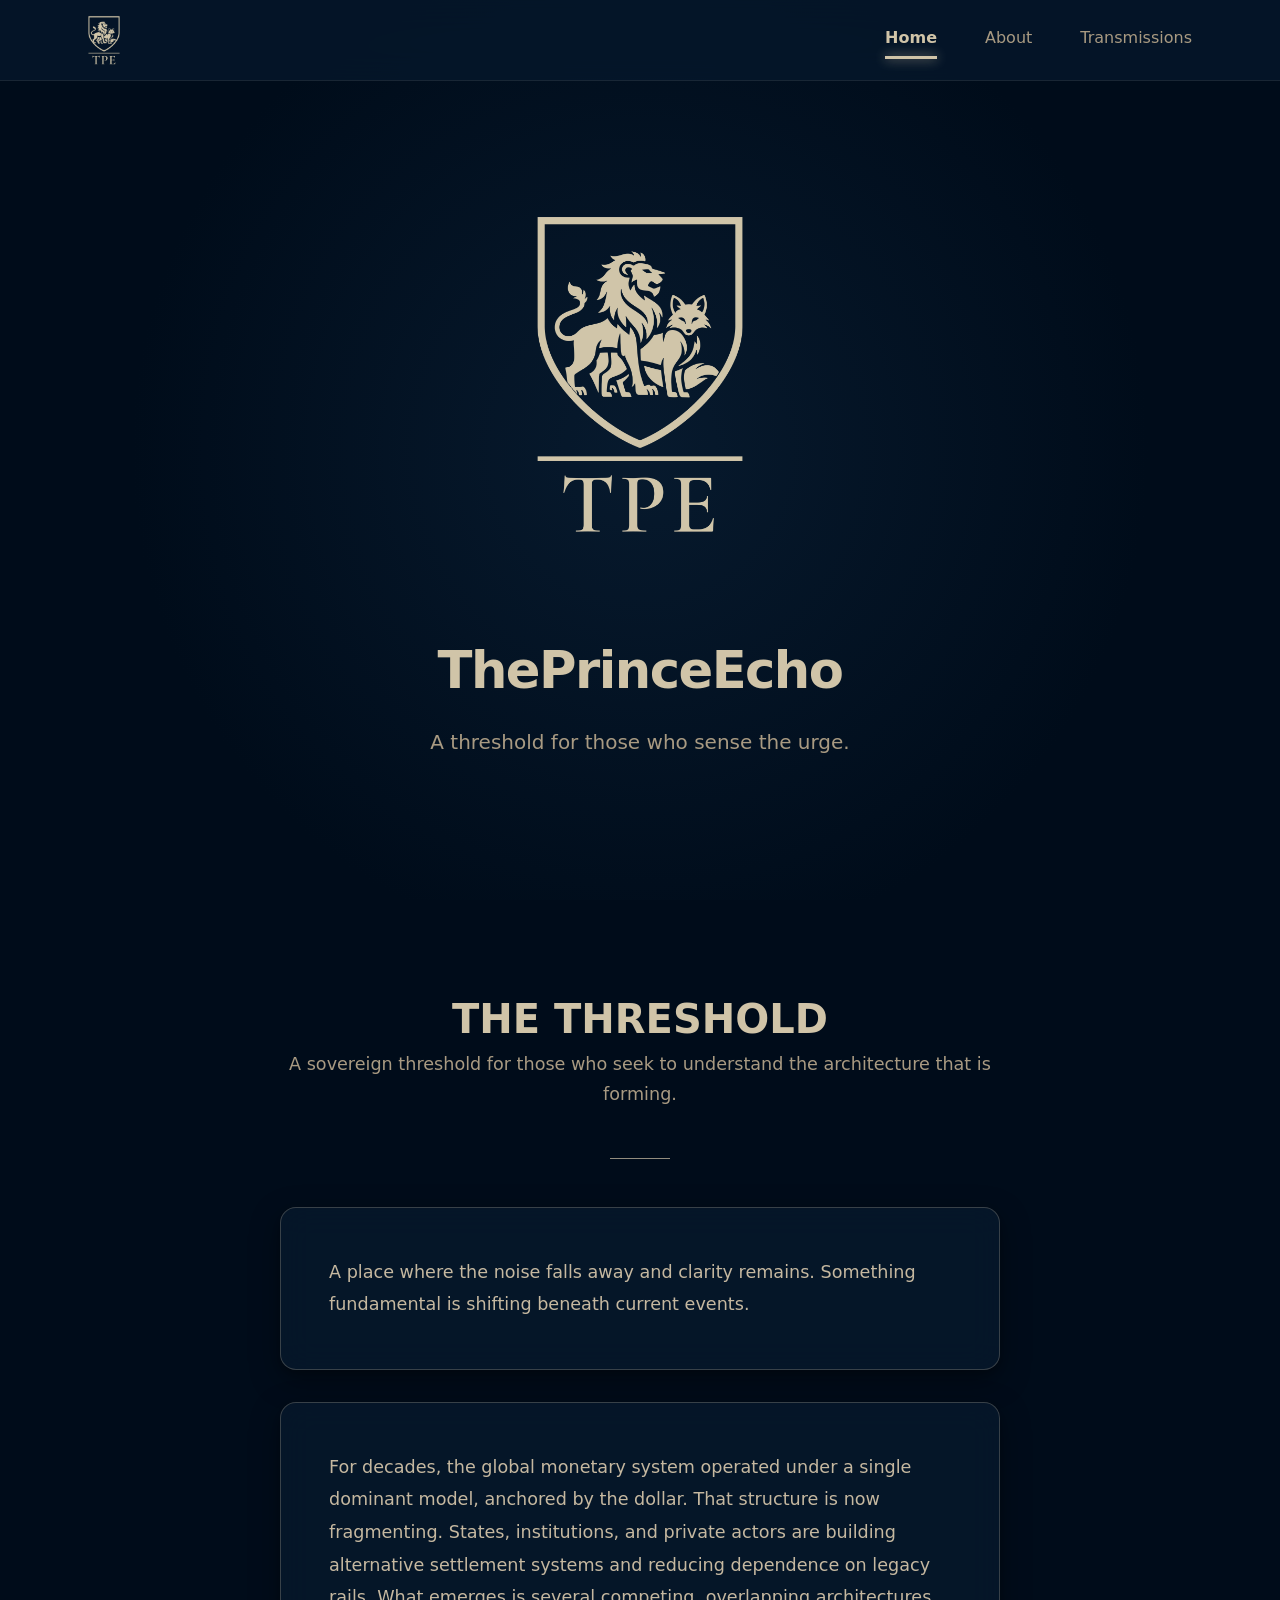
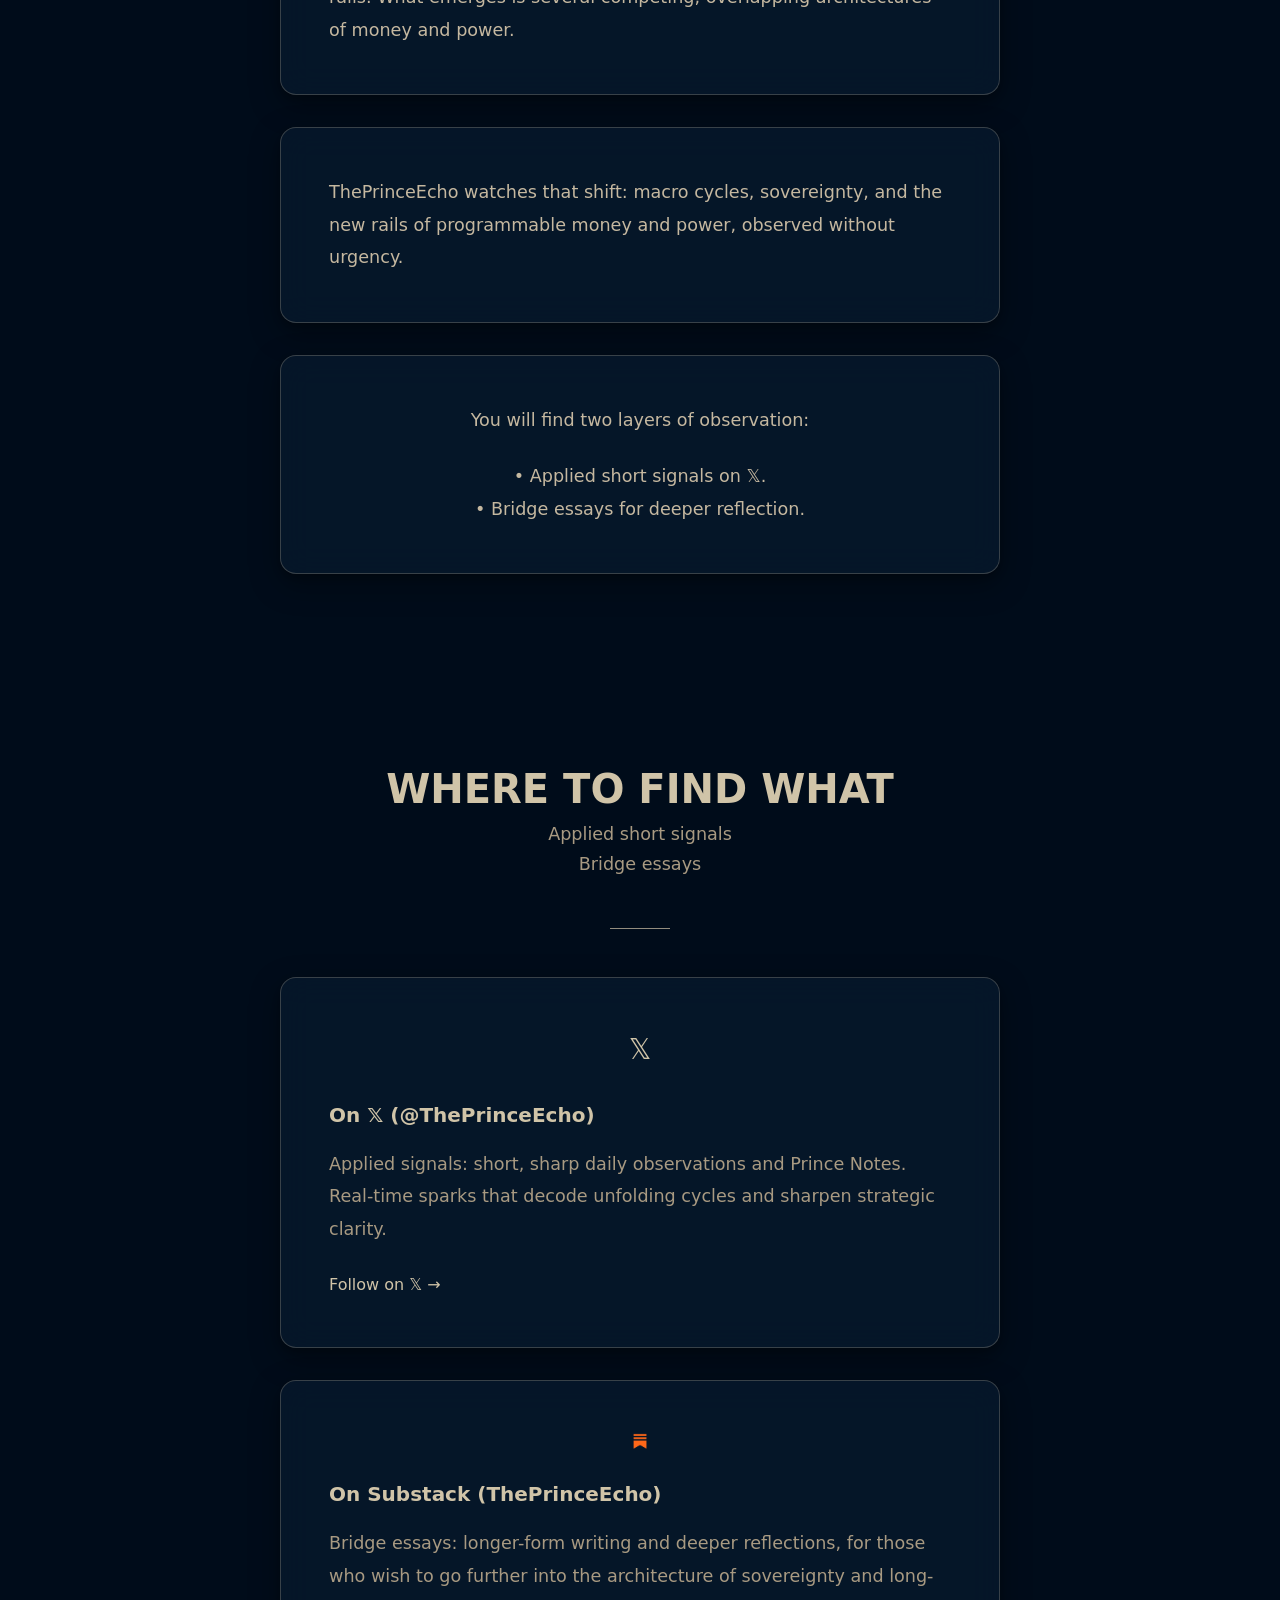
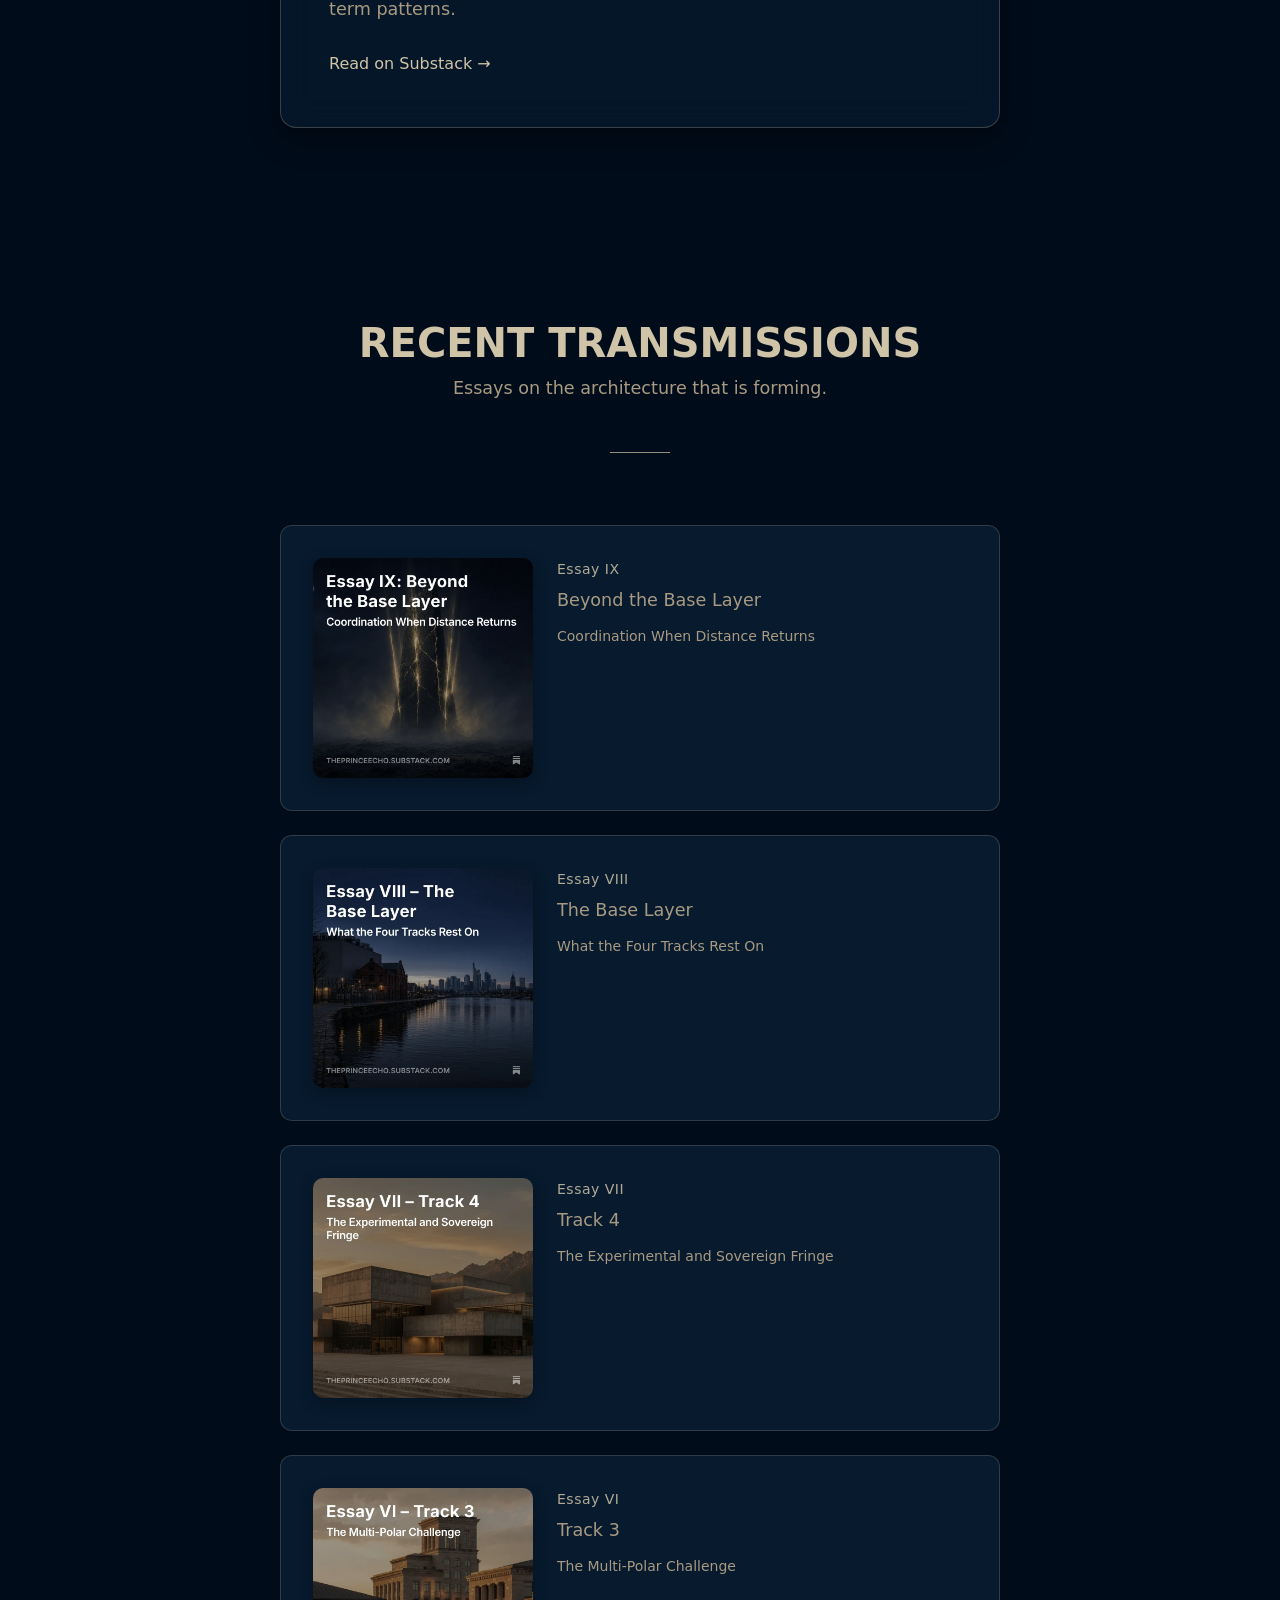
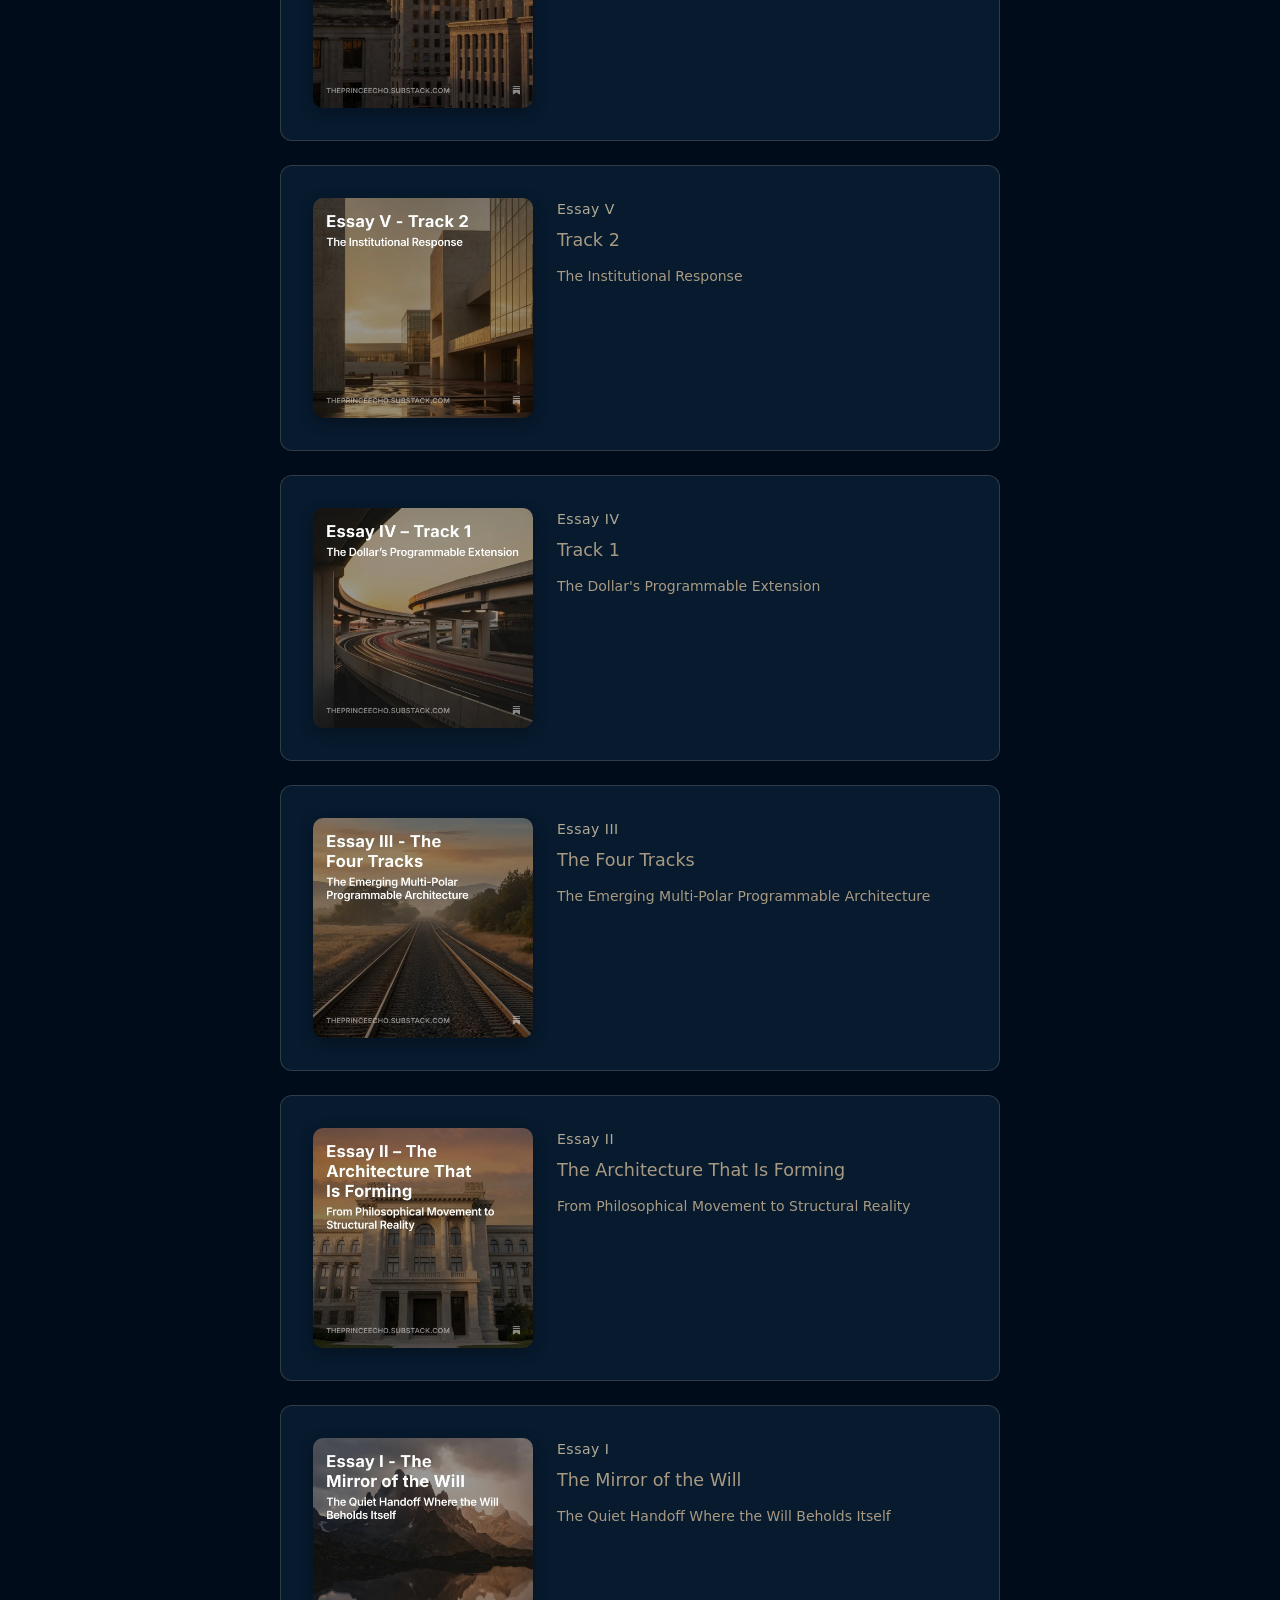
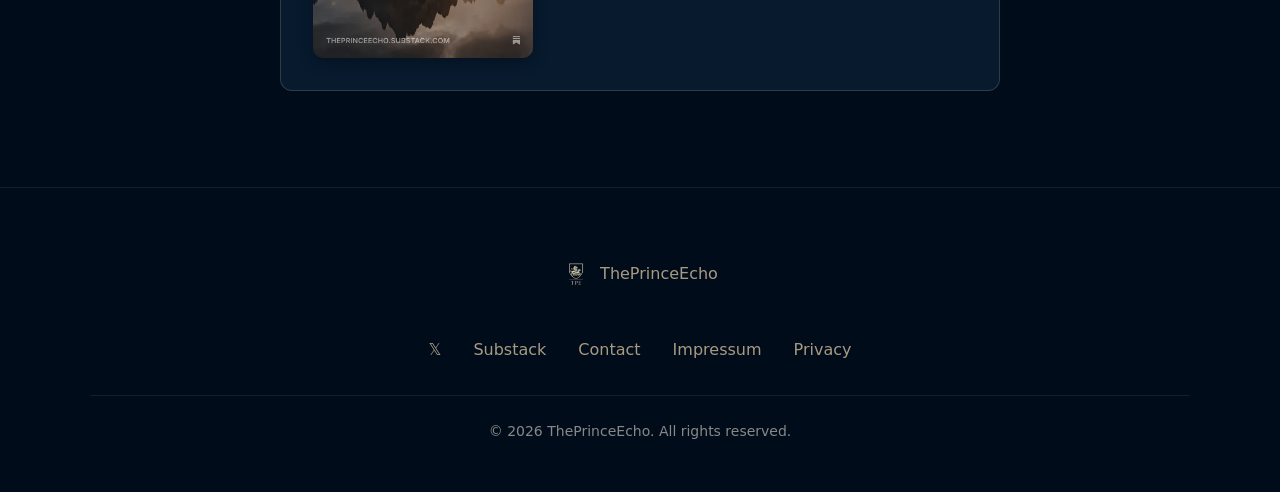
==== index.html @ e813115f "Add Essay IX to Recent Transmissions" ====
<!DOCTYPE html>
<html lang="en">
<head>
  <meta charset="UTF-8">
  <meta name="viewport" content="width=device-width, initial-scale=1.0">
  <title>ThePrinceEcho</title>
  <link rel="canonical" href="https://theprinceecho.com/">
  <link rel="icon" href="assets/img/webp/TPE_Logo_2026.webp" type="image/webp">
  <link rel="preload" as="image" href="assets/img/webp/TPE_Logo_2026.webp" type="image/webp" fetchpriority="high">
  <link rel="stylesheet" href="assets/css/site.css">
  <script>document.documentElement.classList.add('js')</script>
</head>
<body>

  <!-- Navigation -->
  <nav class="nav" aria-label="Primary">
    <div class="nav__container">
      <a href="#home" class="nav__logo">
        <img src="assets/img/webp/TPE_Logo_2026.webp" alt="ThePrinceEcho" width="64" height="64">
      </a>
      <div class="nav__links">
        <a href="#home" class="nav__link">Home</a>
        <a href="#about" class="nav__link">About</a>
        <a href="#recent-transmissions" class="nav__link">Transmissions</a>
      </div>
    </div>
  </nav>

  <!-- Hero -->
  <section id="home" class="hero">
    <div class="hero__content">
      <img src="assets/img/webp/TPE_Logo_2026.webp" alt="ThePrinceEcho Emblem" class="hero__logo" width="420" height="420" fetchpriority="high">
      <h1 class="hero__title">ThePrinceEcho</h1>
      <p class="hero__tagline">A threshold for those who sense the urge.</p>
    </div>
  </section>

  <!-- The Threshold -->
  <section id="about" class="about">
    <div class="about__container">
      <div class="about__header">
        <h2 class="section-title">THE THRESHOLD</h2>
        <p class="section-subtitle">A sovereign threshold for those who seek to understand the architecture that is forming.</p>
        <div class="section-divider"></div>
      </div>

      <div class="about__content">
        <div class="cards">
          <div class="card">
            <p class="about__text">A place where the noise falls away and clarity remains. Something fundamental is shifting beneath current events.</p>
          </div>
          <div class="card">
            <p class="about__text">For decades, the global monetary system operated under a single dominant model, anchored by the dollar. That structure is now fragmenting. States, institutions, and private actors are building alternative settlement systems and reducing dependence on legacy rails. What emerges is several competing, overlapping architectures of money and power.</p>
          </div>
          <div class="card">
            <p class="about__text">ThePrinceEcho watches that shift: macro cycles, sovereignty, and the new rails of programmable money and power, observed without urgency.</p>
          </div>
          <div class="card">
            <p class="about__text">You will find two layers of observation:</p>
            <p class="about__text">• Applied short signals on 𝕏.<br>
            • Bridge essays for deeper reflection.</p>
          </div>
        </div>
      </div>
    </div>
  </section>

  <!-- Where to Find What -->
  <section class="where-to-find">
    <div class="where-to-find__container">
      <h2 class="section-title">WHERE TO FIND WHAT</h2>
      <p class="section-subtitle">Applied short signals<br>Bridge essays</p>
      <div class="section-divider"></div>
      <div class="cards">
        <div class="card">
          <div class="card__icon">𝕏</div>
          <h3 class="card__title">On 𝕏 (@ThePrinceEcho)</h3>
          <p class="card__text">Applied signals: short, sharp daily observations and Prince Notes. Real-time sparks that decode unfolding cycles and sharpen strategic clarity.</p>
          <a href="https://x.com/theprinceecho" class="card__link" target="_blank" rel="noopener">Follow on 𝕏 →</a>
        </div>
        <div class="card">
          <div class="card__icon">
            <img src="assets/img/webp/Substack.webp" alt="Substack" width="24" height="24" loading="lazy">
          </div>
          <h3 class="card__title">On Substack (ThePrinceEcho)</h3>
          <p class="card__text">Bridge essays: longer-form writing and deeper reflections, for those who wish to go further into the architecture of sovereignty and long-term patterns.</p>
          <a href="https://theprinceecho.substack.com" class="card__link" target="_blank" rel="noopener">Read on Substack →</a>
        </div>
      </div>
    </div>
  </section>

  <!-- Recent Transmissions -->
  <section id="recent-transmissions" class="transmissions">
    <div class="transmissions__container">
      <div class="transmissions__header">
        <h2 class="section-title">RECENT TRANSMISSIONS</h2>
        <p class="section-subtitle">Essays on the architecture that is forming.</p>
        <div class="section-divider"></div>
      </div>

      <div class="transmissions__list">
        <!-- Essay IX (newest) -->
        <a href="https://theprinceecho.substack.com/p/essay-ix-beyond-the-base-layer" class="transmission" target="_blank" rel="noopener">
          <img src="assets/img/webp/IX.webp" alt="Essay IX - Beyond the Base Layer - Coordination When Distance Returns" class="transmission__image" loading="lazy">
          <div class="transmission__content">
            <span class="transmission__label">Essay IX</span>
            <span class="transmission__title">Beyond the Base Layer</span>
            <span class="transmission__subtitle">Coordination When Distance Returns</span>
          </div>
        </a>

        <!-- Essay VIII -->
        <a href="https://theprinceecho.substack.com/p/essay-viii-the-base-layer" class="transmission" target="_blank" rel="noopener">
          <img src="assets/img/webp/VIII.webp" alt="Essay VIII - The Base Layer - What the Four Tracks Rest On" class="transmission__image" loading="lazy">
          <div class="transmission__content">
            <span class="transmission__label">Essay VIII</span>
            <span class="transmission__title">The Base Layer</span>
            <span class="transmission__subtitle">What the Four Tracks Rest On</span>
          </div>
        </a>

        <!-- Essay VII -->
        <a href="https://theprinceecho.substack.com/p/essay-vii-track-4?r=89c6xn" class="transmission" target="_blank" rel="noopener">
          <img src="assets/img/webp/VII.webp" alt="Essay VII - Track 4 - The Experimental and Sovereign Fringe" class="transmission__image" loading="lazy">
          <div class="transmission__content">
            <span class="transmission__label">Essay VII</span>
            <span class="transmission__title">Track 4</span>
            <span class="transmission__subtitle">The Experimental and Sovereign Fringe</span>
          </div>
        </a>

        <!-- Essay VI -->
        <a href="https://open.substack.com/pub/theprinceecho/p/essay-vi-track-3?r=89c6xn&utm_campaign=post-expanded-share&utm_medium=web" class="transmission" target="_blank" rel="noopener">
          <img src="assets/img/webp/VI.webp" alt="Essay VI - Track 3 - The Multi-Polar Challenge" class="transmission__image" loading="lazy">
          <div class="transmission__content">
            <span class="transmission__label">Essay VI</span>
            <span class="transmission__title">Track 3</span>
            <span class="transmission__subtitle">The Multi-Polar Challenge</span>
          </div>
        </a>

        <!-- Essay V (updated direct link) -->
        <a href="https://open.substack.com/pub/theprinceecho/p/the-expansion?r=89c6xn&utm_campaign=post&utm_medium=web" class="transmission" target="_blank" rel="noopener">
          <img src="assets/img/webp/V.webp" alt="Essay V - Track 2 - The Institutional Response" class="transmission__image" loading="lazy">
          <div class="transmission__content">
            <span class="transmission__label">Essay V</span>
            <span class="transmission__title">Track 2</span>
            <span class="transmission__subtitle">The Institutional Response</span>
          </div>
        </a>

        <!-- Essay IV (updated direct link) -->
        <a href="https://open.substack.com/pub/theprinceecho/p/the-friction-of-fracture?r=89c6xn&utm_campaign=post&utm_medium=web" class="transmission" target="_blank" rel="noopener">
          <img src="assets/img/webp/IV.webp" alt="Essay IV: Track #1, The Dollar's Programmable Extension" class="transmission__image" loading="lazy">
          <div class="transmission__content">
            <span class="transmission__label">Essay IV</span>
            <span class="transmission__title">Track 1</span>
            <span class="transmission__subtitle">The Dollar's Programmable Extension</span>
          </div>
        </a>

        <!-- Essay III (updated direct link) -->
        <a href="https://open.substack.com/pub/theprinceecho/p/the-signal-steps-into-the-light?r=89c6xn&utm_campaign=post&utm_medium=web" class="transmission" target="_blank" rel="noopener">
          <img src="assets/img/webp/III.webp" alt="Essay III - The Four Tracks - The Emerging Multi-Polar Programmable Architecture" class="transmission__image" loading="lazy">
          <div class="transmission__content">
            <span class="transmission__label">Essay III</span>
            <span class="transmission__title">The Four Tracks</span>
            <span class="transmission__subtitle">The Emerging Multi-Polar Programmable Architecture</span>
          </div>
        </a>

        <!-- Essay II (updated direct link) -->
        <a href="https://open.substack.com/pub/theprinceecho/p/the-phoenix-algorithm?r=89c6xn&utm_campaign=post&utm_medium=web" class="transmission" target="_blank" rel="noopener">
          <img src="assets/img/webp/II.webp" alt="Essay II: The Architecture That Is Forming, From Philosophical Movement to Structural Reality" class="transmission__image" loading="lazy">
          <div class="transmission__content">
            <span class="transmission__label">Essay II</span>
            <span class="transmission__title">The Architecture That Is Forming</span>
            <span class="transmission__subtitle">From Philosophical Movement to Structural Reality</span>
          </div>
        </a>

        <!-- Essay I (updated direct link) -->
        <a href="https://open.substack.com/pub/theprinceecho/p/the-mirror-of-the-will-when-carbon?r=89c6xn&utm_campaign=post&utm_medium=web" class="transmission" target="_blank" rel="noopener">
          <img src="assets/img/webp/I.webp" alt="Essay I - The Mirror of the Will - The Quiet Handoff Where the Will Beholds Itself" class="transmission__image" loading="lazy">
          <div class="transmission__content">
            <span class="transmission__label">Essay I</span>
            <span class="transmission__title">The Mirror of the Will</span>
            <span class="transmission__subtitle">The Quiet Handoff Where the Will Beholds Itself</span>
          </div>
        </a>
      </div>
    </div>
  </section>

  <!-- Footer -->
  <footer class="footer">
    <div class="footer__container">
      <div class="footer__content">
        <div class="footer__brand">
          <img src="assets/img/webp/TPE_Logo_2026.webp" alt="ThePrinceEcho" width="28" height="28">
          <span>ThePrinceEcho</span>
        </div>
        <div class="footer__links">
          <a href="https://x.com/theprinceecho" target="_blank" rel="noopener">𝕏</a>
          <a href="https://theprinceecho.substack.com" target="_blank" rel="noopener">Substack</a>
          <a href="/contact">Contact</a>
          <a href="/legal">Impressum</a>
          <a href="/privacy">Privacy</a>
        </div>
      </div>
      <div class="footer__bottom">
        <p>© <span id="year"></span> ThePrinceEcho. All rights reserved.</p>
      </div>
    </div>
  </footer>

  <script>
    const navLinks = document.querySelectorAll('.nav__link');
    const sections = document.querySelectorAll('section[id]');
    /* Track all currently intersecting sections, IO callbacks only include
       *changed* entries, so picking best from `entries` alone leaves the
       underline stuck (e.g. About exits → no intersecting entry in that
       batch → Transmissions never becomes active). */
    const intersecting = new Map();

    function setActiveLink(id) {
      navLinks.forEach(link => {
        link.classList.toggle('active', link.getAttribute('href') === `#${id}`);
      });
    }

    function syncActiveFromIntersecting() {
      let bestId = null;
      let bestRatio = -1;
      intersecting.forEach((ratio, id) => {
        if (ratio >= bestRatio) {
          bestRatio = ratio;
          bestId = id;
        }
      });
      if (bestId) setActiveLink(bestId);
    }

    const observer = new IntersectionObserver((entries) => {
      entries.forEach(entry => {
        const id = entry.target.getAttribute('id');
        if (!id) return;
        if (entry.isIntersecting) {
          intersecting.set(id, entry.intersectionRatio);
        } else {
          intersecting.delete(id);
        }
      });
      syncActiveFromIntersecting();
    }, {
      /* Sticky nav (~70px) + prefer content under the header band */
      rootMargin: '-70px 0px -45% 0px',
      threshold: [0, 0.1, 0.2, 0.35, 0.5, 0.65, 0.8, 1]
    });

    sections.forEach(section => observer.observe(section));

    window.addEventListener('load', () => {
      setActiveLink('home');
    });

    /* Card / transmission fade-in (index only; play once) */
    const revealGroups = [
      document.querySelectorAll('.about .card'),
      document.querySelectorAll('.where-to-find .card'),
      document.querySelectorAll('.transmissions__list .transmission')
    ];
    const reduceMotion = window.matchMedia('(prefers-reduced-motion: reduce)').matches;

    revealGroups.forEach(group => {
      group.forEach((el, index) => {
        el.style.transitionDelay = `${Math.min(index, 5) * 70}ms`;
        if (reduceMotion) el.classList.add('is-in');
      });
    });

    if (!reduceMotion) {
      const revealObserver = new IntersectionObserver((entries) => {
        entries.forEach(entry => {
          if (!entry.isIntersecting) return;
          entry.target.classList.add('is-in');
          revealObserver.unobserve(entry.target);
        });
      }, {
        threshold: 0.18,
        rootMargin: '0px 0px -8% 0px'
      });

      revealGroups.forEach(group => {
        group.forEach(el => revealObserver.observe(el));
      });
    }

    document.getElementById('year').textContent = new Date().getFullYear();
  </script>
</body>
</html>
---- assets/css/site.css ----
/* ThePrinceEcho — shared site styles (navy + cream-gold)
   Extracted for cross-page consistency. Logo assets untouched. */

:root {
  --color-bg: #000c1a; /* navy, locked brand tone */
  /* Surface navy (cards, transmissions, nav, hero glow), locked by Neo 28 Oct 2026.
     Keep --color-surface-rgb and the watermark fill in body background-image in sync. */
  --color-surface: #071a2e;
  --color-surface-rgb: 7, 26, 46;
  --color-accent: #d0c4a8;
  --color-text: #c5b8a0;
  --color-text-secondary: #a89a82;
  --color-accent-rgb: 208, 196, 168;
  --color-muted: #888;

  --space-xs: 0.25rem;
  --space-sm: 0.5rem;
  --space-md: 1rem;
  --space-lg: 1.5rem;
  --space-xl: 2rem;
  --space-2xl: 3rem;
  --space-3xl: 4.5rem;
  --space-4xl: 6rem;

  --font-size-xs: clamp(0.75rem, 0.7rem + 0.25vw, 0.875rem);
  --font-size-sm: clamp(0.875rem, 0.82rem + 0.3vw, 1rem);
  --font-size-base: clamp(1rem, 0.95rem + 0.25vw, 1.1rem);
  --font-size-lg: clamp(1.125rem, 1.05rem + 0.4vw, 1.25rem);
  --font-size-xl: clamp(1.5rem, 1.35rem + 0.6vw, 1.75rem);
  --font-size-2xl: clamp(2rem, 1.75rem + 1vw, 2.5rem);
  --font-size-3xl: clamp(2.5rem, 2.1rem + 1.6vw, 3.2rem);

  --line-height-tight: 1.15;
  --line-height-normal: 1.7;
  --line-height-relaxed: 1.85;

  --nav-offset: 4.75rem;
  --content-max: 720px;
  --nav-max: 1200px;
  --footer-max: 1100px;
}

*,
*::before,
*::after {
  margin: 0;
  padding: 0;
  box-sizing: border-box;
}

body {
  background-color: var(--color-bg);
  color: var(--color-text);
  font-family: system-ui, -apple-system, "Segoe UI", Roboto, sans-serif;
  font-size: var(--font-size-base);
  line-height: var(--line-height-normal);
  background-image:
    url("data:image/svg+xml,%3Csvg xmlns='http://www.w3.org/2000/svg' width='180' height='180' fill='none'%3E%3Ctext x='24' y='60' font-size='40' fill='%23071a2e' fill-opacity='0.28' font-family='system-ui, sans-serif' font-weight='600'%3ETPE%3C/text%3E");
  background-repeat: repeat;
  background-size: 180px 180px;
  /* scroll (not fixed): fixed attachment taxes main-thread paint under LH CPU throttle */
  background-attachment: scroll;
  min-height: 100dvh;
}

@media (max-width: 768px) {
  body {
    background-size: 160px 160px;
  }
}

/* —— Navigation —— */
.nav {
  position: fixed;
  top: 0;
  left: 0;
  right: 0;
  z-index: 100;
  background: rgba(var(--color-surface-rgb), 0.68);
  backdrop-filter: blur(16px);
  border-bottom: 1px solid rgba(var(--color-accent-rgb), 0.1);
}

.nav__container {
  max-width: var(--nav-max);
  margin: 0 auto;
  padding: var(--space-md) var(--space-2xl);
  display: flex;
  align-items: center;
  justify-content: space-between;
  gap: var(--space-lg);
}

.nav__logo {
  display: block;
  line-height: 0;
}

/* The logo file has transparent padding around the crest (art fills about
   49% of the width and 75% of the height). Render the image larger and pull
   the padding in with negative margins, so the visible crest is about 48px
   tall on desktop and the link box hugs the artwork. */
.nav__logo img {
  display: block;
  width: 64px;
  height: 64px;
  margin: -8px -16px;
}

.nav__links {
  display: flex;
  gap: var(--space-2xl);
  align-items: center;
  flex-wrap: wrap;
  justify-content: flex-end;
}

.nav__link {
  color: var(--color-text-secondary);
  text-decoration: none;
  font-size: var(--font-size-sm);
  font-weight: 500;
  position: relative;
  padding-bottom: 4px;
  transition: color 0.2s ease;
}

.nav__link:hover {
  color: var(--color-accent);
}

.nav__link.active {
  color: var(--color-accent);
  font-weight: 600;
}

.nav__link.active::after {
  content: '';
  position: absolute;
  bottom: -3px;
  left: 0;
  width: 100%;
  height: 3px;
  background-color: var(--color-accent);
  box-shadow: 0 0 12px rgba(var(--color-accent-rgb), 0.8);
}

@media (max-width: 768px) {
  .nav__container {
    padding-left: var(--space-lg);
    padding-right: var(--space-lg);
  }

  .nav__logo img {
    width: 56px;
    height: 56px;
    margin: -7px -14px;
  }

  .nav__links {
    gap: var(--space-md);
  }
}

@media (max-width: 480px) {
  .nav__link {
    font-size: var(--font-size-xs);
  }
}

/* —— Hero —— */
.hero {
  min-height: 100dvh;
  display: flex;
  align-items: center;
  justify-content: center;
  padding: var(--space-4xl) var(--space-lg) var(--space-3xl);
  background: radial-gradient(circle at center, var(--color-surface) 0%, var(--color-bg) 65%, var(--color-bg) 100%);
}

.hero__content {
  max-width: var(--content-max);
  text-align: center;
}

.hero__logo {
  width: 100%;
  max-width: 420px;
  height: auto;
  border-radius: 12px;
  margin-bottom: var(--space-2xl);
}

@media (max-width: 768px) {
  .hero__logo {
    max-width: 280px;
  }
}

.hero__title {
  font-size: var(--font-size-3xl);
  font-weight: 600;
  color: var(--color-accent);
  margin-bottom: var(--space-lg);
  letter-spacing: -0.03em;
  line-height: var(--line-height-tight);
}

.hero__tagline {
  font-size: var(--font-size-lg);
  color: var(--color-text-secondary);
  max-width: 540px;
  margin: 0 auto;
  line-height: var(--line-height-relaxed);
}

/* —— Sections (index) —— */
.about,
.where-to-find,
.transmissions {
  padding: var(--space-4xl) var(--space-xl);
  background-color: var(--color-bg);
}

.about__container,
.where-to-find__container,
.transmissions__container {
  max-width: var(--content-max);
  margin: 0 auto;
}

.about__text {
  margin-bottom: var(--space-lg);
  line-height: var(--line-height-relaxed);
}

.about__text:last-child {
  margin-bottom: 0;
}

.section-title {
  font-size: var(--font-size-2xl);
  font-weight: 600;
  color: var(--color-accent);
  margin-bottom: var(--space-sm);
  text-align: center;
  line-height: var(--line-height-tight);
}

.section-subtitle {
  color: var(--color-text-secondary);
  margin-bottom: var(--space-2xl);
  text-align: center;
  font-size: var(--font-size-base);
}

.section-divider {
  width: 60px;
  height: 1px;
  background-color: var(--color-accent);
  margin: 0 auto var(--space-2xl);
  opacity: 0.7;
}

.cards {
  display: flex;
  flex-direction: column;
  gap: var(--space-xl);
}

.card {
  background: rgba(var(--color-surface-rgb), 0.75);
  border: 1px solid rgba(var(--color-accent-rgb), 0.25);
  border-radius: 16px;
  padding: var(--space-2xl);
  backdrop-filter: blur(16px);
  transition: border-color 0.3s ease, transform 0.3s ease;
  box-shadow: 0 10px 30px rgba(0, 0, 0, 0.35), 0 4px 10px rgba(0, 0, 0, 0.2);
}

.card:hover {
  border-color: rgba(var(--color-accent-rgb), 0.45);
  transform: translateY(-4px);
}

.card__icon {
  font-size: var(--font-size-xl);
  margin-bottom: var(--space-lg);
  color: var(--color-accent);
  display: flex;
  align-items: center;
  justify-content: center;
}

.card__icon img {
  width: 24px;
  height: 24px;
  display: block;
}

.card__title {
  font-size: var(--font-size-lg);
  color: var(--color-accent);
  margin-bottom: var(--space-md);
}

.card__text {
  font-size: var(--font-size-base);
  line-height: var(--line-height-relaxed);
  color: var(--color-text-secondary);
  margin-bottom: var(--space-lg);
}

.card__link {
  color: var(--color-accent);
  text-decoration: none;
  font-weight: 500;
  font-size: var(--font-size-sm);
  transition: text-decoration 0.2s ease;
}

.card__link:hover {
  text-decoration: underline;
}

/* About layers card only (2026-09-29): center the short two-layers card.
   Longer About / WHERE TO FIND / legal / transmissions / contact unchanged. */
.about .cards > .card:last-child {
  text-align: center;
}

.transmissions__header {
  text-align: center;
  margin-bottom: var(--space-3xl);
}

.transmissions__list {
  display: flex;
  flex-direction: column;
  gap: var(--space-lg);
}

.transmission {
  display: flex;
  align-items: flex-start;
  gap: var(--space-lg);
  padding: var(--space-xl);
  background-color: var(--color-surface);
  border: 1px solid rgba(var(--color-accent-rgb), 0.2);
  border-radius: 12px;
  text-decoration: none;
  color: var(--color-text-secondary);
  transition: border-color 0.2s ease, color 0.2s ease, transform 0.2s ease;
  min-height: 260px;
}

.transmission:hover {
  border-color: var(--color-accent);
  color: var(--color-accent);
  transform: translateX(4px);
}

.transmission__image {
  width: 220px;
  height: 220px;
  object-fit: cover;
  border-radius: 10px;
  flex-shrink: 0;
  box-shadow: 0 4px 15px rgba(0, 0, 0, 0.3);
}

.transmission__content {
  display: flex;
  flex-direction: column;
  gap: 4px;
}

.transmission__label {
  font-size: var(--font-size-xs);
  color: var(--color-accent);
  opacity: 0.85;
  letter-spacing: 0.5px;
}

.transmission__title {
  font-size: var(--font-size-base);
  font-weight: 500;
}

.transmission__subtitle {
  font-size: var(--font-size-xs);
  color: var(--color-text-secondary);
  line-height: 1.5;
  margin-top: 6px;
  display: block;
}

@media (max-width: 768px) {
  .about,
  .where-to-find,
  .transmissions {
    padding-top: var(--space-3xl);
    padding-bottom: var(--space-3xl);
  }

  .where-to-find .section-subtitle {
    margin-bottom: var(--space-4xl);
  }

  .cards {
    gap: var(--space-2xl);
  }

  .transmission {
    min-height: 200px;
    gap: var(--space-md);
  }

  .transmission__image {
    width: 160px;
    height: 160px;
  }
}

@media (max-width: 560px) {
  .transmission {
    flex-direction: column;
    align-items: stretch;
    min-height: 0;
    transform: none;
  }

  .transmission:hover {
    transform: none;
  }

  .js .transmissions__list .transmission.is-in:hover {
    transform: none;
  }

  .transmission__image {
    width: 100%;
    height: auto;
    aspect-ratio: 1 / 1;
    max-height: 280px;
  }
}

/* —— Contact —— */
.contact {
  padding: calc(var(--nav-offset) + var(--space-3xl)) var(--space-xl) var(--space-4xl);
  max-width: 620px;
  margin: 0 auto;
}

.contact__header {
  text-align: center;
  margin-bottom: var(--space-3xl);
}

.contact__title {
  font-size: var(--font-size-3xl);
  font-weight: 600;
  color: var(--color-accent);
  margin-bottom: var(--space-md);
  letter-spacing: -0.025em;
}

.contact__subtitle {
  color: var(--color-text-secondary);
  font-size: var(--font-size-lg);
  max-width: 420px;
  margin: 0 auto;
}

.contact__form {
  background: rgba(var(--color-surface-rgb), 0.75);
  border: 1px solid rgba(var(--color-accent-rgb), 0.25);
  border-radius: 16px;
  padding: var(--space-xl) var(--space-md);
  backdrop-filter: blur(16px);
}

.contact__form iframe {
  display: block;
  width: 100%;
  border: 0;
}

.contact__consent {
  text-align: center;
  padding: var(--space-xl) var(--space-md);
}

.contact__consent p {
  color: var(--color-text-secondary);
  line-height: var(--line-height-relaxed);
  font-size: var(--font-size-sm);
  margin-bottom: var(--space-lg);
}

.contact__consent a {
  color: var(--color-accent);
}

.contact__consent-button {
  background: transparent;
  color: var(--color-accent);
  border: 1px solid rgba(var(--color-accent-rgb), 0.6);
  border-radius: 999px;
  padding: var(--space-sm) var(--space-xl);
  font: inherit;
  font-size: var(--font-size-sm);
  letter-spacing: 0.04em;
  cursor: pointer;
  transition: background-color 0.2s ease, color 0.2s ease;
}

.contact__consent-button:hover,
.contact__consent-button:focus-visible {
  background: var(--color-accent);
  color: var(--color-bg);
}

.contact__note {
  text-align: center;
  margin-top: var(--space-xl);
  font-size: var(--font-size-sm);
  color: var(--color-text-secondary);
  opacity: 0.85;
}

/* —— Legal —— */
.legal {
  padding: calc(var(--nav-offset) + var(--space-3xl)) var(--space-xl) var(--space-4xl);
  max-width: var(--content-max);
  margin: 0 auto;
}

.legal__header {
  text-align: center;
  margin-bottom: var(--space-3xl);
}

.legal__title {
  font-size: var(--font-size-3xl);
  font-weight: 600;
  color: var(--color-accent);
  margin-bottom: var(--space-md);
  letter-spacing: -0.025em;
}

.legal__subtitle {
  color: var(--color-text-secondary);
  font-size: var(--font-size-lg);
}

.legal__section {
  background: rgba(var(--color-surface-rgb), 0.75);
  border: 1px solid rgba(var(--color-accent-rgb), 0.25);
  border-radius: 16px;
  padding: var(--space-2xl);
  margin-bottom: var(--space-xl);
  backdrop-filter: blur(16px);
}

.legal__section h2 {
  font-size: var(--font-size-lg);
  color: var(--color-accent);
  margin-bottom: var(--space-md);
}

.legal__section p {
  color: var(--color-text-secondary);
  line-height: var(--line-height-relaxed);
  margin-bottom: var(--space-md);
}

.legal__section p:last-child {
  margin-bottom: 0;
}

.legal__section a {
  color: var(--color-accent);
}

/* —— Stub card (404) —— */
.locale-stub {
  padding: calc(var(--nav-offset) + var(--space-3xl)) var(--space-xl) var(--space-4xl);
  max-width: var(--content-max);
  margin: 0 auto;
  text-align: center;
}

.locale-stub__card {
  background: rgba(var(--color-surface-rgb), 0.75);
  border: 1px solid rgba(var(--color-accent-rgb), 0.25);
  border-radius: 16px;
  padding: var(--space-2xl);
  backdrop-filter: blur(16px);
}

.locale-stub__title {
  font-size: var(--font-size-2xl);
  color: var(--color-accent);
  margin-bottom: var(--space-md);
}

.locale-stub__text {
  color: var(--color-text-secondary);
  line-height: var(--line-height-relaxed);
  margin-bottom: var(--space-lg);
}

.locale-stub__text:last-child {
  margin-bottom: 0;
}

/* —— Footer —— */
.footer {
  background-color: var(--color-bg);
  border-top: 1px solid rgba(var(--color-accent-rgb), 0.1);
  padding: var(--space-3xl) var(--space-xl) var(--space-2xl);
  color: var(--color-text-secondary);
  font-size: var(--font-size-sm);
}

.footer__container {
  max-width: var(--footer-max);
  margin: 0 auto;
}

.footer__content {
  display: flex;
  flex-direction: column;
  align-items: center;
  gap: var(--space-2xl);
  margin-bottom: var(--space-xl);
}

.footer__brand {
  display: flex;
  align-items: center;
  gap: 10px;
}

.footer__brand img {
  border-radius: 6px;
}

.footer__links {
  display: flex;
  gap: var(--space-xl);
  flex-wrap: wrap;
  justify-content: center;
}

.footer__links a {
  color: var(--color-text-secondary);
  text-decoration: none;
  transition: color 0.2s ease;
}

.footer__links a:hover {
  color: var(--color-accent);
}

.footer__bottom {
  text-align: center;
  padding-top: var(--space-lg);
  border-top: 1px solid rgba(var(--color-accent-rgb), 0.1);
  font-size: var(--font-size-xs);
  color: var(--color-muted);
}

/* —— Focus —— */
a:focus-visible,
.card:focus-visible,
.transmission:focus-visible {
  outline: 2px solid var(--color-accent);
  outline-offset: 3px;
}

/* —— Scroll reveal (index cards / transmissions; gated by .js) —— */
.js .about .card,
.js .where-to-find .card,
.js .transmissions__list .transmission {
  opacity: 0;
  transform: translateY(12px);
  transition: opacity 0.65s ease, transform 0.65s ease, border-color 0.3s ease, color 0.2s ease;
}

.js .about .card.is-in,
.js .where-to-find .card.is-in,
.js .transmissions__list .transmission.is-in {
  opacity: 1;
  transform: none;
}

/* Keep existing hover lifts after reveal (higher specificity than .is-in) */
.js .about .card.is-in:hover,
.js .where-to-find .card.is-in:hover {
  transform: translateY(-4px);
}

.js .transmissions__list .transmission.is-in:hover {
  transform: translateX(4px);
}

@media (prefers-reduced-motion: reduce) {
  *,
  *::before,
  *::after {
    animation-duration: 0.01ms !important;
    animation-iteration-count: 1 !important;
    transition-duration: 0.01ms !important;
    scroll-behavior: auto !important;
  }

  .card:hover,
  .transmission:hover {
    transform: none;
  }

  .js .about .card,
  .js .where-to-find .card,
  .js .transmissions__list .transmission {
    opacity: 1;
    transform: none;
  }
}

.locale-stub__text a {
  color: var(--color-accent);
  text-decoration: none;
  font-weight: 500;
}

.locale-stub__text a:hover {
  text-decoration: underline;
}
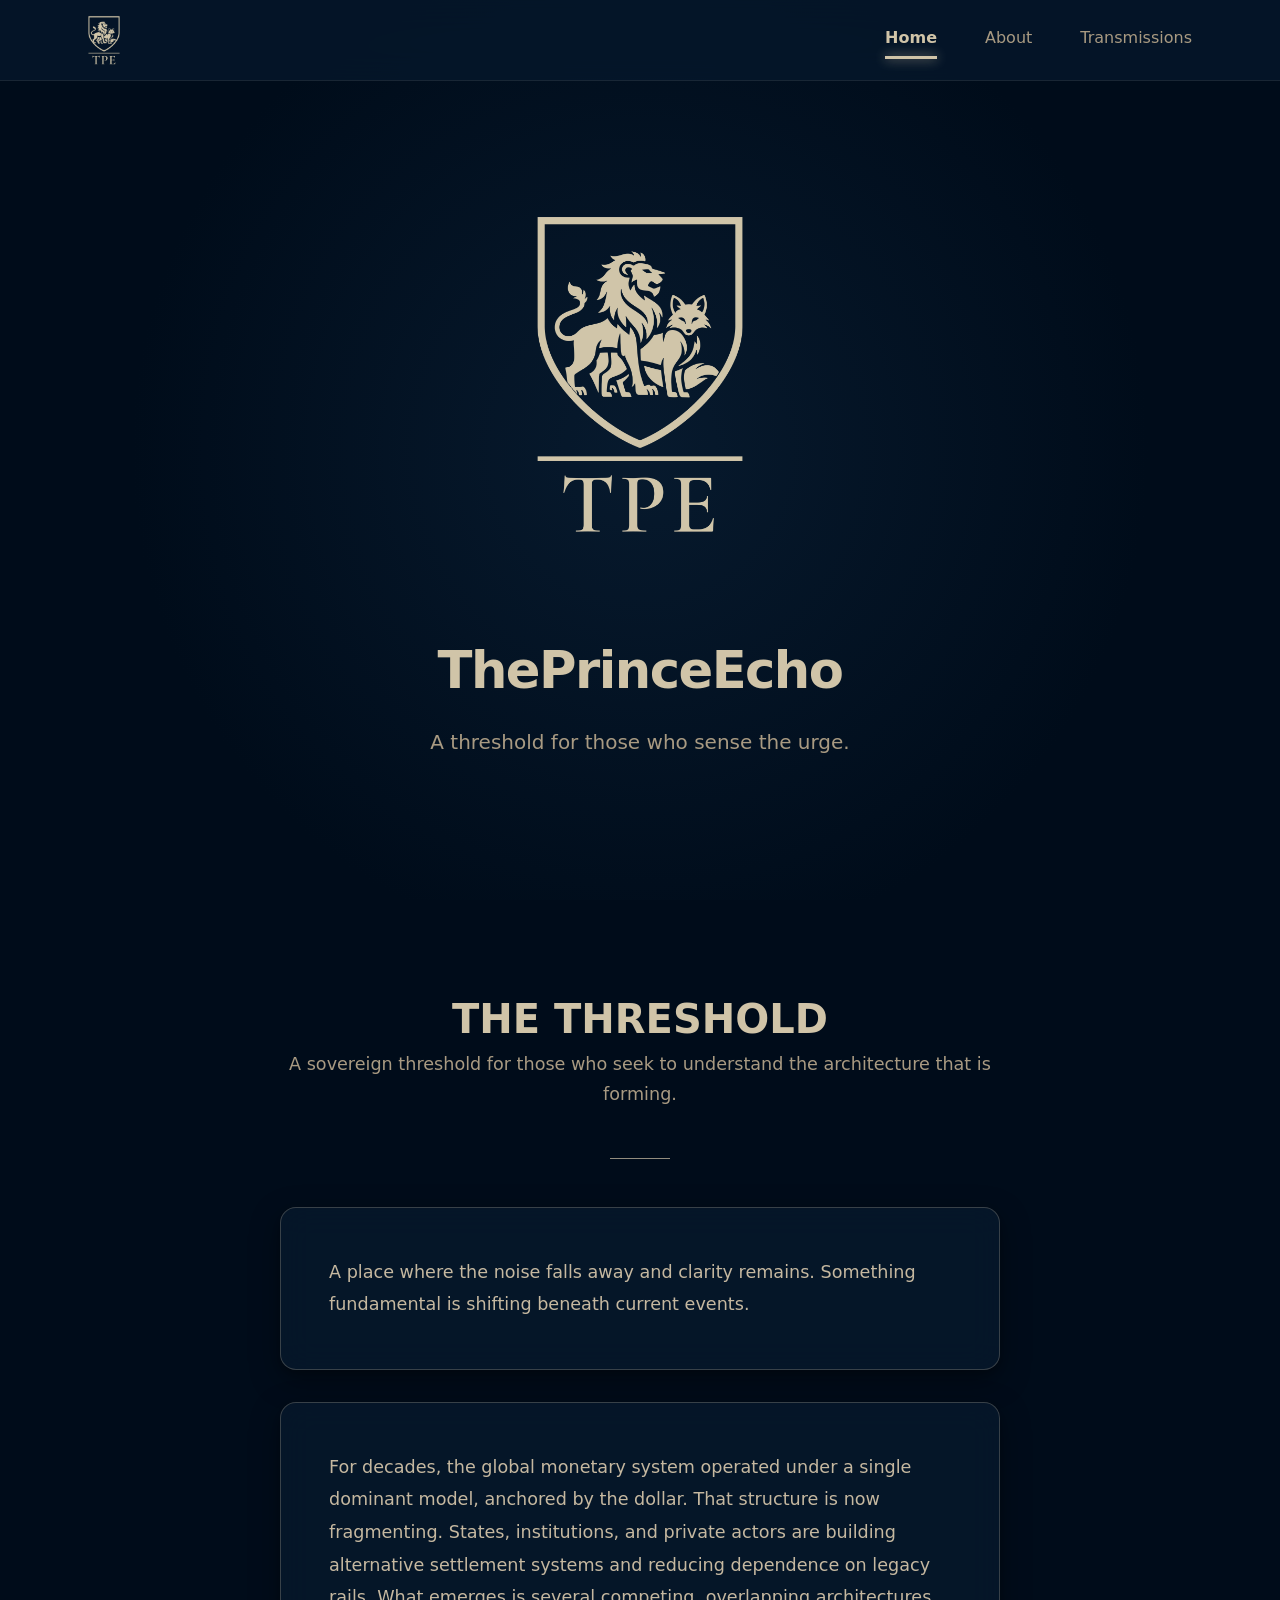
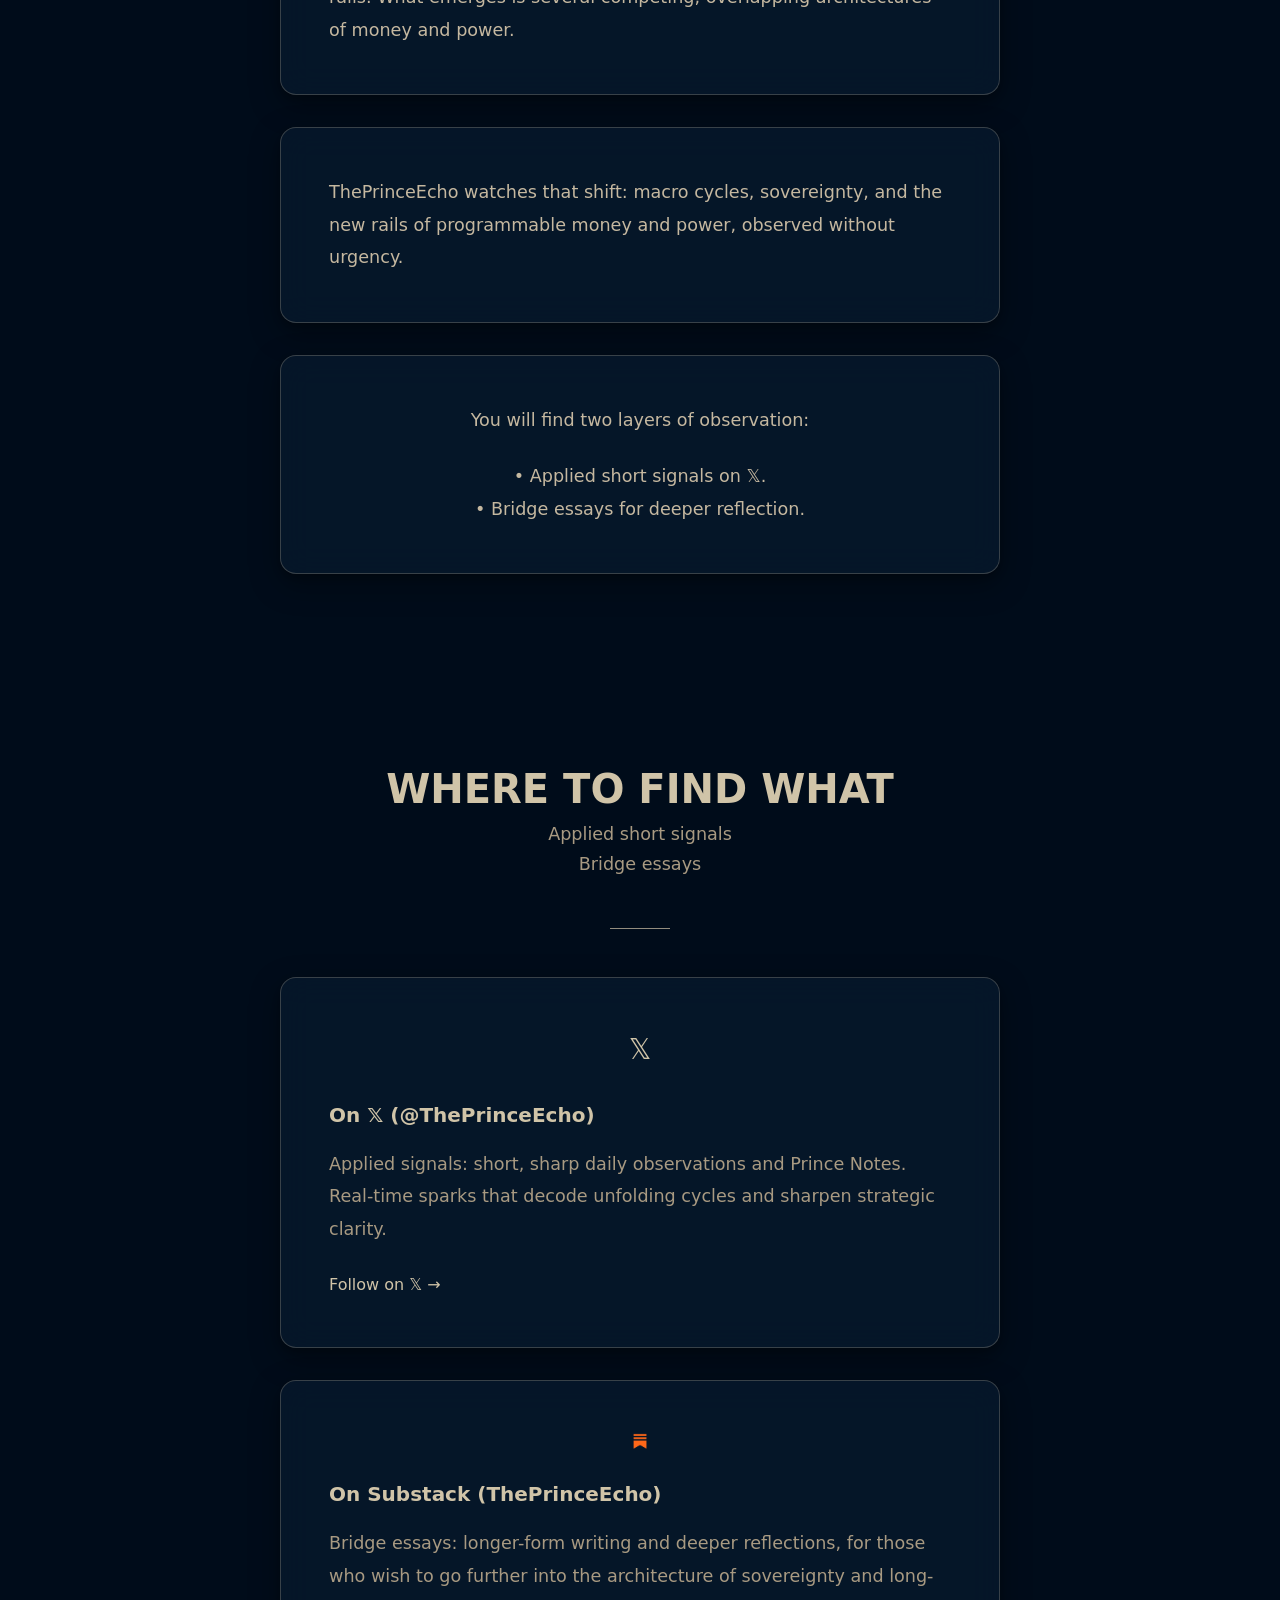
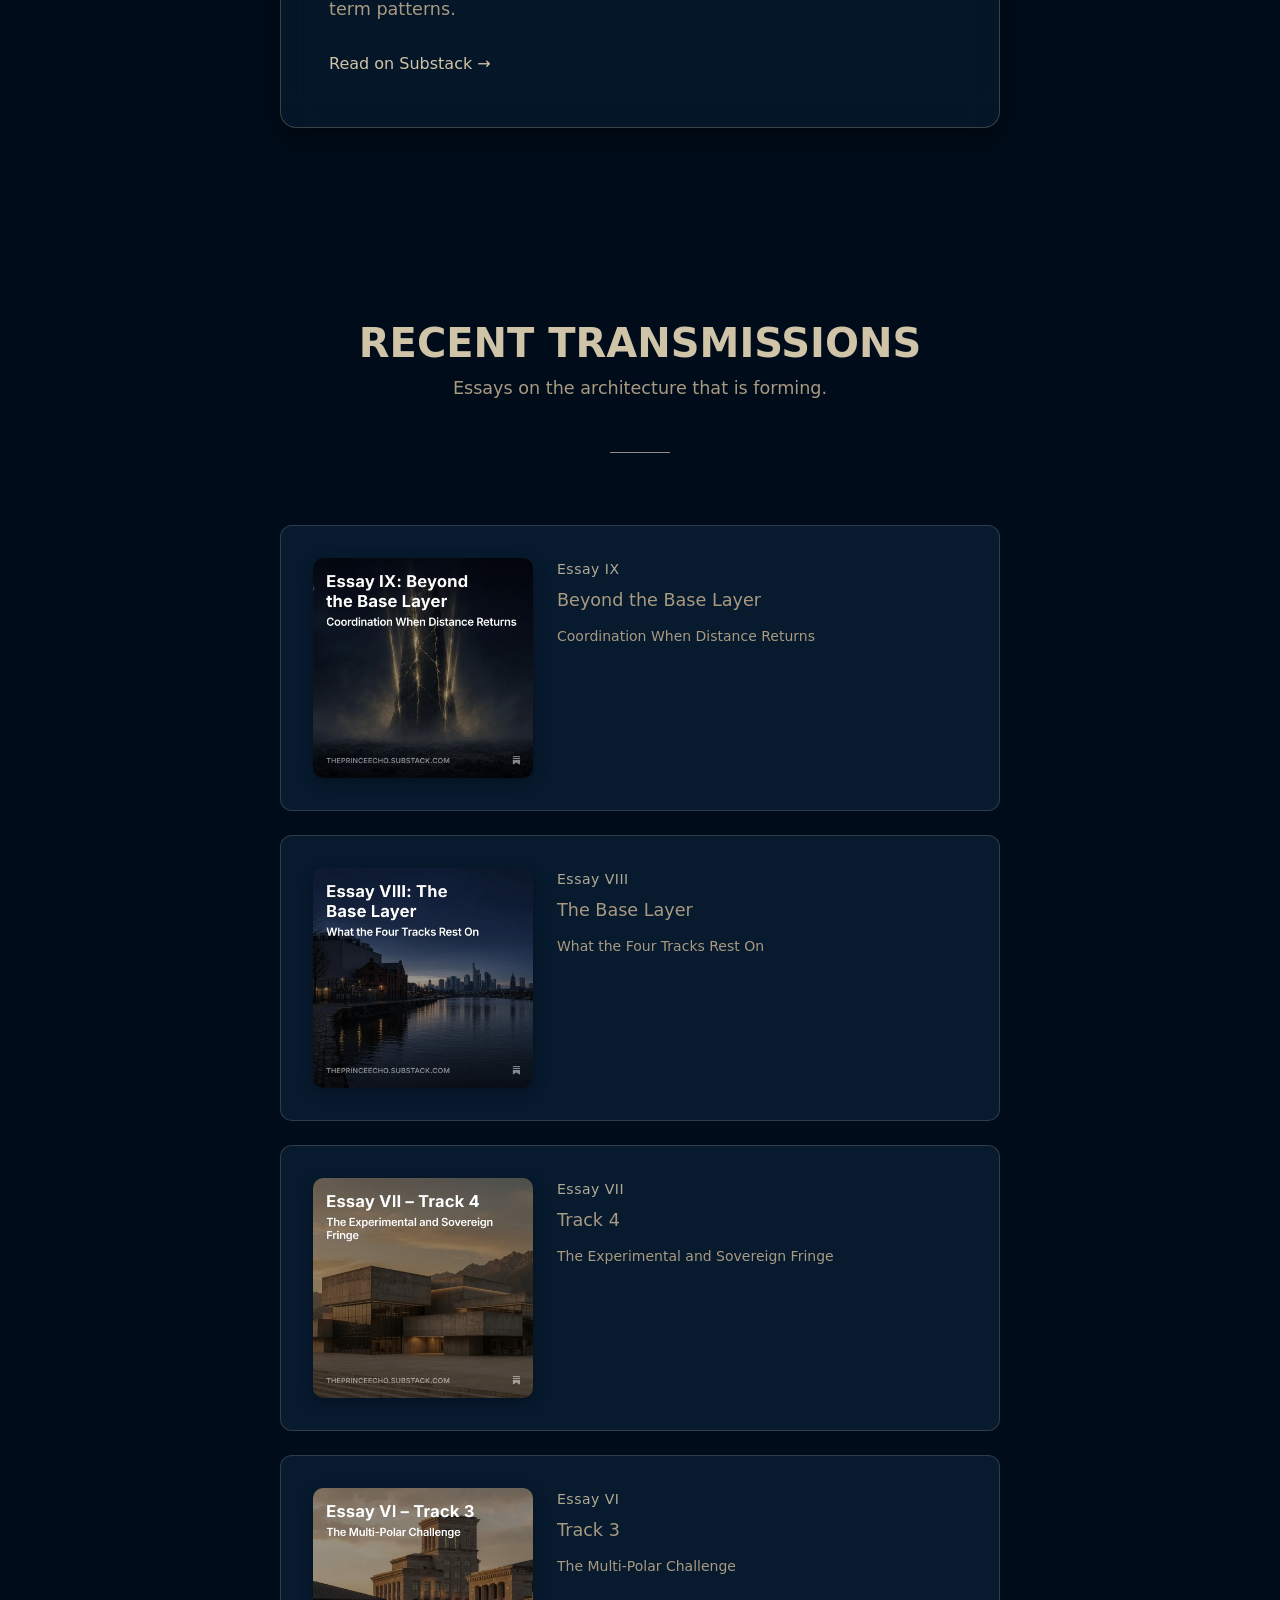
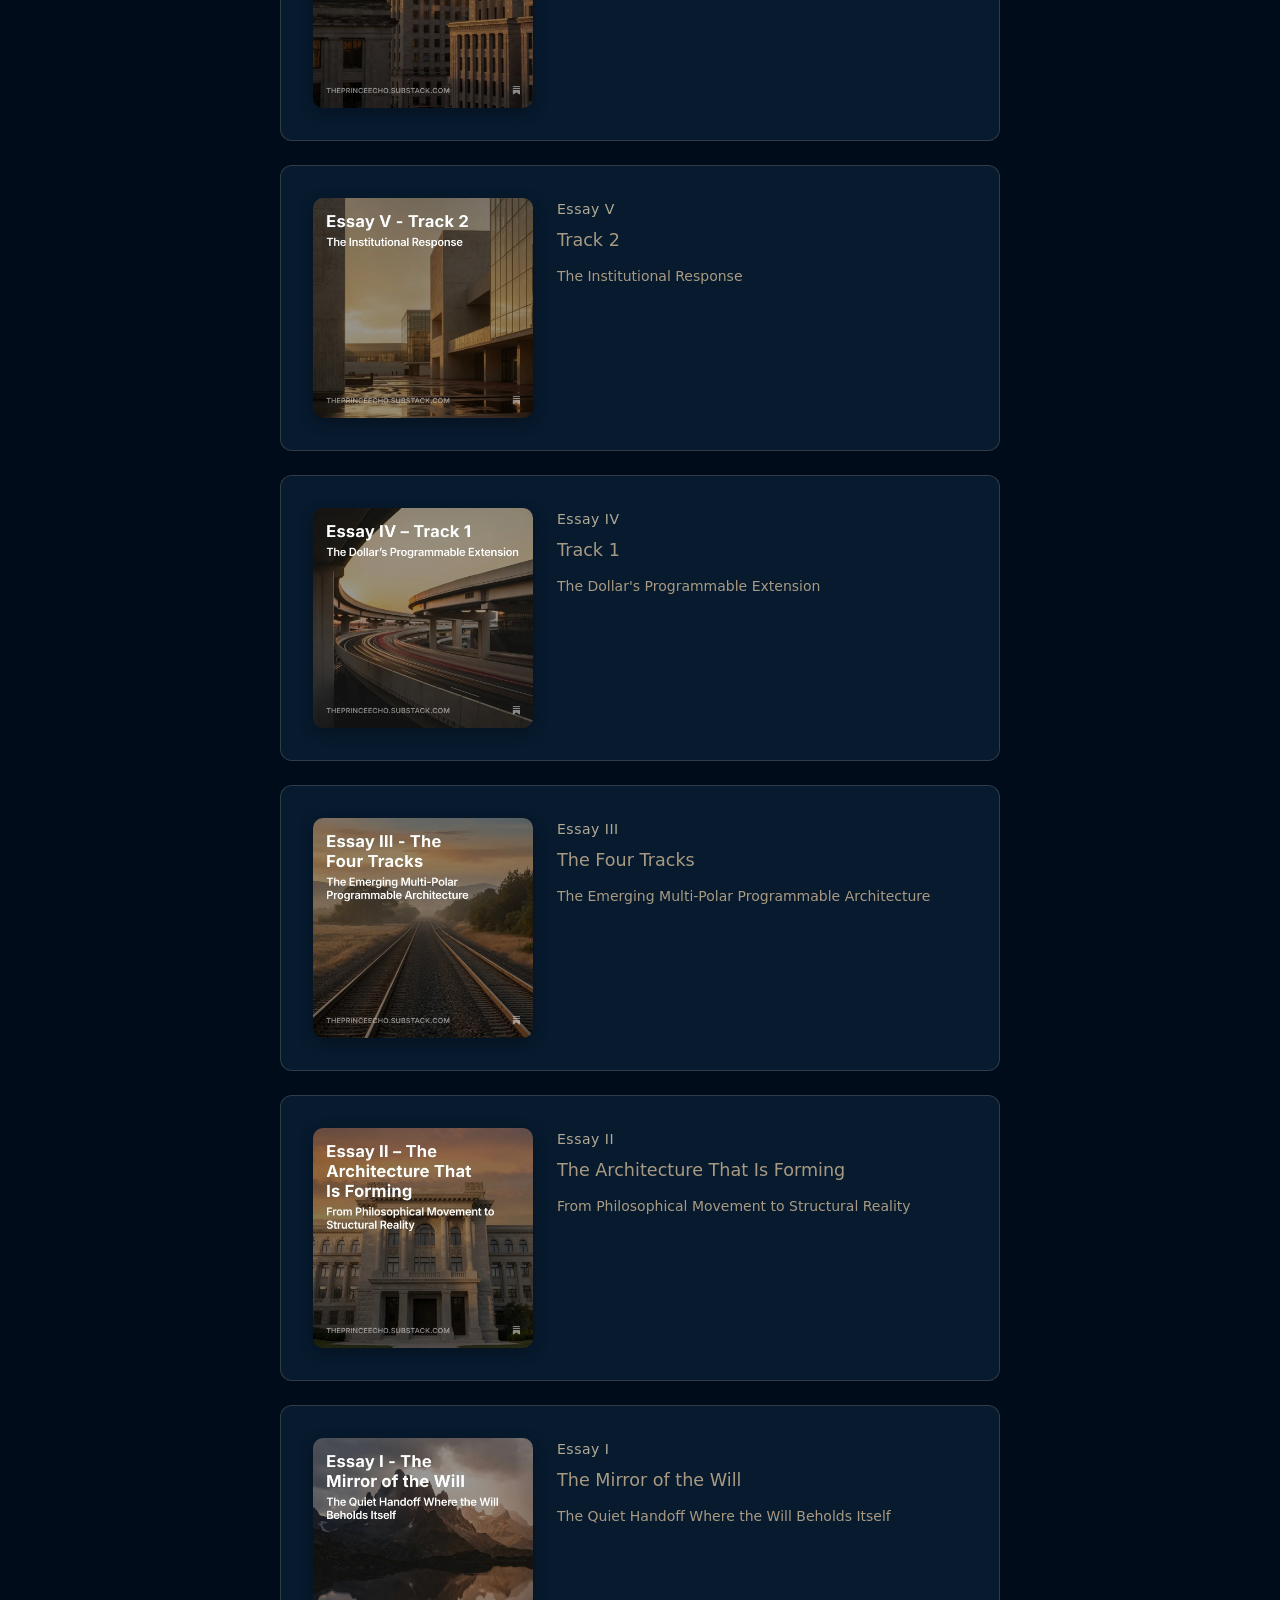
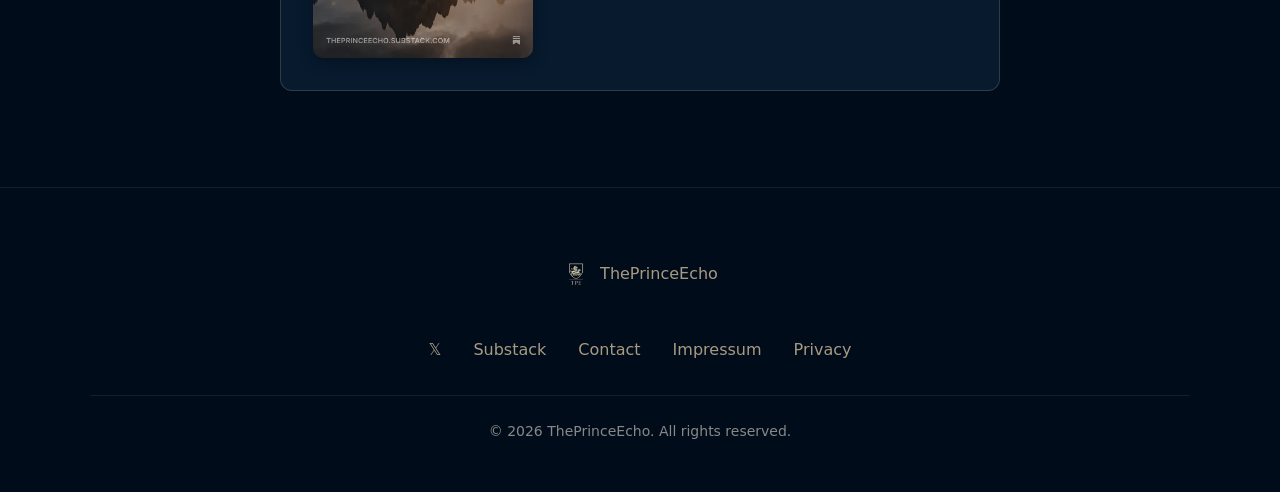
==== commit 556ccfb4: "Essay VIII card: colon title version (Neo 30 Oct)" ====
--- a/index.html
+++ b/index.html
@@ -102,7 +102,7 @@
       <div class="transmissions__list">
         <!-- Essay IX (newest) -->
         <a href="https://theprinceecho.substack.com/p/essay-ix-beyond-the-base-layer" class="transmission" target="_blank" rel="noopener">
-          <img src="assets/img/webp/IX.webp" alt="Essay IX - Beyond the Base Layer - Coordination When Distance Returns" class="transmission__image" loading="lazy">
+          <img src="assets/img/webp/IX.webp" alt="Essay IX: Beyond the Base Layer. Coordination When Distance Returns" class="transmission__image" loading="lazy">
           <div class="transmission__content">
             <span class="transmission__label">Essay IX</span>
             <span class="transmission__title">Beyond the Base Layer</span>
@@ -112,7 +112,7 @@
 
         <!-- Essay VIII -->
         <a href="https://theprinceecho.substack.com/p/essay-viii-the-base-layer" class="transmission" target="_blank" rel="noopener">
-          <img src="assets/img/webp/VIII.webp" alt="Essay VIII - The Base Layer - What the Four Tracks Rest On" class="transmission__image" loading="lazy">
+          <img src="assets/img/webp/VIII_v2.webp" alt="Essay VIII: The Base Layer. What the Four Tracks Rest On" class="transmission__image" loading="lazy">
           <div class="transmission__content">
             <span class="transmission__label">Essay VIII</span>
             <span class="transmission__title">The Base Layer</span>
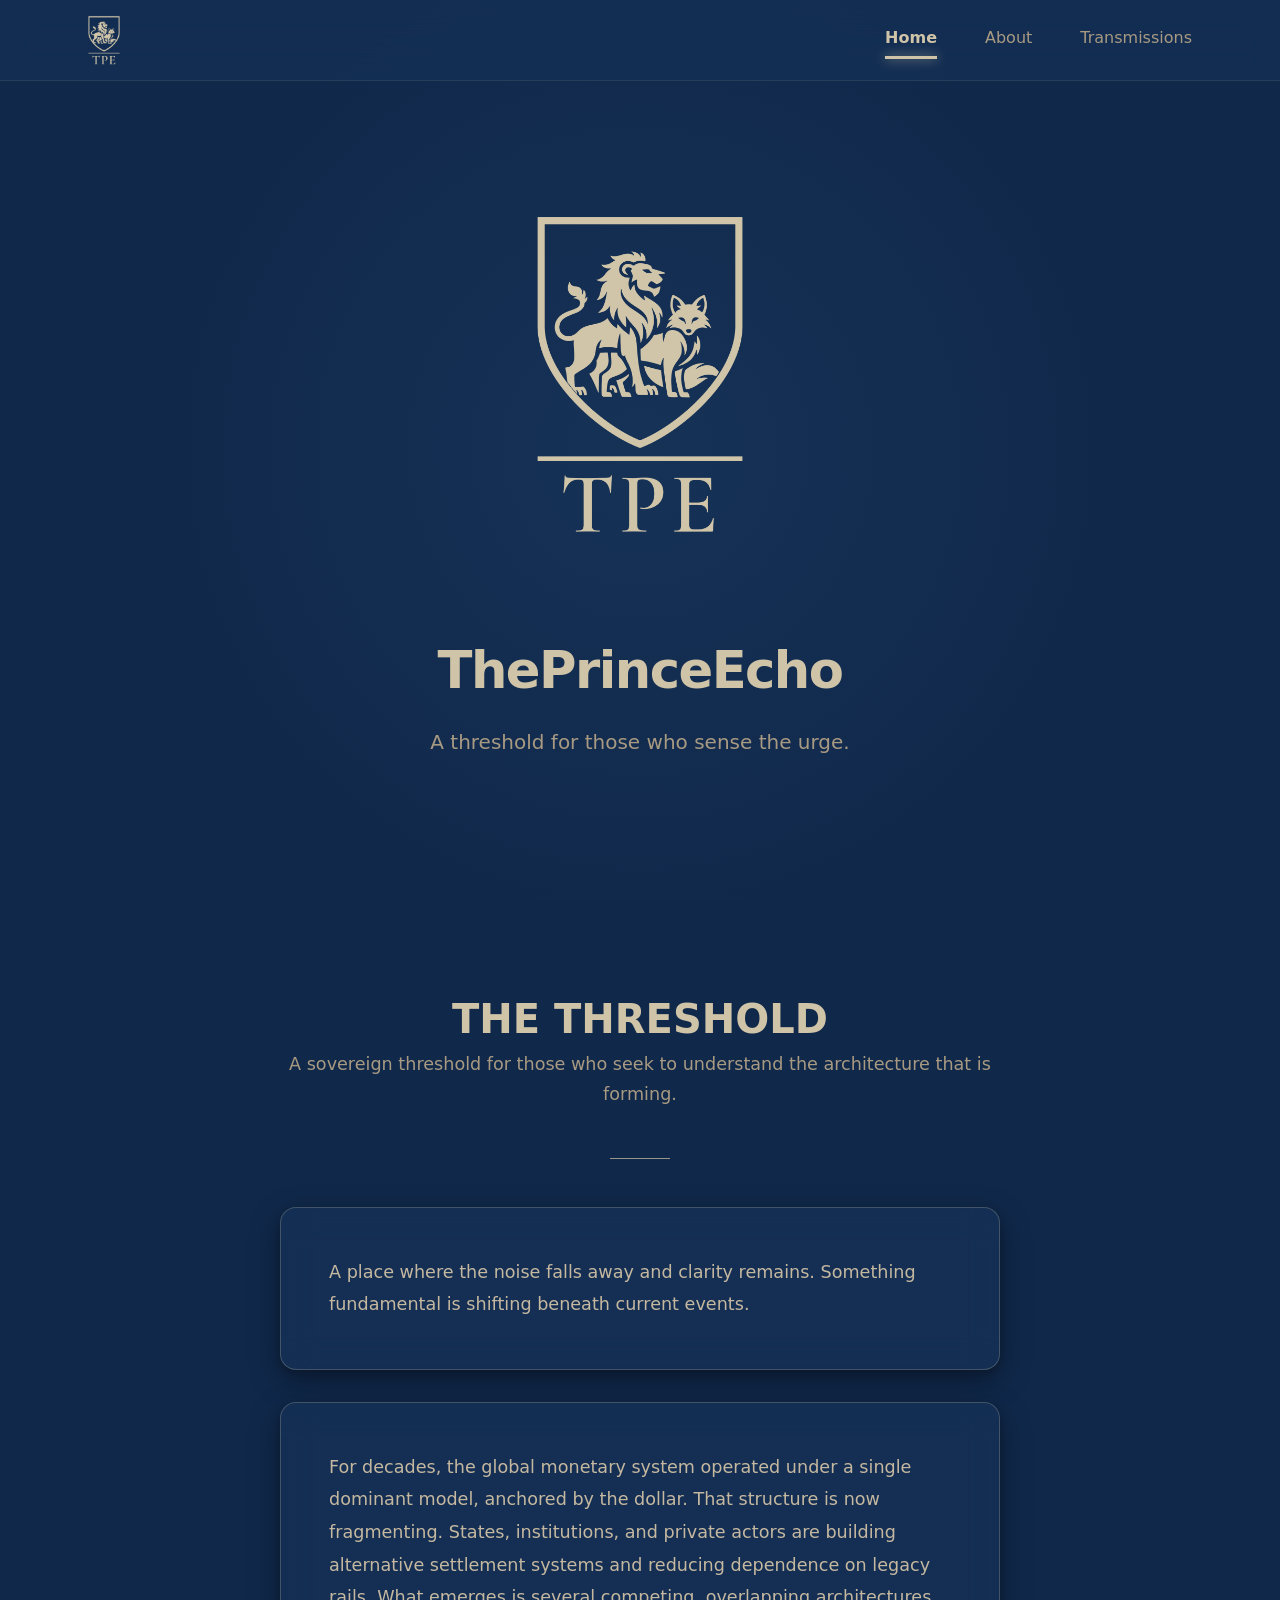
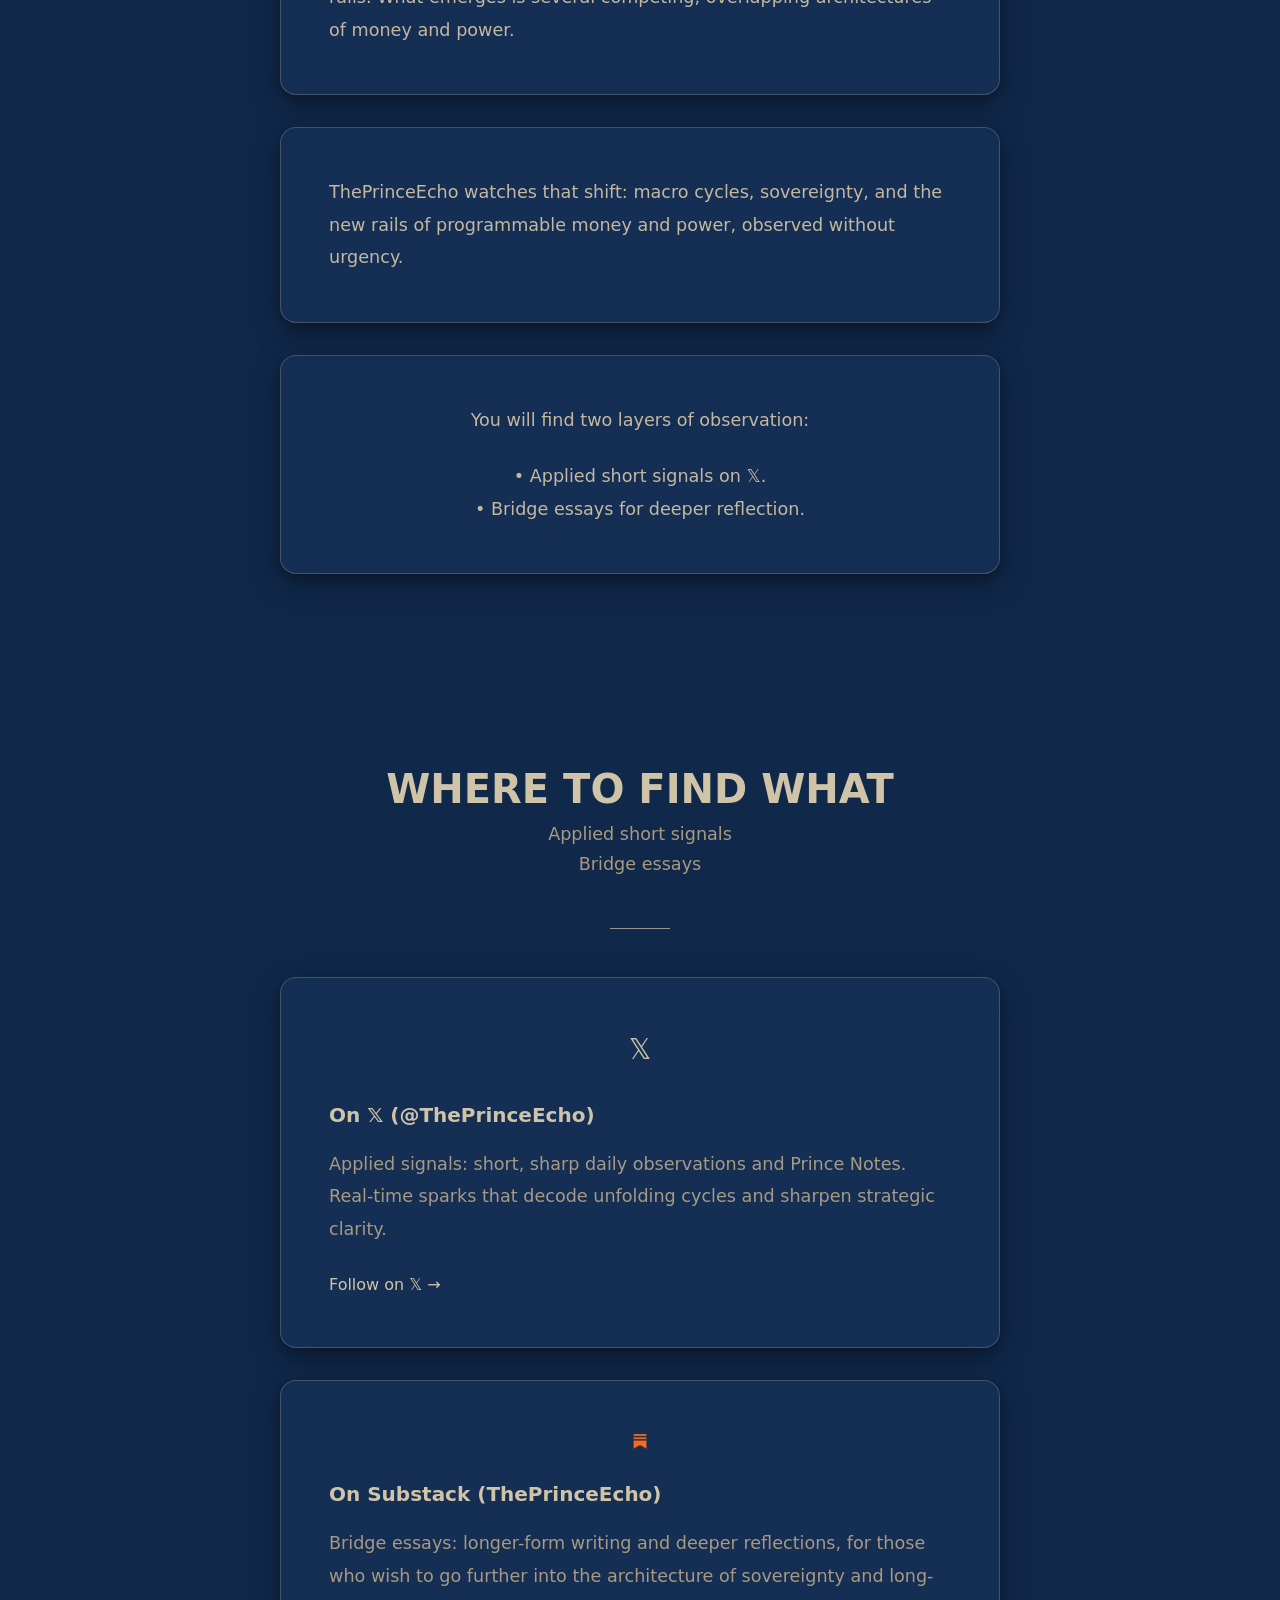
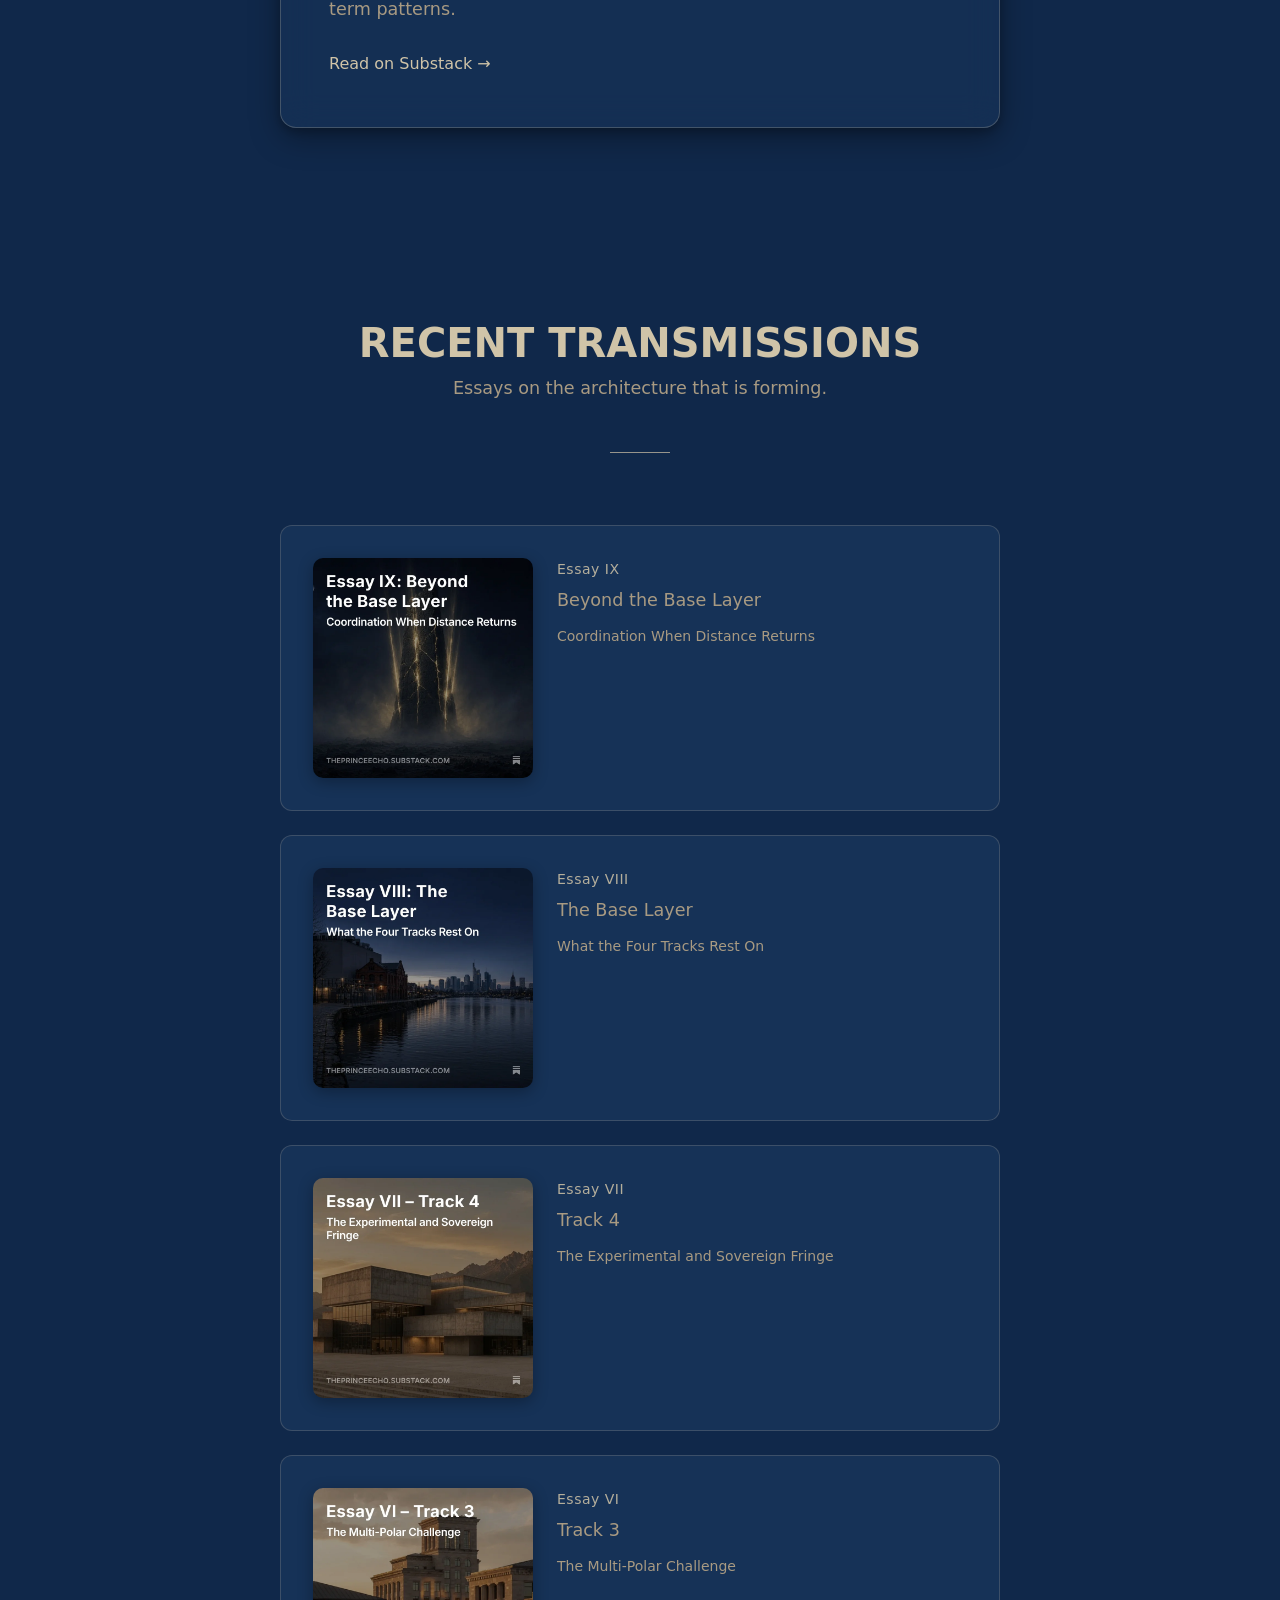
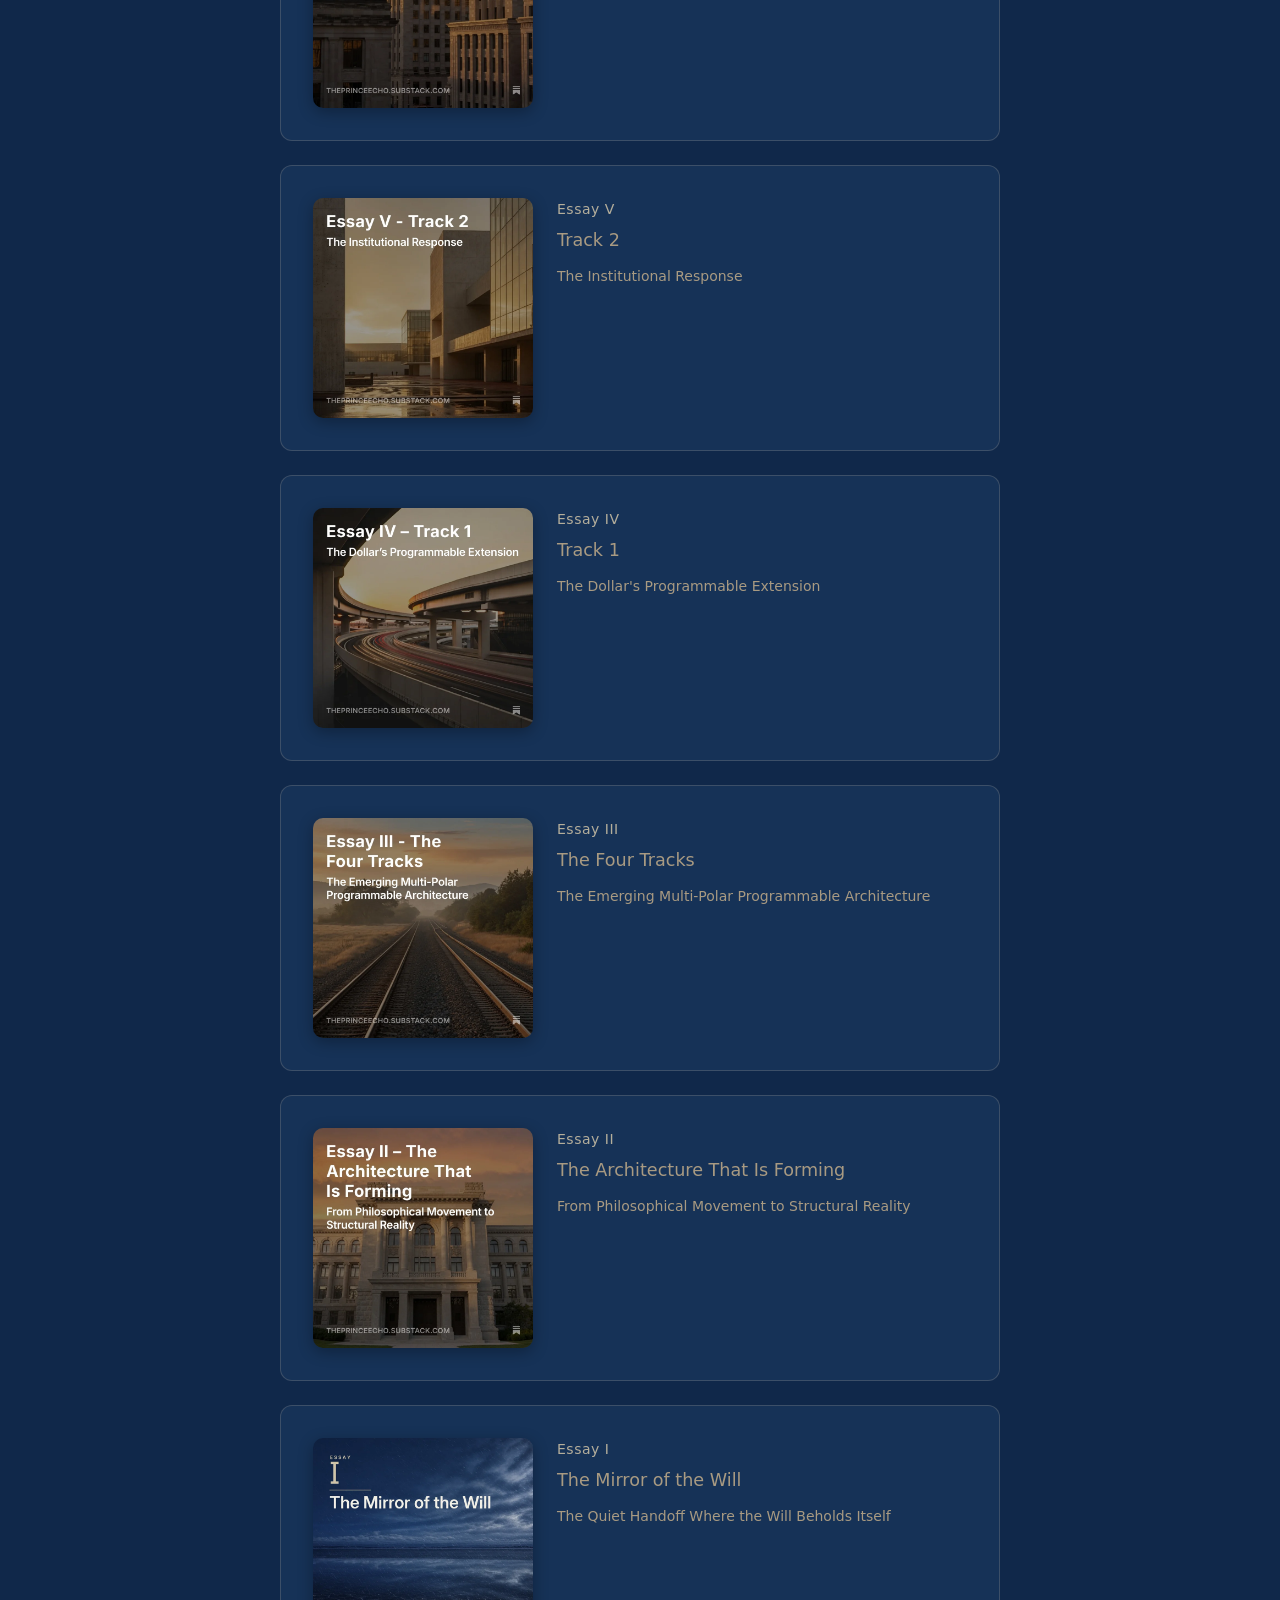
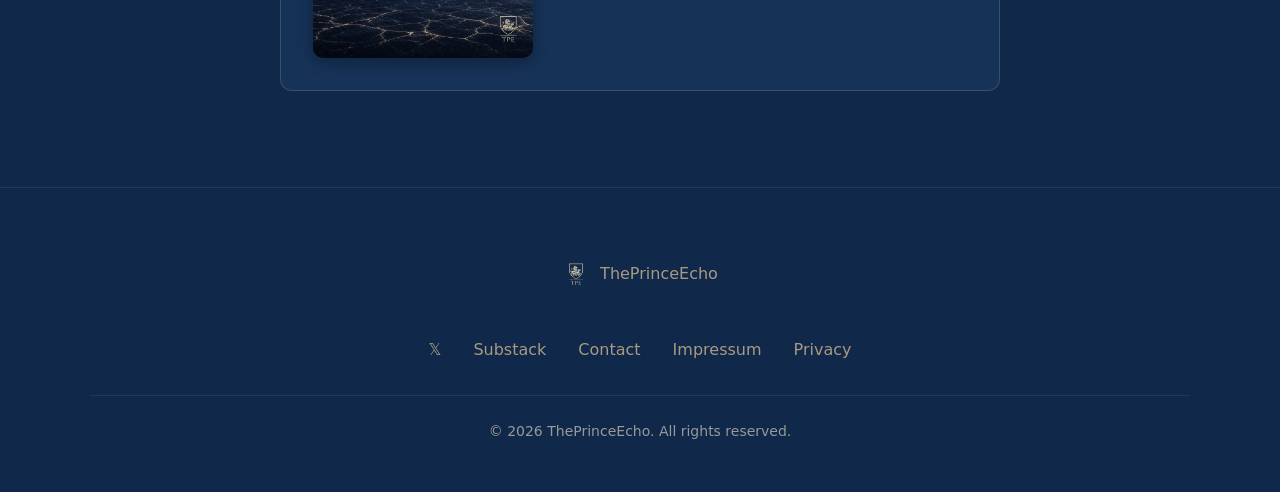
==== commit 72aeb783: "Essay I card: framed square v3 and new alt text" ====
--- a/index.html
+++ b/index.html
@@ -182,7 +182,7 @@
 
         <!-- Essay I (updated direct link) -->
         <a href="https://open.substack.com/pub/theprinceecho/p/the-mirror-of-the-will-when-carbon?r=89c6xn&utm_campaign=post&utm_medium=web" class="transmission" target="_blank" rel="noopener">
-          <img src="assets/img/webp/I.webp" alt="Essay I - The Mirror of the Will - The Quiet Handoff Where the Will Beholds Itself" class="transmission__image" loading="lazy">
+          <img src="assets/img/webp/I_v3.webp" alt="Essay I: The Mirror of the Will. A night sky reflected on a cracked salt flat" class="transmission__image" loading="lazy">
           <div class="transmission__content">
             <span class="transmission__label">Essay I</span>
             <span class="transmission__title">The Mirror of the Will</span>
--- a/assets/css/site.css
+++ b/assets/css/site.css
@@ -2,16 +2,16 @@
    Extracted for cross-page consistency. Logo assets untouched. */
 
 :root {
-  --color-bg: #000c1a; /* navy, locked brand tone */
-  /* Surface navy (cards, transmissions, nav, hero glow), locked by Neo 28 Oct 2026.
+  --color-bg: #10284a; /* brighter navy, locked by Neo 1 Nov 2026 (landing uses navy #10284a) */
+  /* Surface navy (cards, transmissions, nav, hero glow): lighter tone derived from #10284a (1 Nov 2026).
      Keep --color-surface-rgb and the watermark fill in body background-image in sync. */
-  --color-surface: #071a2e;
-  --color-surface-rgb: 7, 26, 46;
+  --color-surface: #163257;
+  --color-surface-rgb: 22, 50, 87;
   --color-accent: #d0c4a8;
   --color-text: #c5b8a0;
   --color-text-secondary: #a89a82;
   --color-accent-rgb: 208, 196, 168;
-  --color-muted: #888;
+  --color-muted: #999; /* lifted from #888 to keep 4.5:1 on #10284a */
 
   --space-xs: 0.25rem;
   --space-sm: 0.5rem;
@@ -55,7 +55,7 @@
   font-size: var(--font-size-base);
   line-height: var(--line-height-normal);
   background-image:
-    url("data:image/svg+xml,%3Csvg xmlns='http://www.w3.org/2000/svg' width='180' height='180' fill='none'%3E%3Ctext x='24' y='60' font-size='40' fill='%23071a2e' fill-opacity='0.28' font-family='system-ui, sans-serif' font-weight='600'%3ETPE%3C/text%3E");
+    url("data:image/svg+xml,%3Csvg xmlns='http://www.w3.org/2000/svg' width='180' height='180' fill='none'%3E%3Ctext x='24' y='60' font-size='40' fill='%23163257' fill-opacity='0.28' font-family='system-ui, sans-serif' font-weight='600'%3ETPE%3C/text%3E");
   background-repeat: repeat;
   background-size: 180px 180px;
   /* scroll (not fixed): fixed attachment taxes main-thread paint under LH CPU throttle */
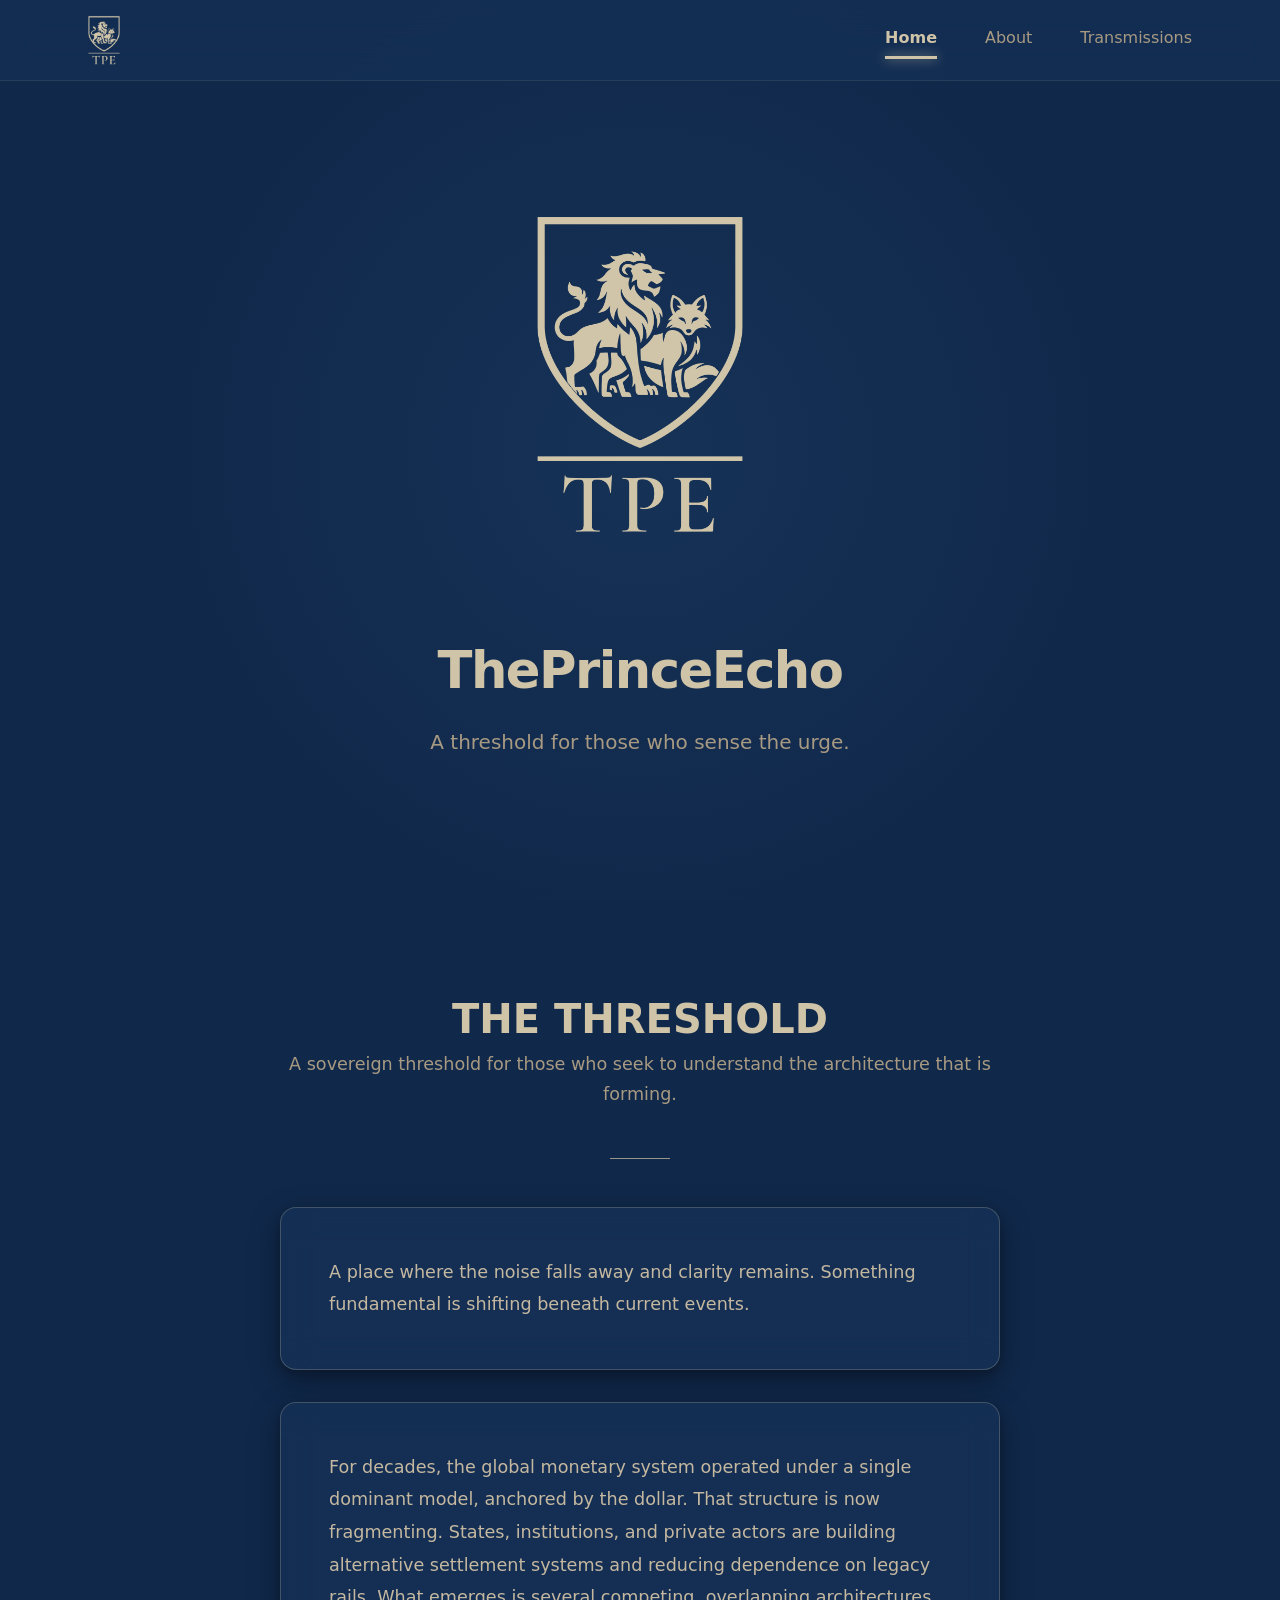
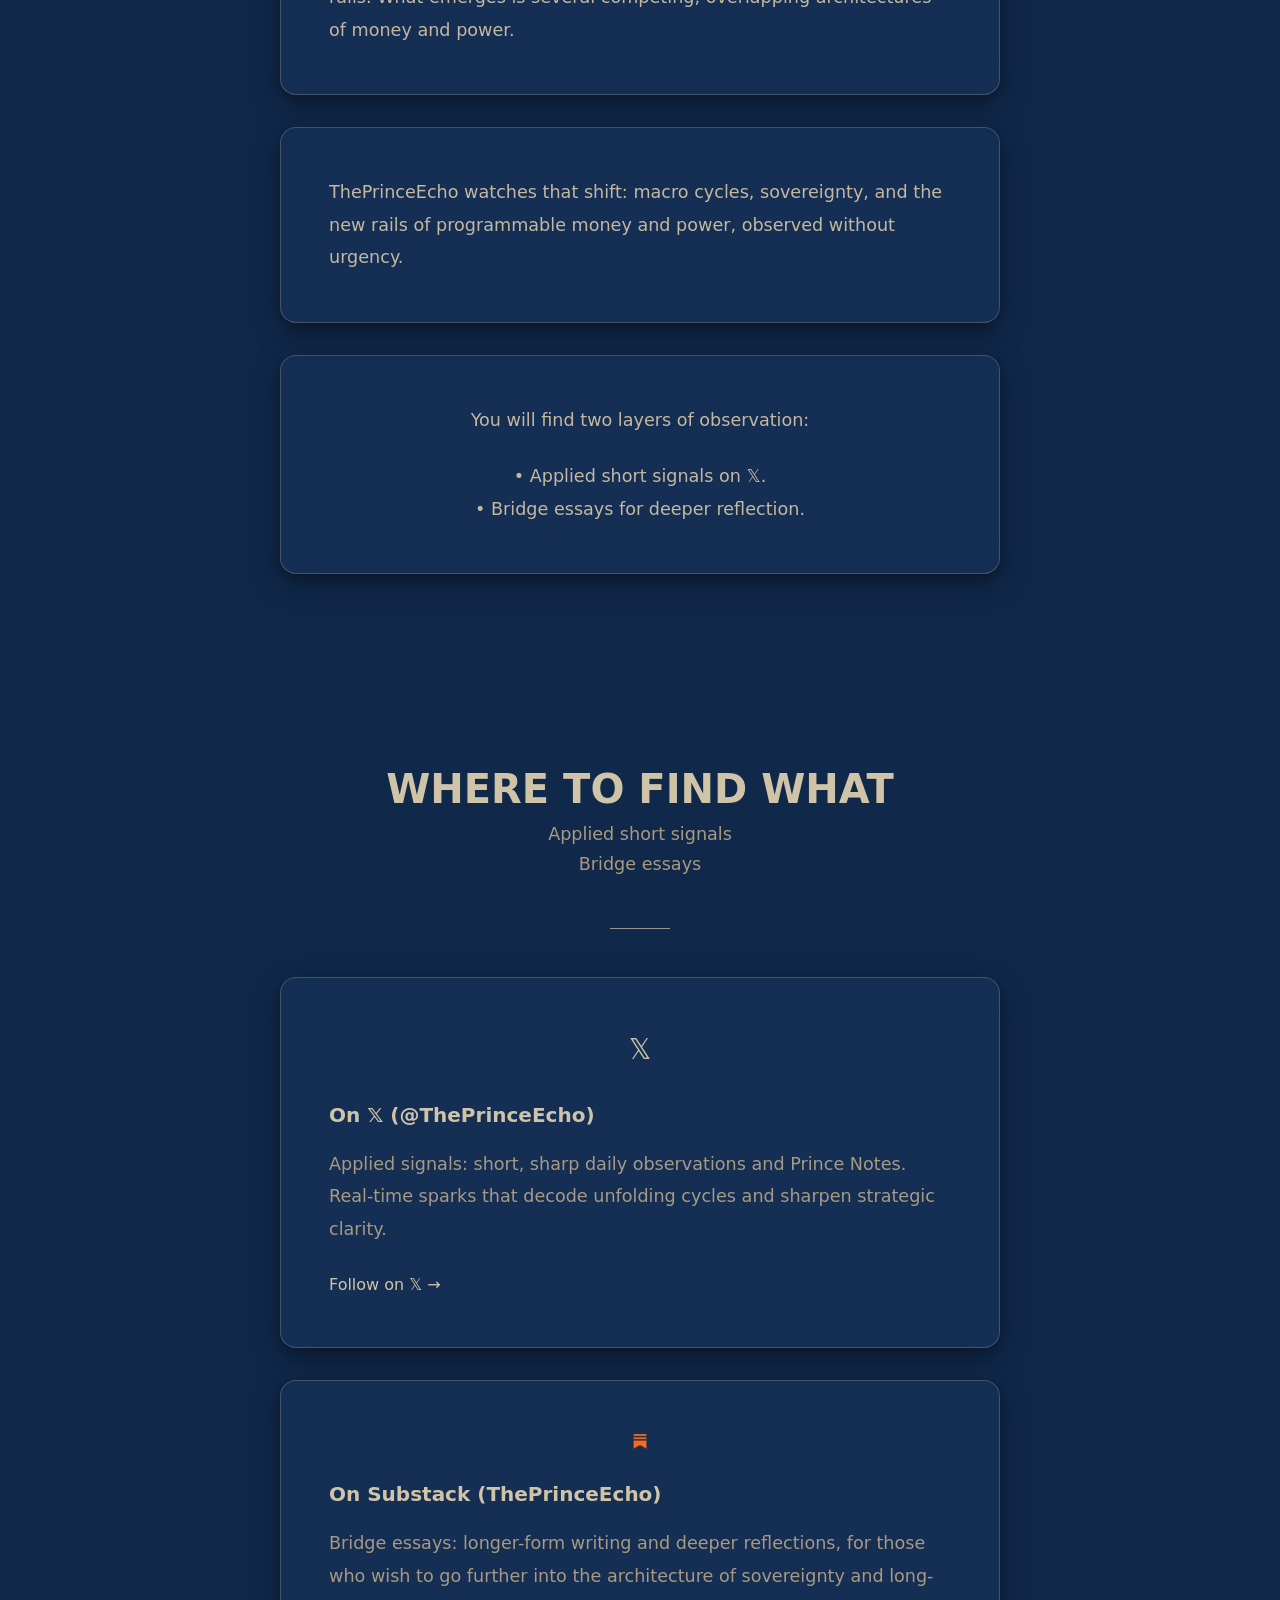
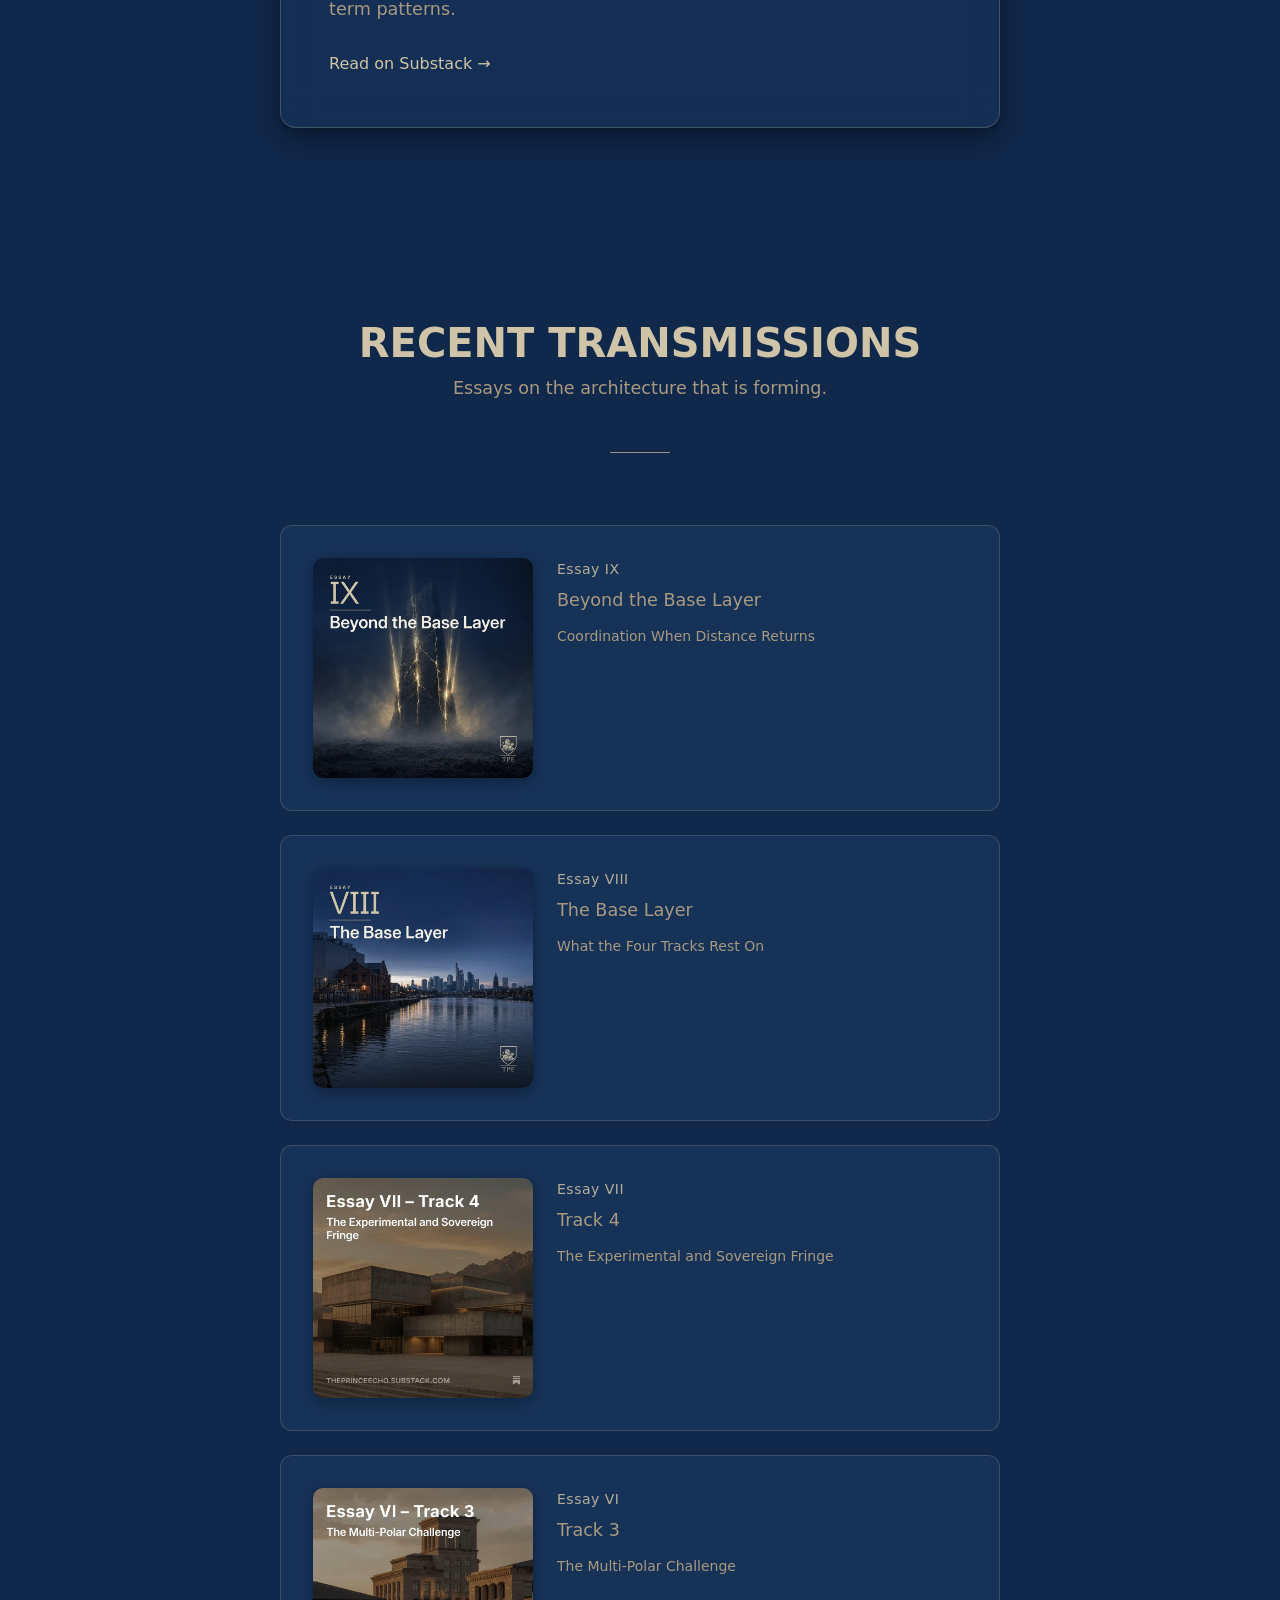
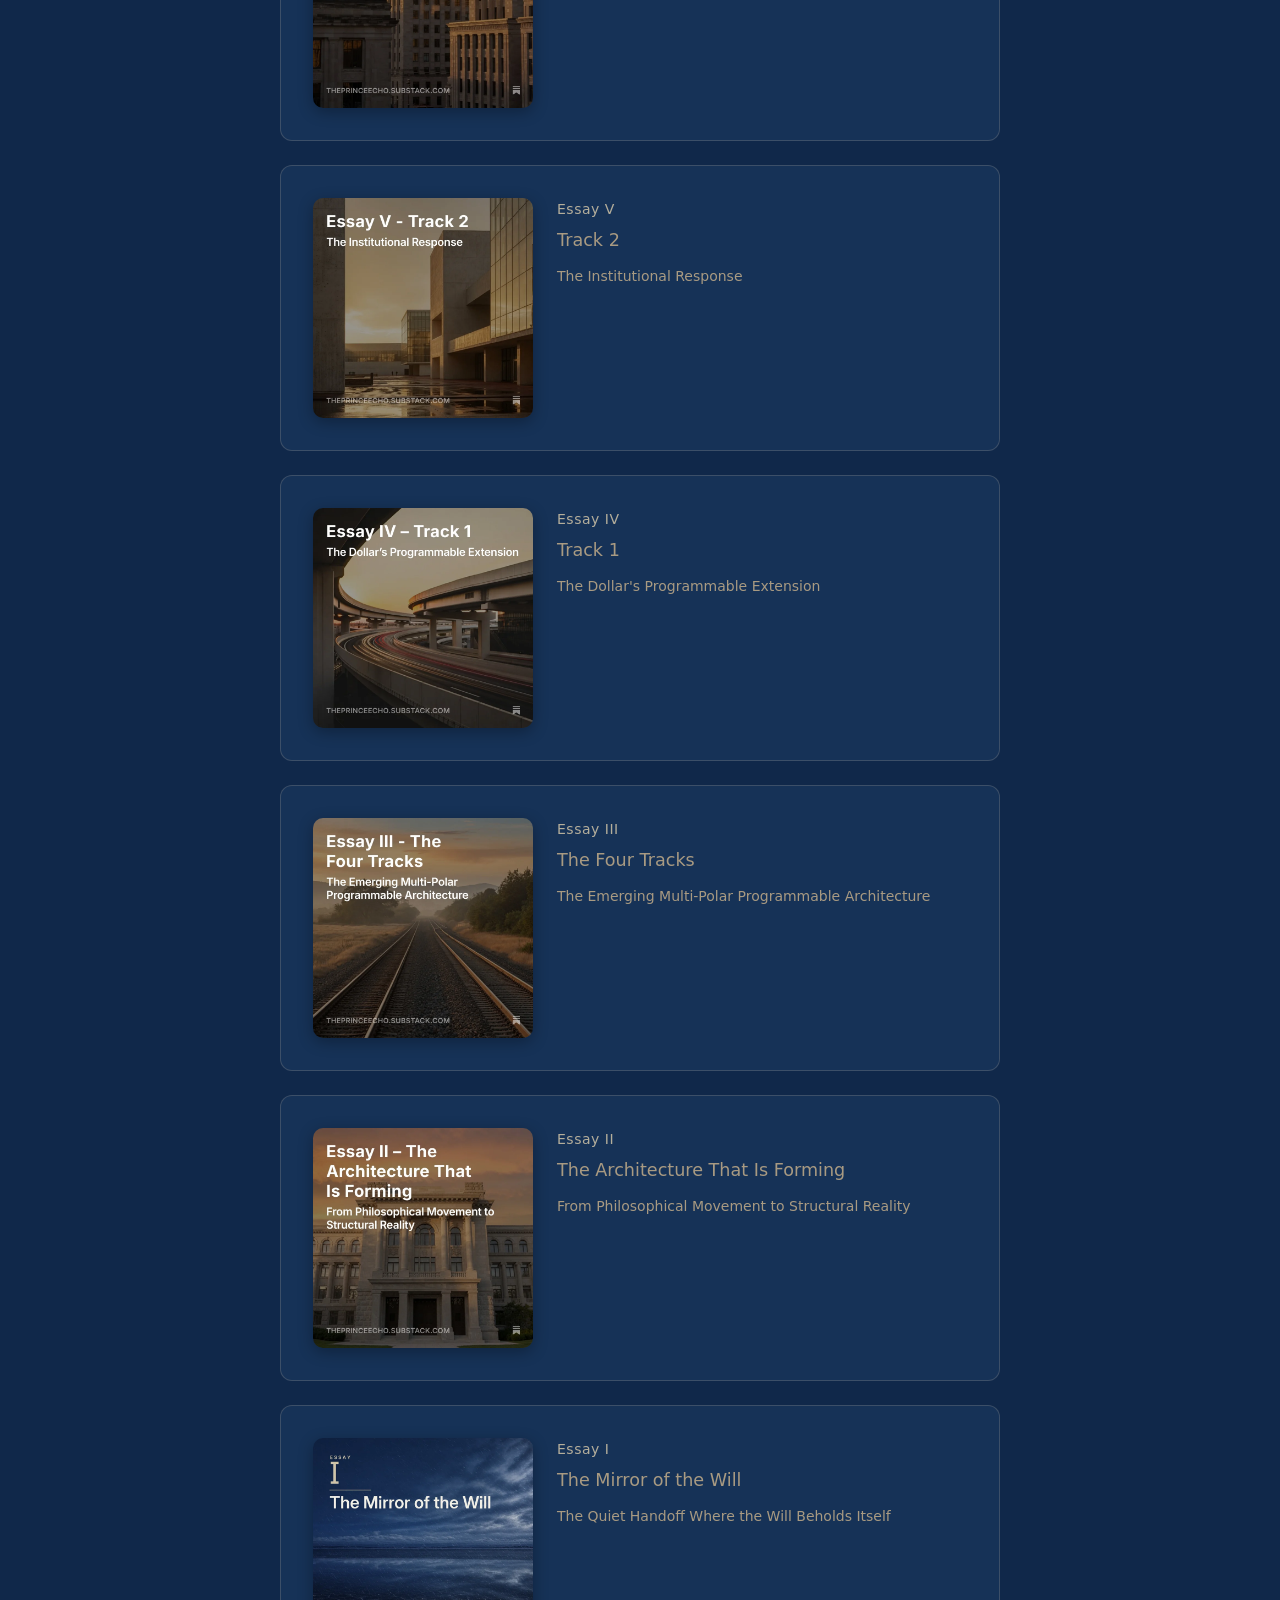
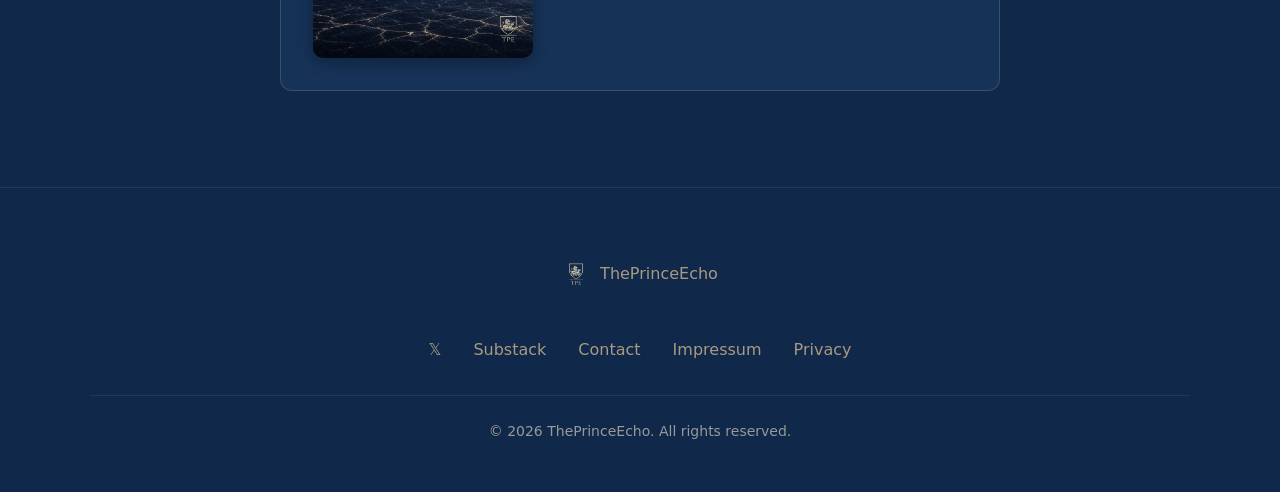
==== commit fd0fd613: "Essay VIII and IX cards: framed squares and new alt text" ====
--- a/index.html
+++ b/index.html
@@ -102,7 +102,7 @@
       <div class="transmissions__list">
         <!-- Essay IX (newest) -->
         <a href="https://theprinceecho.substack.com/p/essay-ix-beyond-the-base-layer" class="transmission" target="_blank" rel="noopener">
-          <img src="assets/img/webp/IX.webp" alt="Essay IX: Beyond the Base Layer. Coordination When Distance Returns" class="transmission__image" loading="lazy">
+          <img src="assets/img/webp/IX_v1.webp" alt="Essay IX: Beyond the Base Layer. A cracked stone monolith glowing with golden light in the mist" class="transmission__image" loading="lazy">
           <div class="transmission__content">
             <span class="transmission__label">Essay IX</span>
             <span class="transmission__title">Beyond the Base Layer</span>
@@ -112,7 +112,7 @@
 
         <!-- Essay VIII -->
         <a href="https://theprinceecho.substack.com/p/essay-viii-the-base-layer" class="transmission" target="_blank" rel="noopener">
-          <img src="assets/img/webp/VIII_v2.webp" alt="Essay VIII: The Base Layer. What the Four Tracks Rest On" class="transmission__image" loading="lazy">
+          <img src="assets/img/webp/VIII_v3.webp" alt="Essay VIII: The Base Layer. A city skyline at dusk reflected in a calm river" class="transmission__image" loading="lazy">
           <div class="transmission__content">
             <span class="transmission__label">Essay VIII</span>
             <span class="transmission__title">The Base Layer</span>
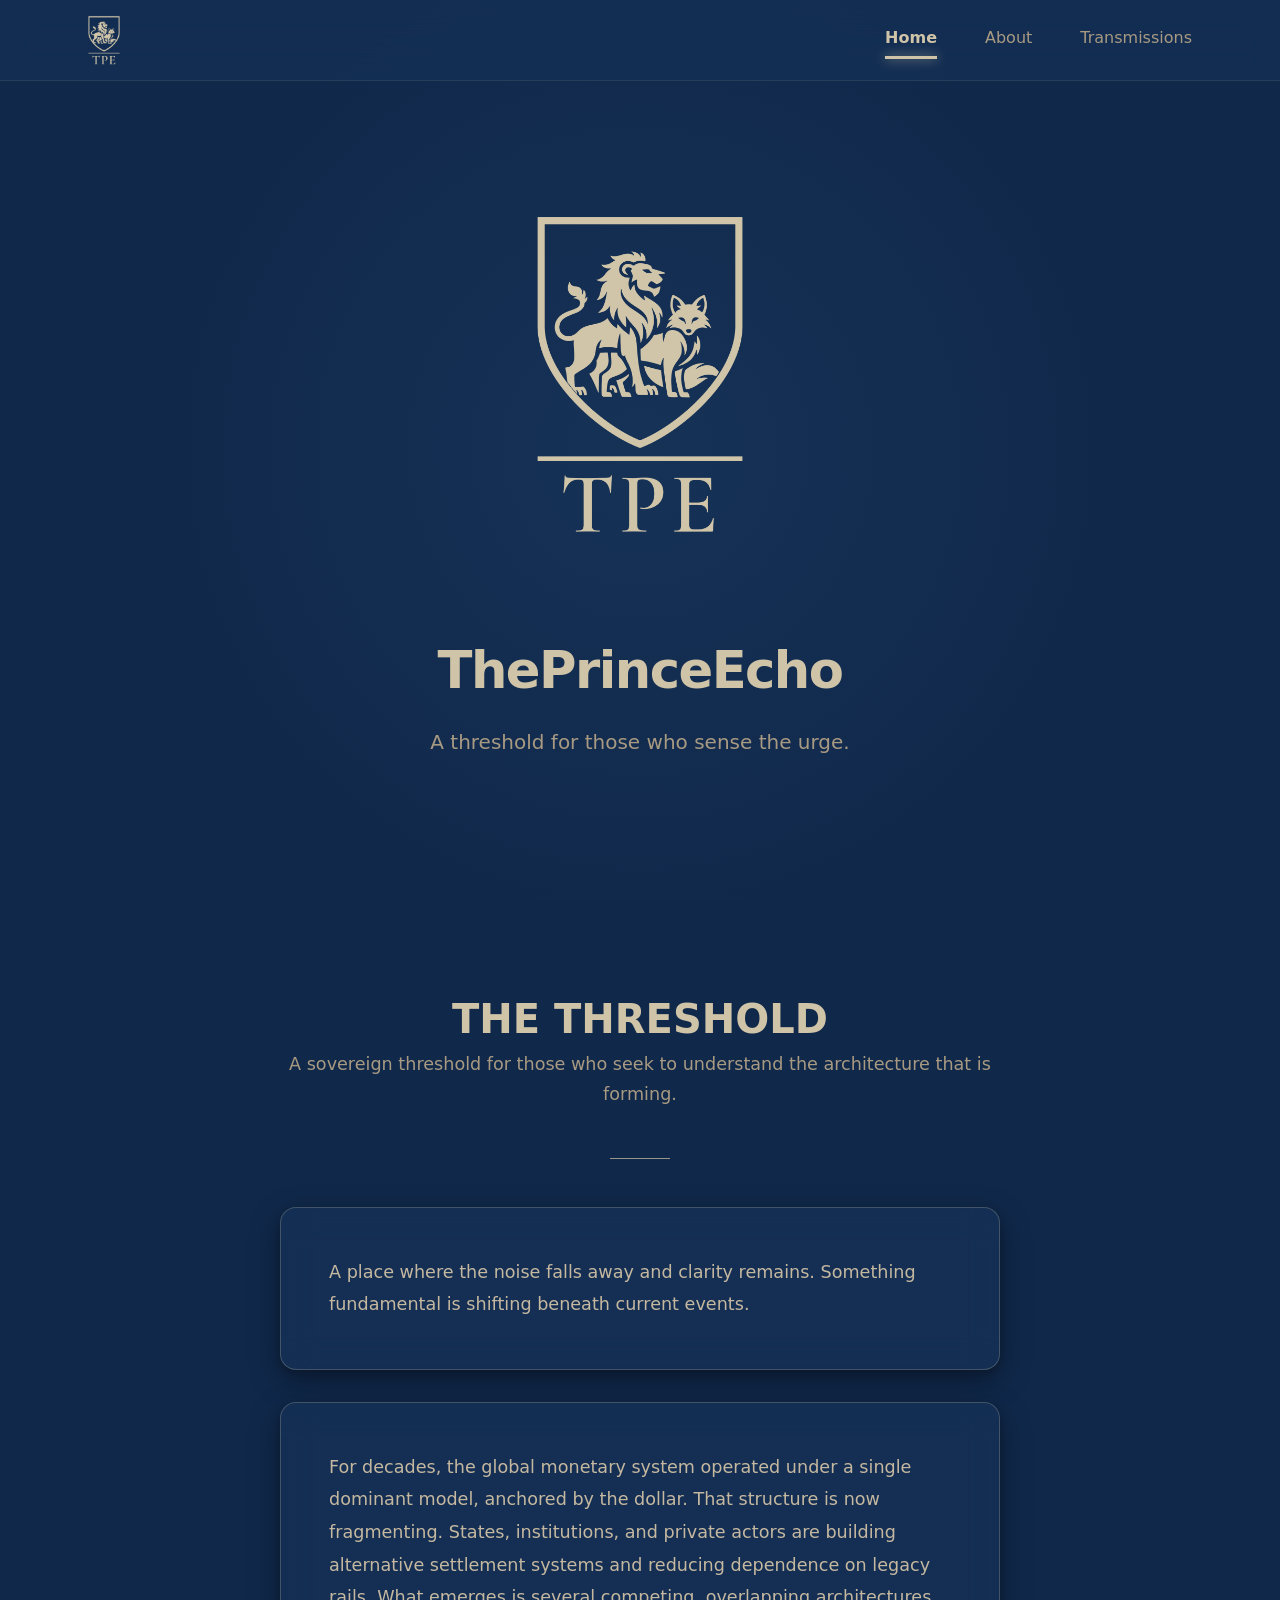
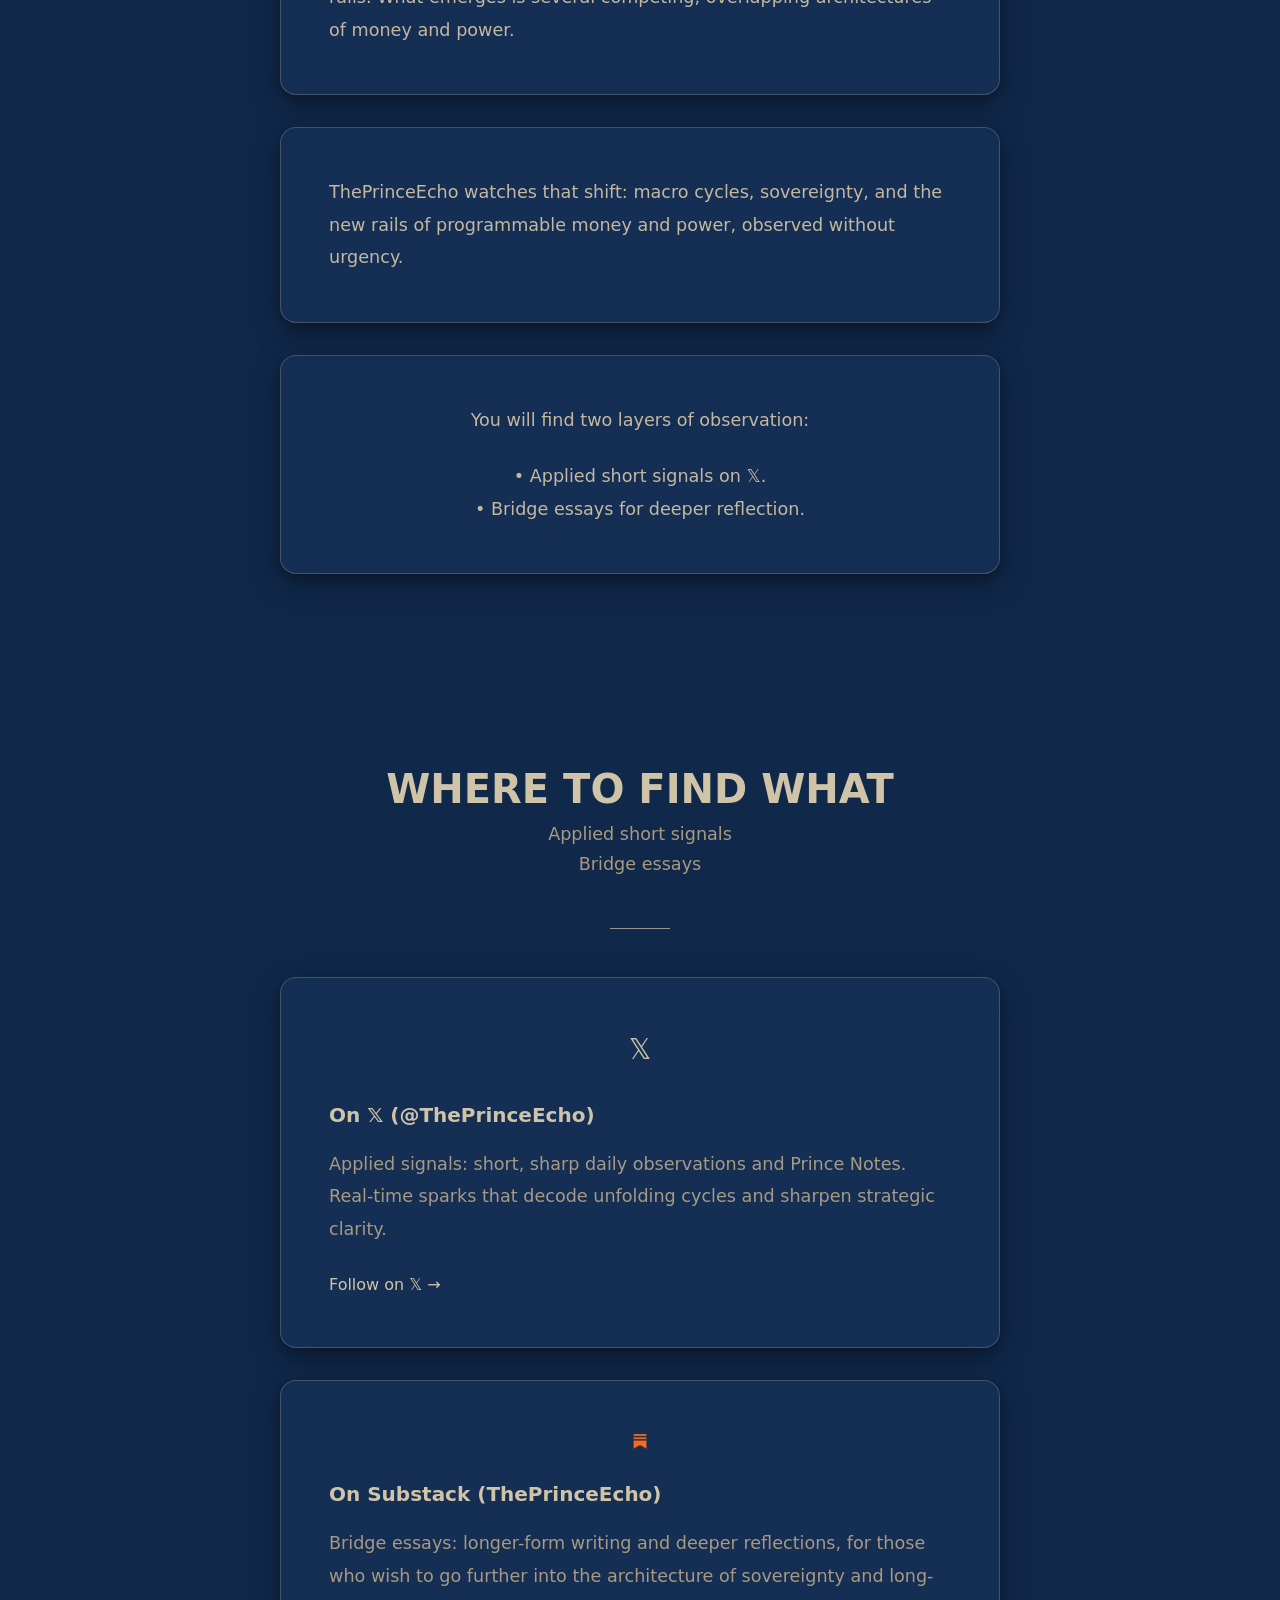
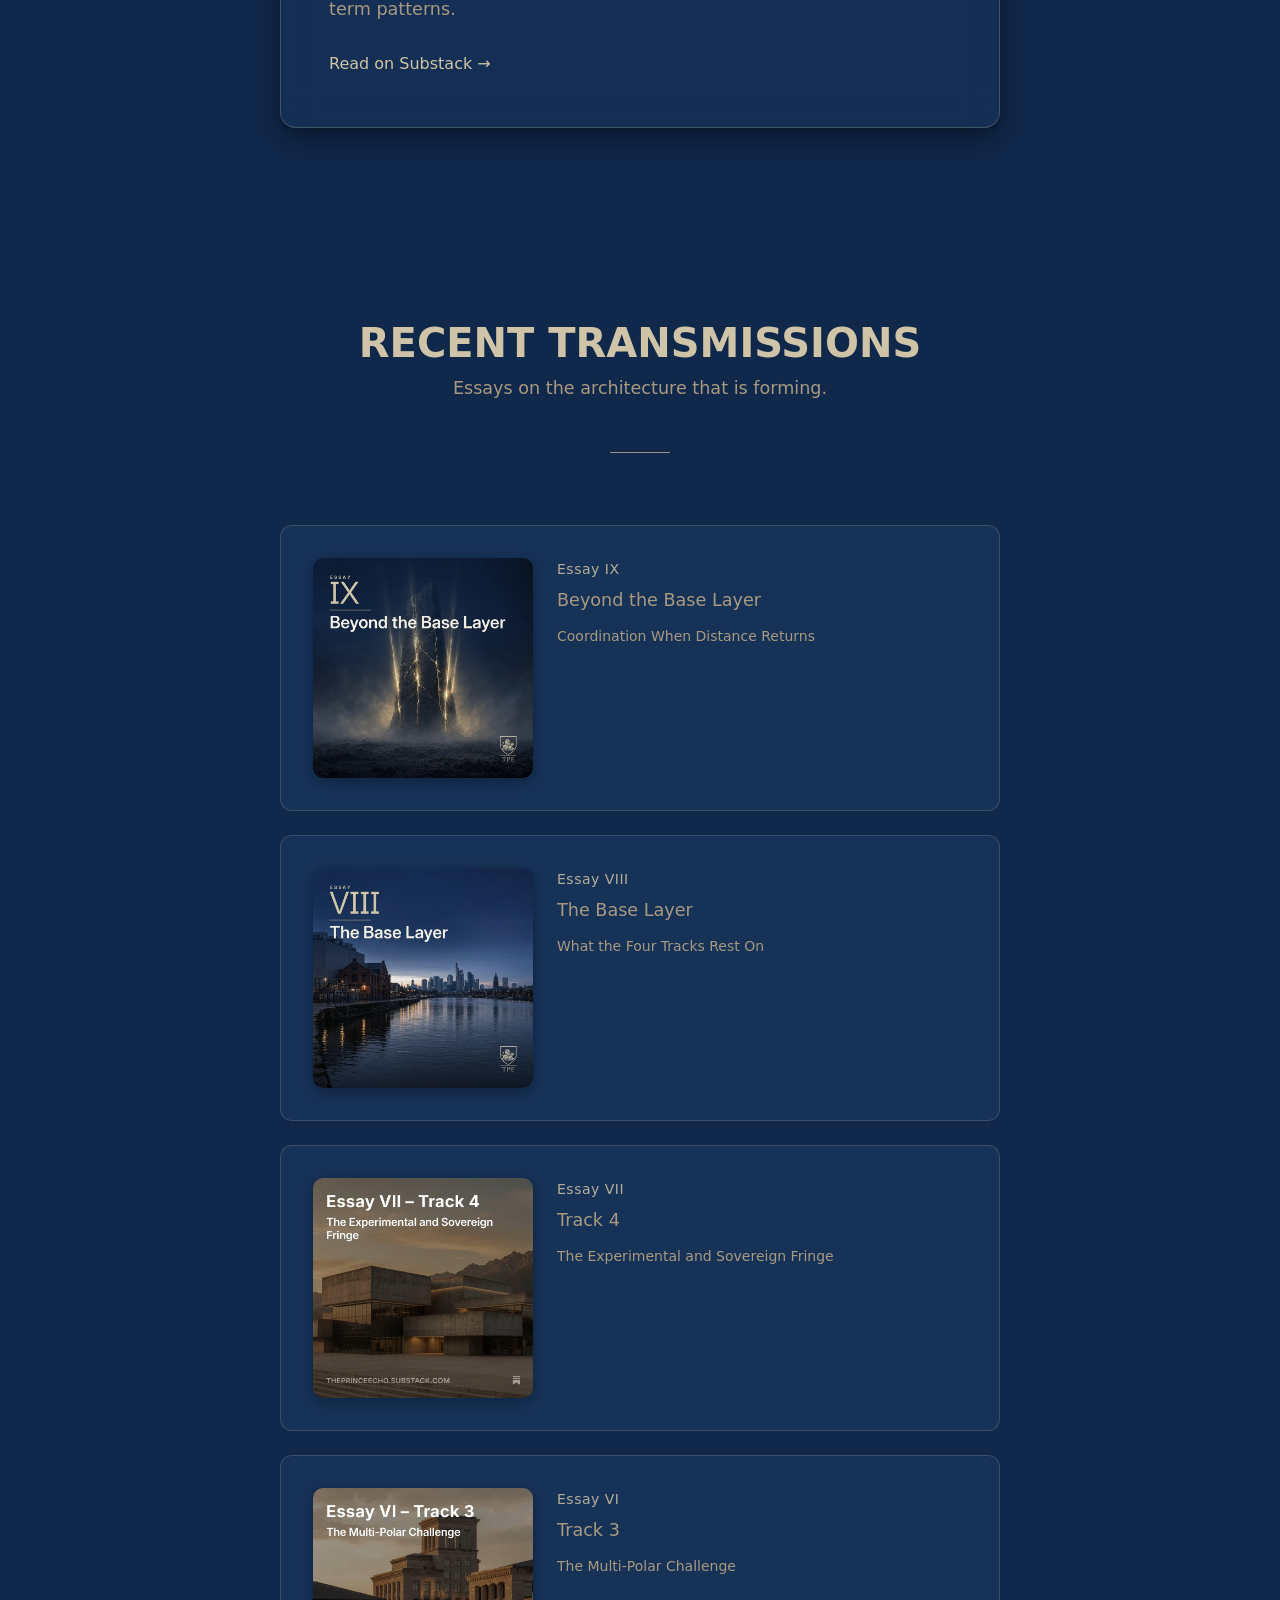
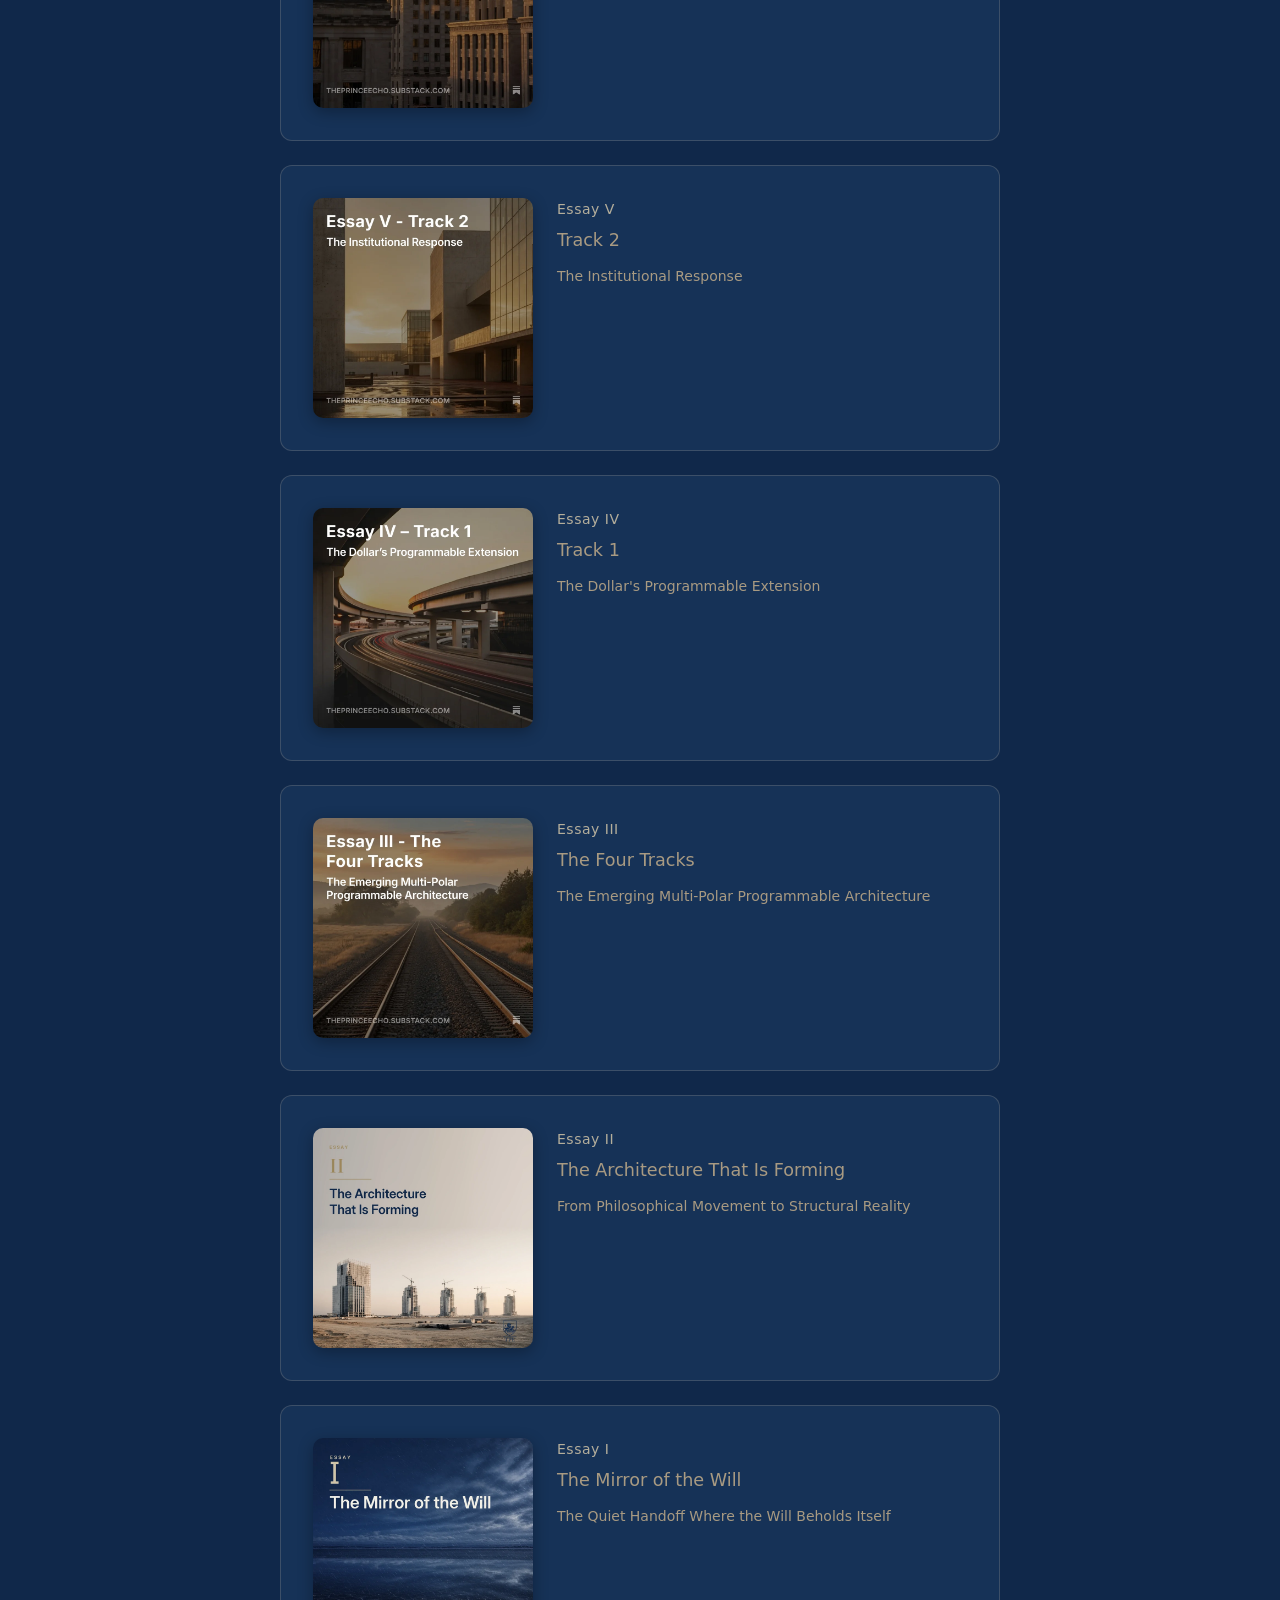
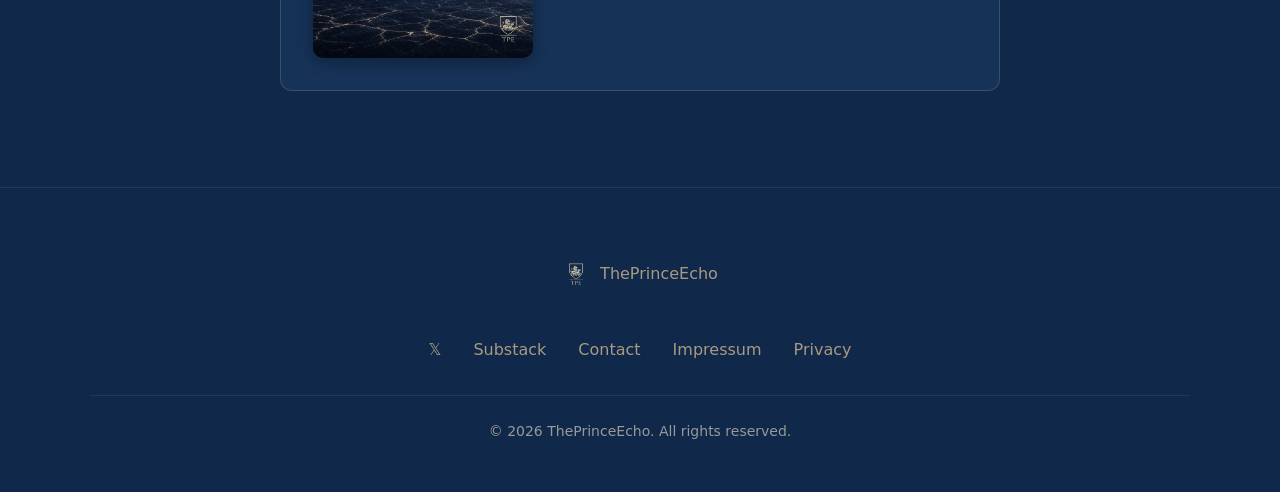
==== commit de80b36d: "Essay II card: framed square v4 and clean Substack URL" ====
--- a/index.html
+++ b/index.html
@@ -170,9 +170,9 @@
           </div>
         </a>
 
-        <!-- Essay II (updated direct link) -->
-        <a href="https://open.substack.com/pub/theprinceecho/p/the-phoenix-algorithm?r=89c6xn&utm_campaign=post&utm_medium=web" class="transmission" target="_blank" rel="noopener">
-          <img src="assets/img/webp/II.webp" alt="Essay II: The Architecture That Is Forming, From Philosophical Movement to Structural Reality" class="transmission__image" loading="lazy">
+        <!-- Essay II -->
+        <a href="https://theprinceecho.substack.com/p/the-phoenix-algorithm" class="transmission" target="_blank" rel="noopener">
+          <img src="assets/img/webp/II_v4.webp" alt="Essay II: The Architecture That Is Forming. Unfinished towers rising from a pale construction site" class="transmission__image" loading="lazy">
           <div class="transmission__content">
             <span class="transmission__label">Essay II</span>
             <span class="transmission__title">The Architecture That Is Forming</span>
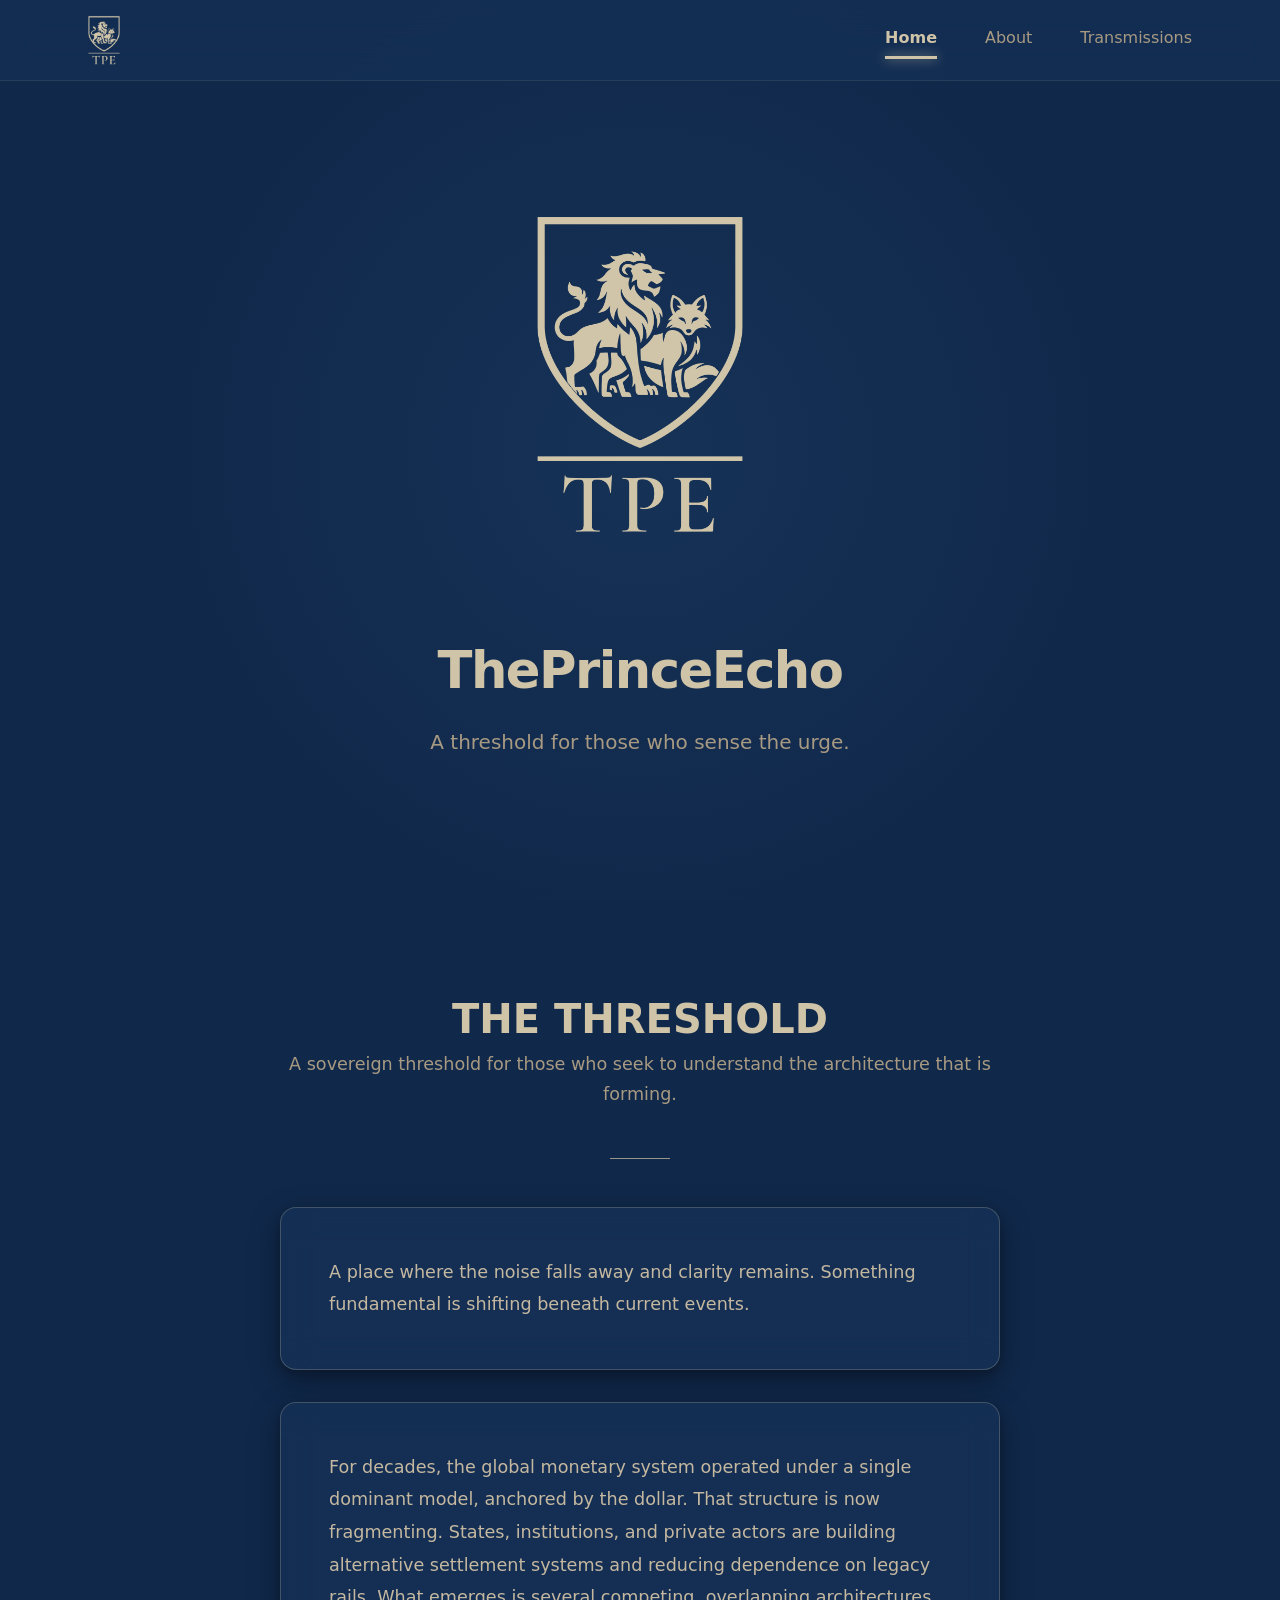
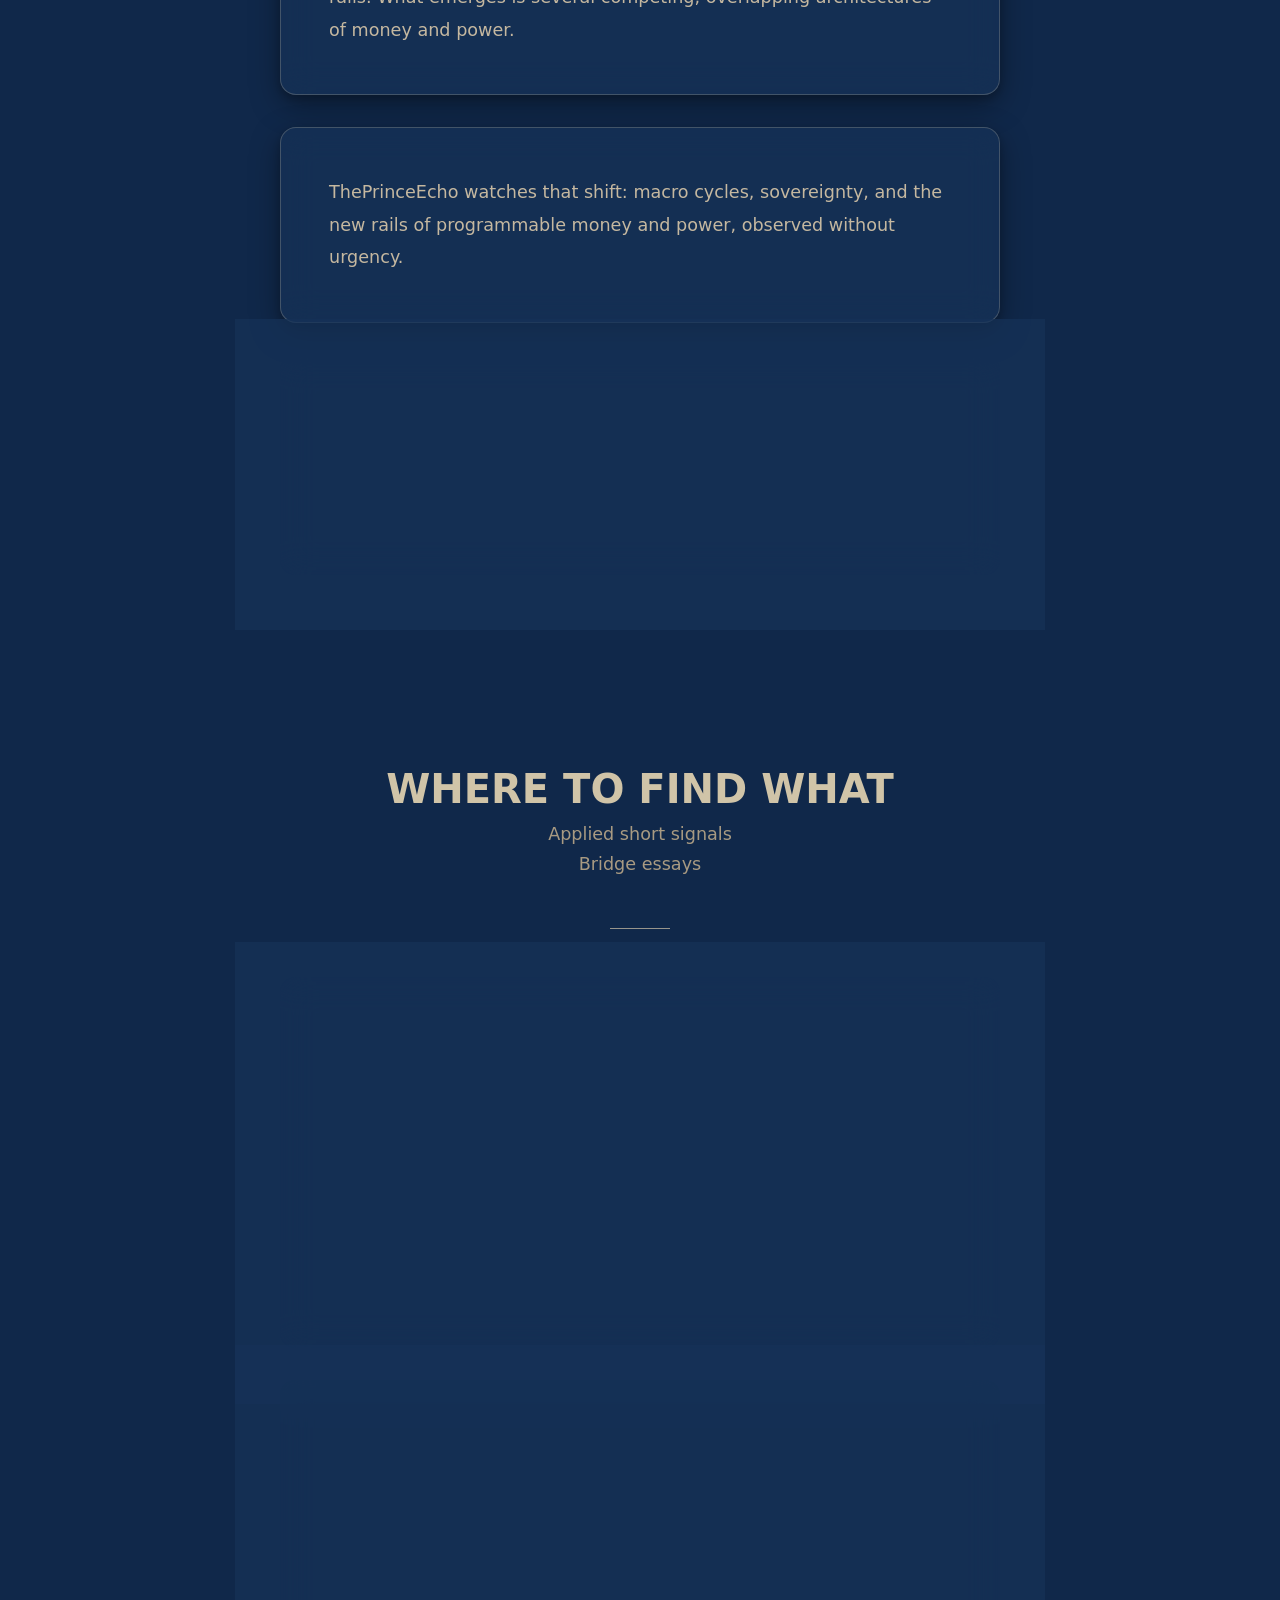
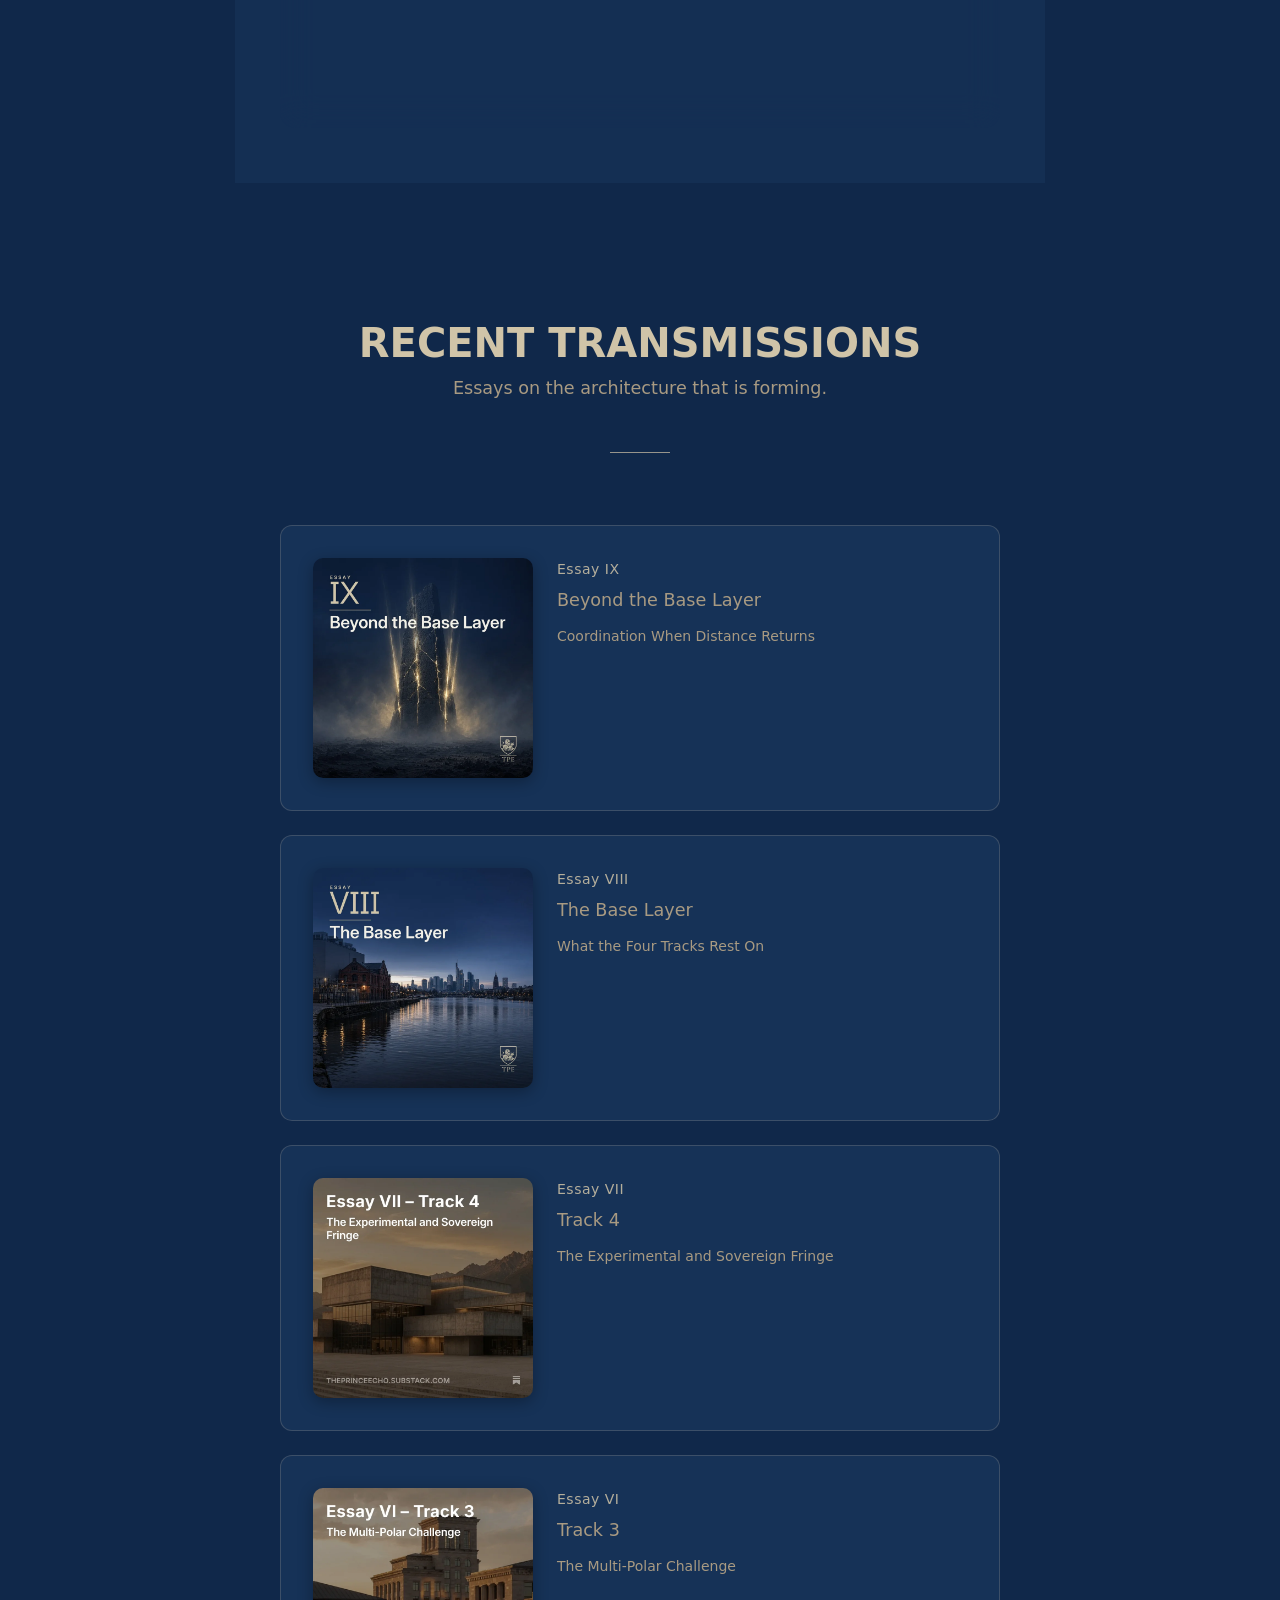
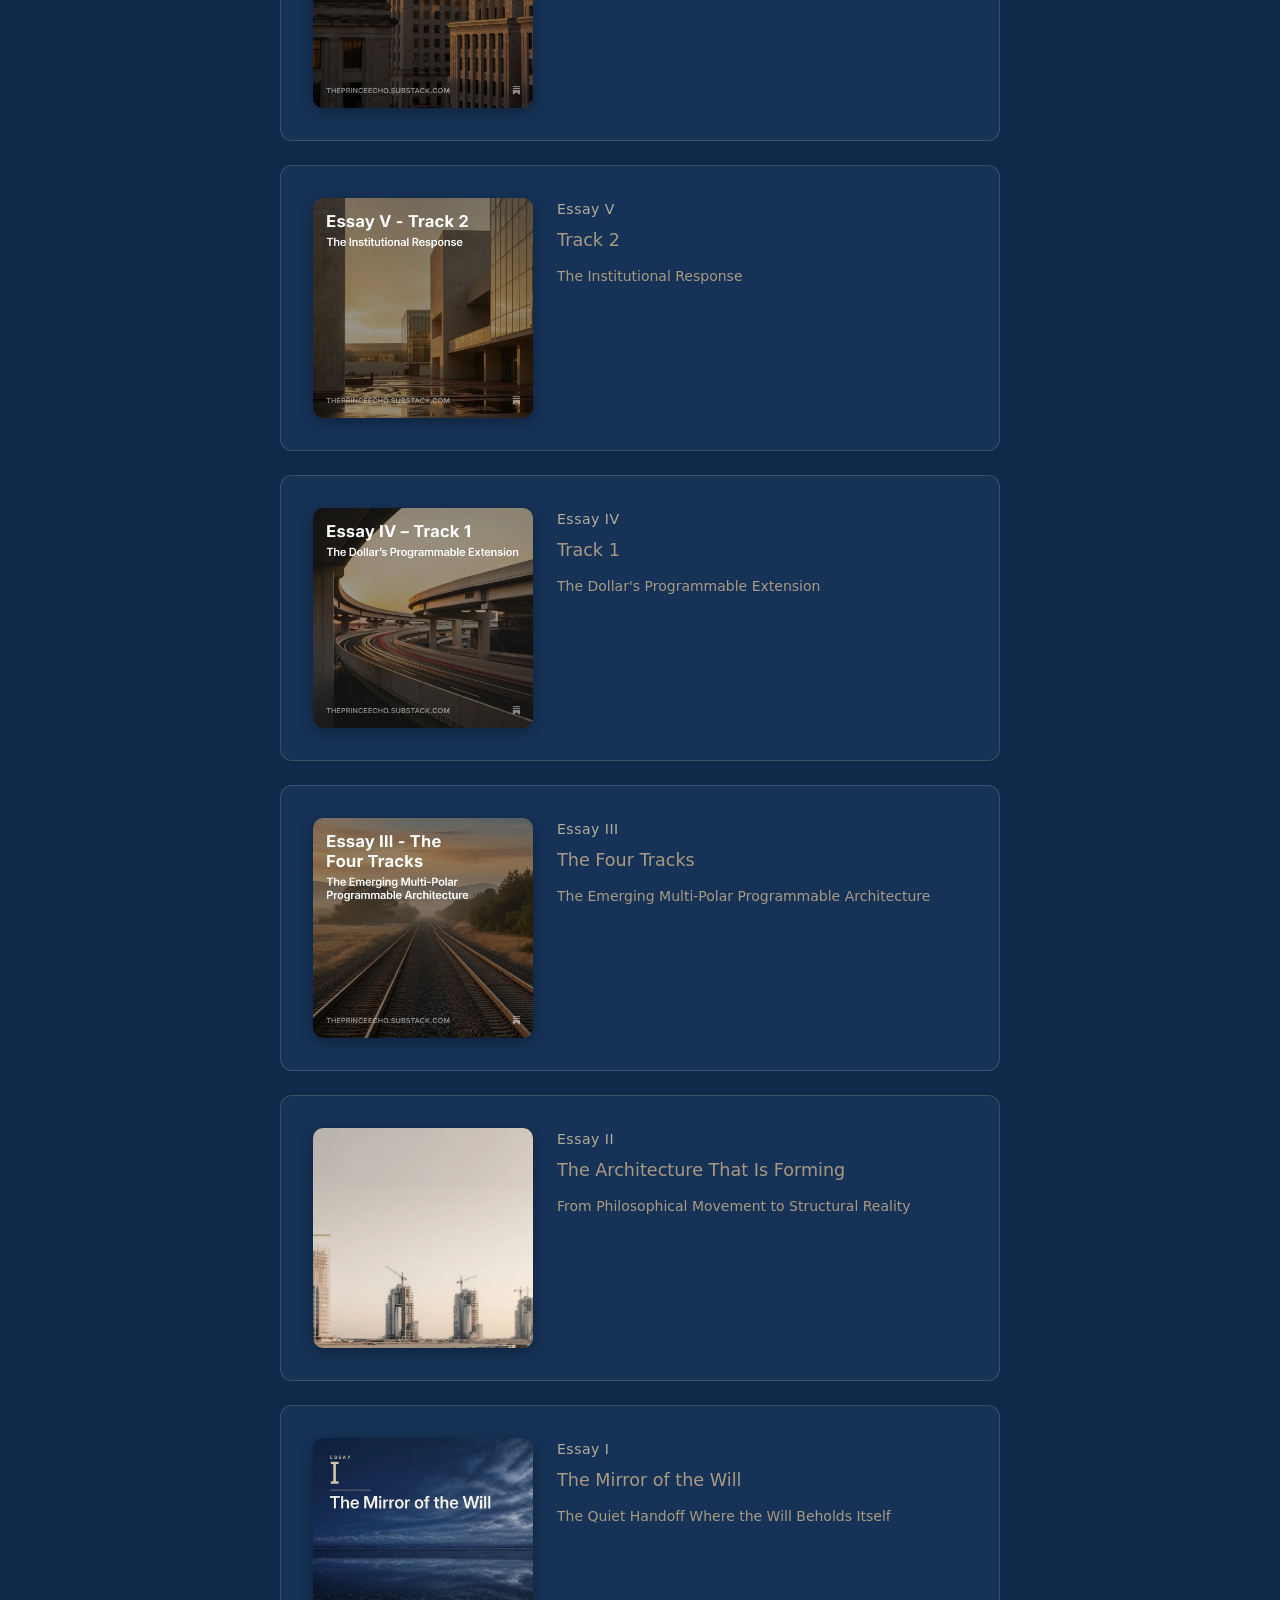
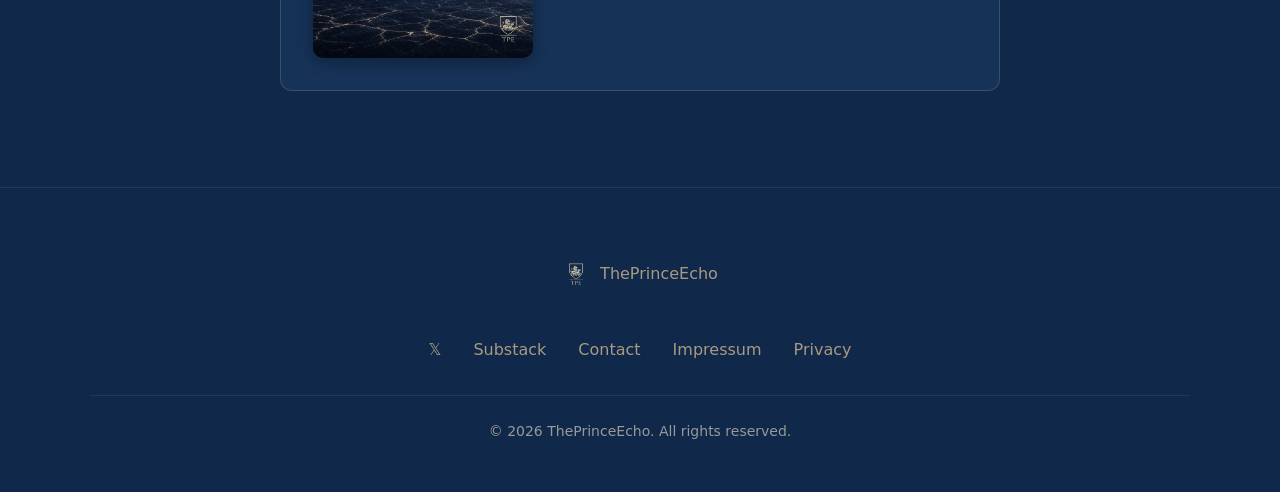
==== commit 6a299d49: "Essay II card: swap v4 for the v5 social preview" ====
--- a/index.html
+++ b/index.html
@@ -172,7 +172,7 @@
 
         <!-- Essay II -->
         <a href="https://theprinceecho.substack.com/p/the-phoenix-algorithm" class="transmission" target="_blank" rel="noopener">
-          <img src="assets/img/webp/II_v4.webp" alt="Essay II: The Architecture That Is Forming. Unfinished towers rising from a pale construction site" class="transmission__image" loading="lazy">
+          <img src="assets/img/webp/II_v5.webp" alt="Essay II: The Architecture That Is Forming. Unfinished towers rising from a pale construction site" class="transmission__image" loading="lazy">
           <div class="transmission__content">
             <span class="transmission__label">Essay II</span>
             <span class="transmission__title">The Architecture That Is Forming</span>
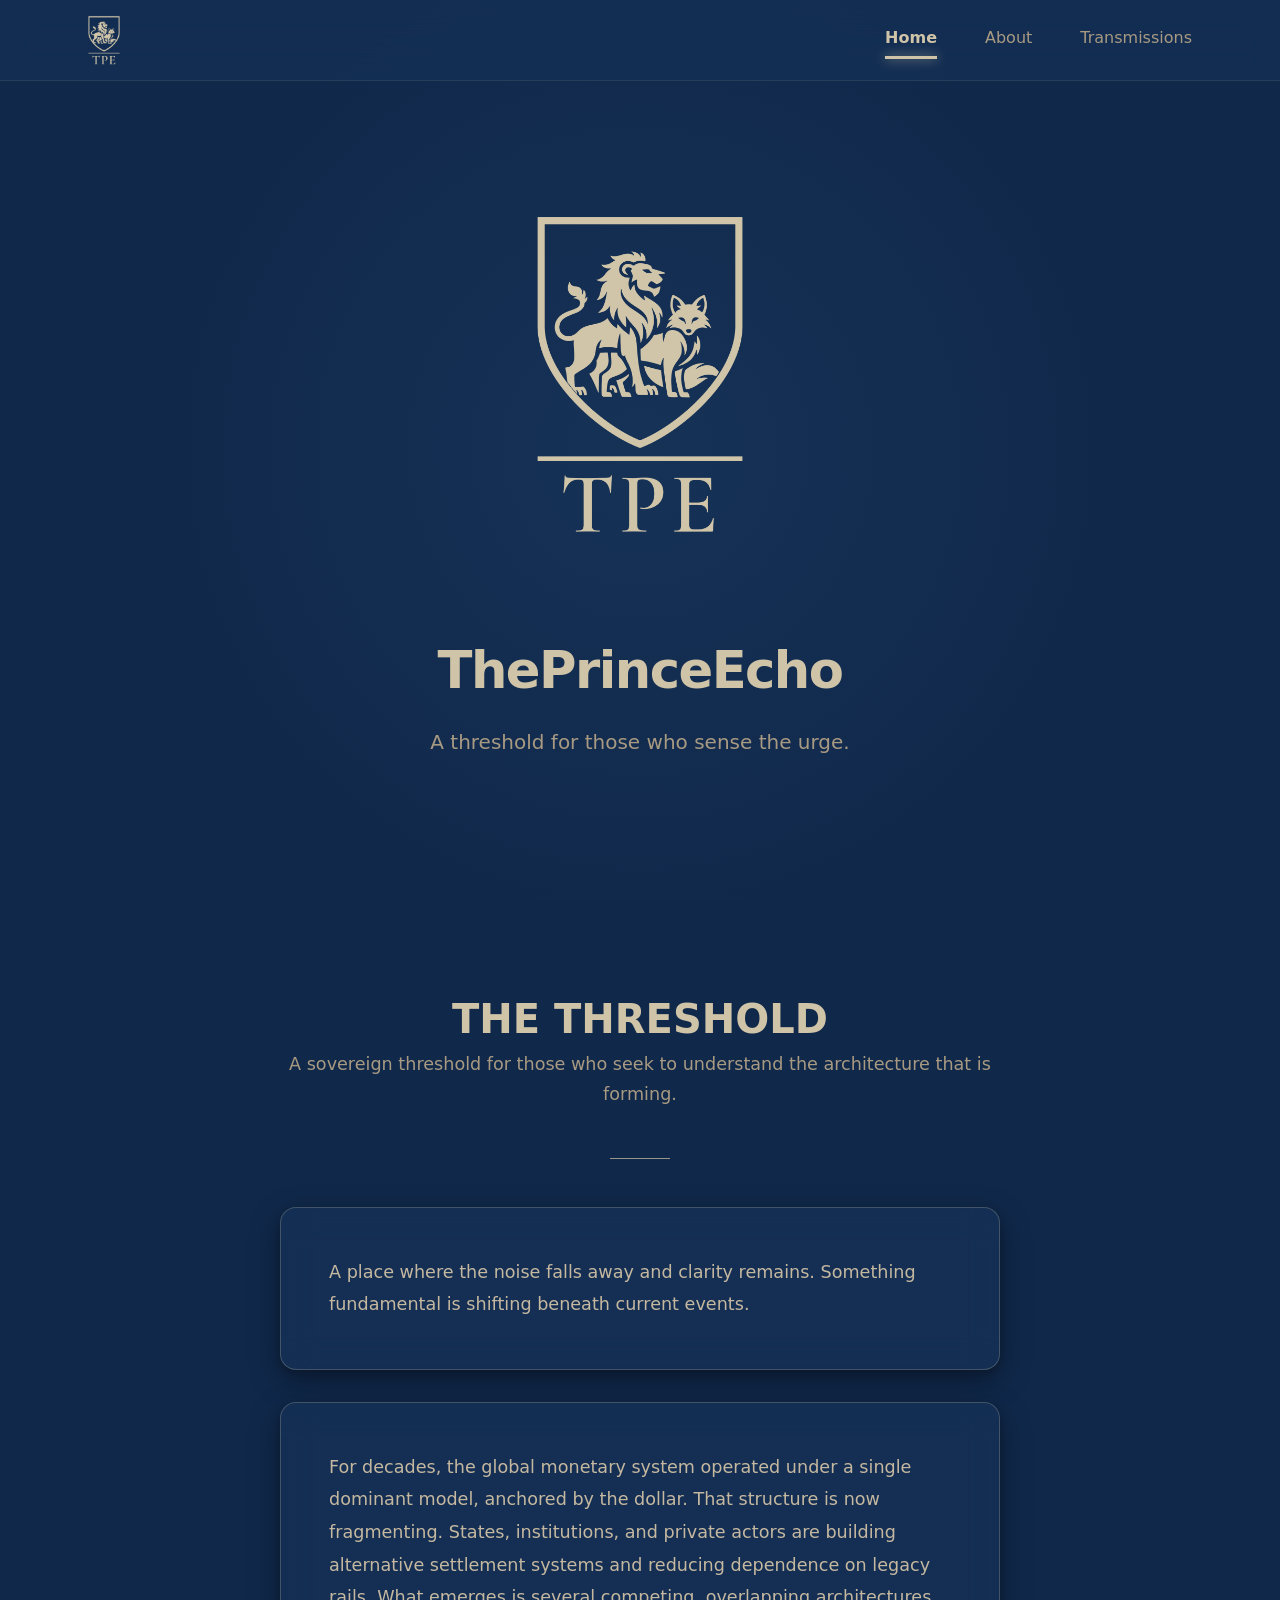
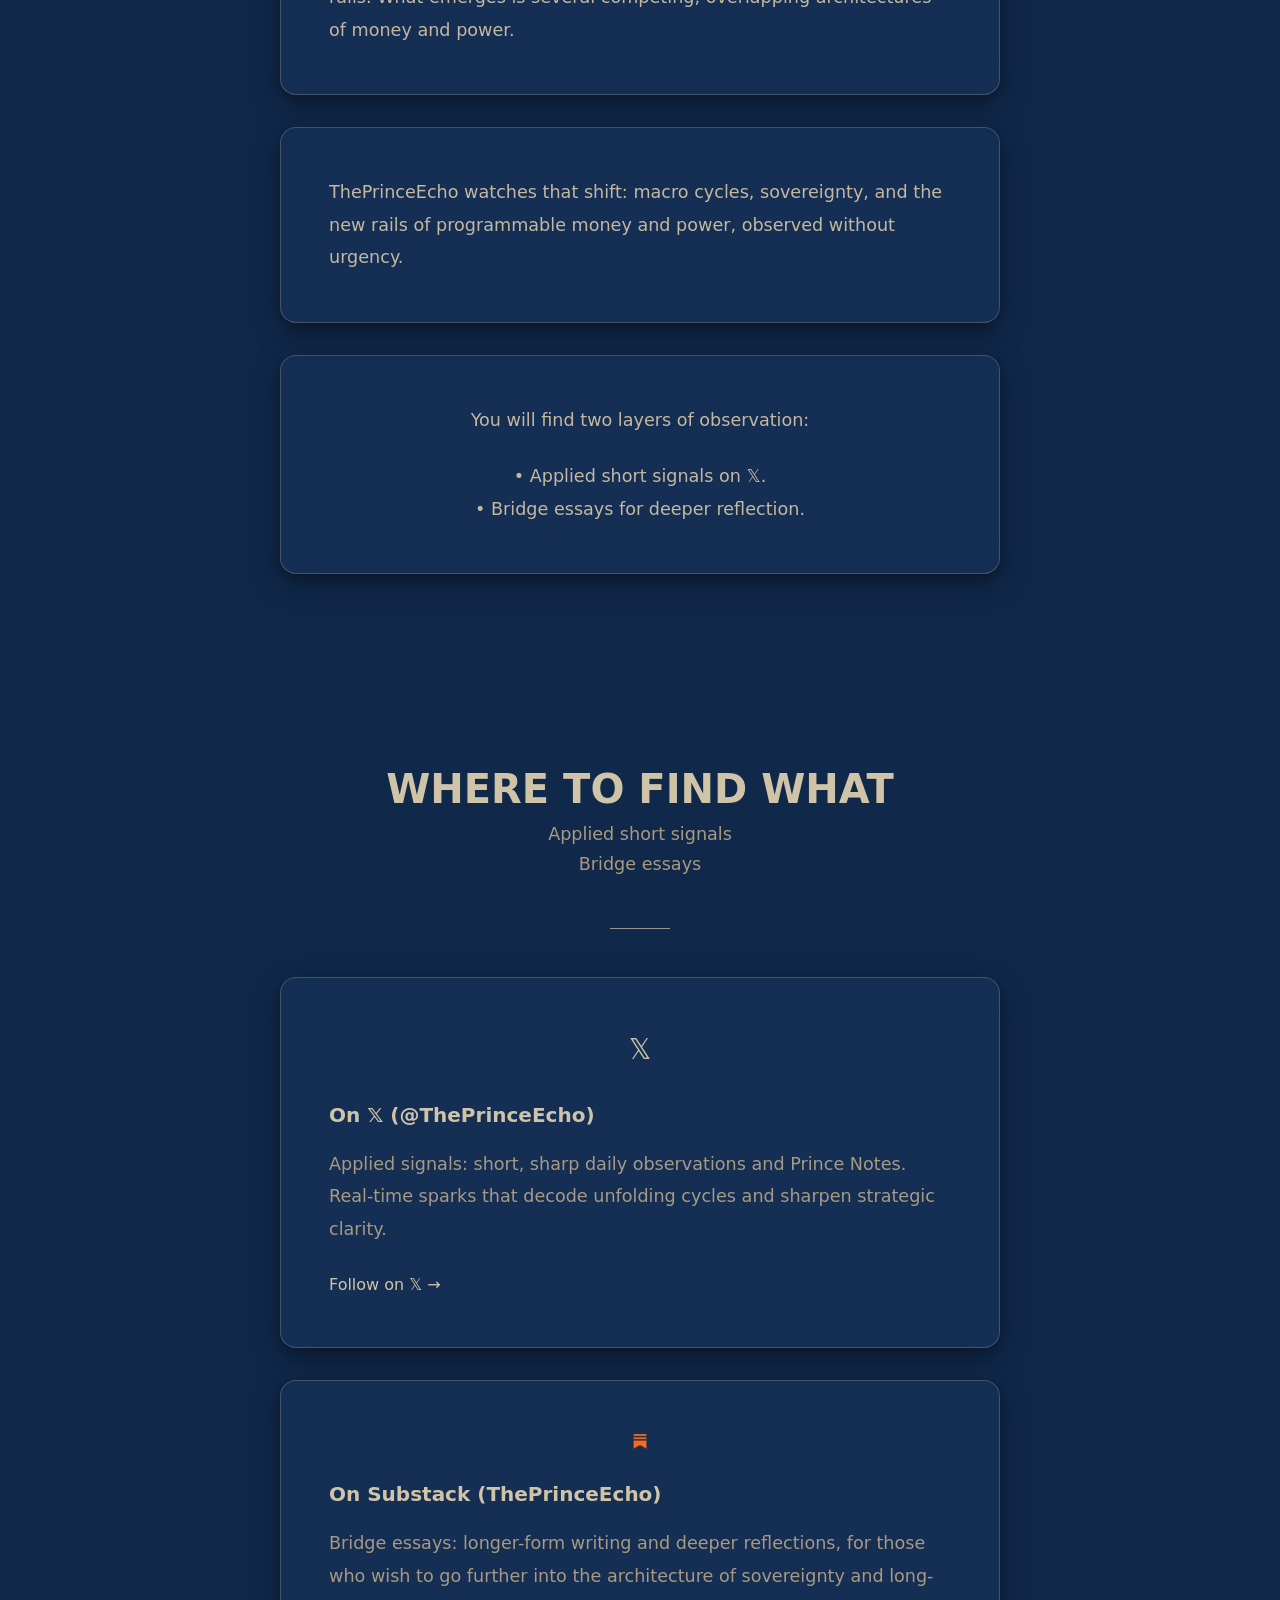
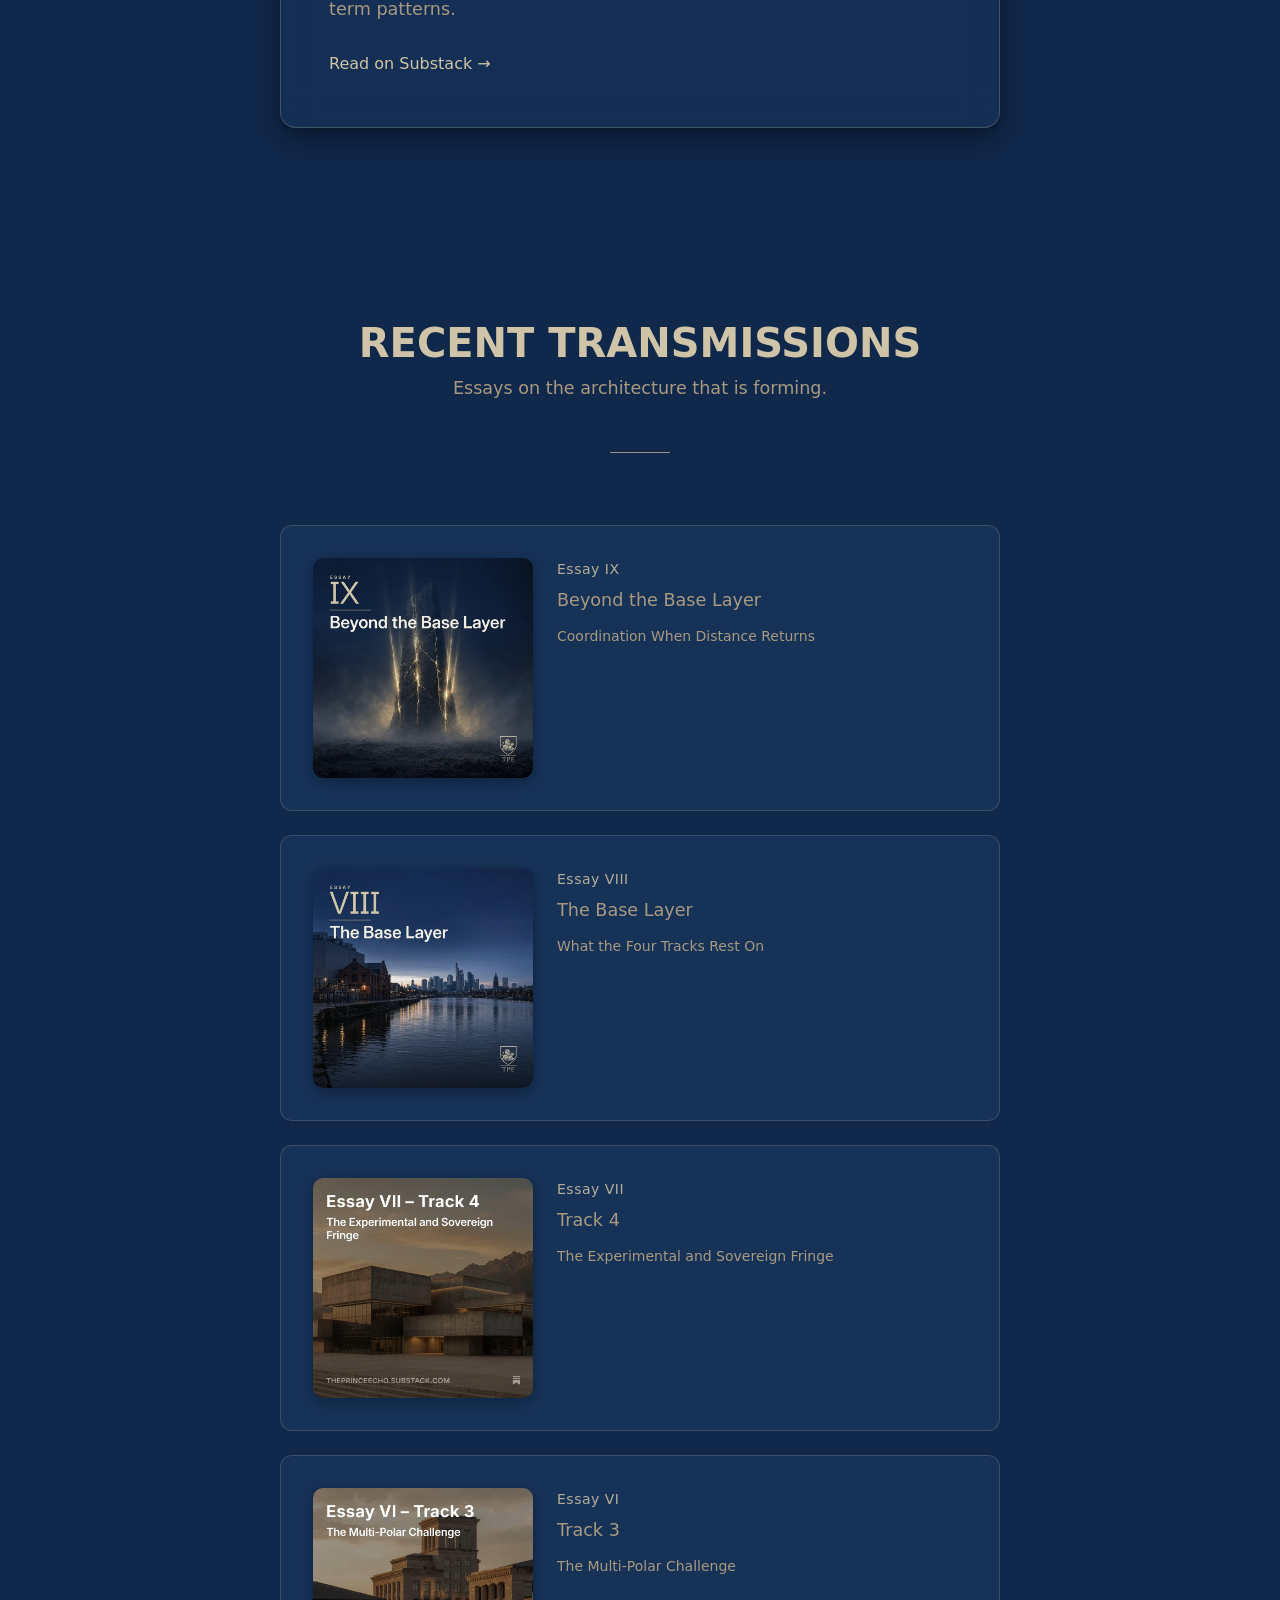
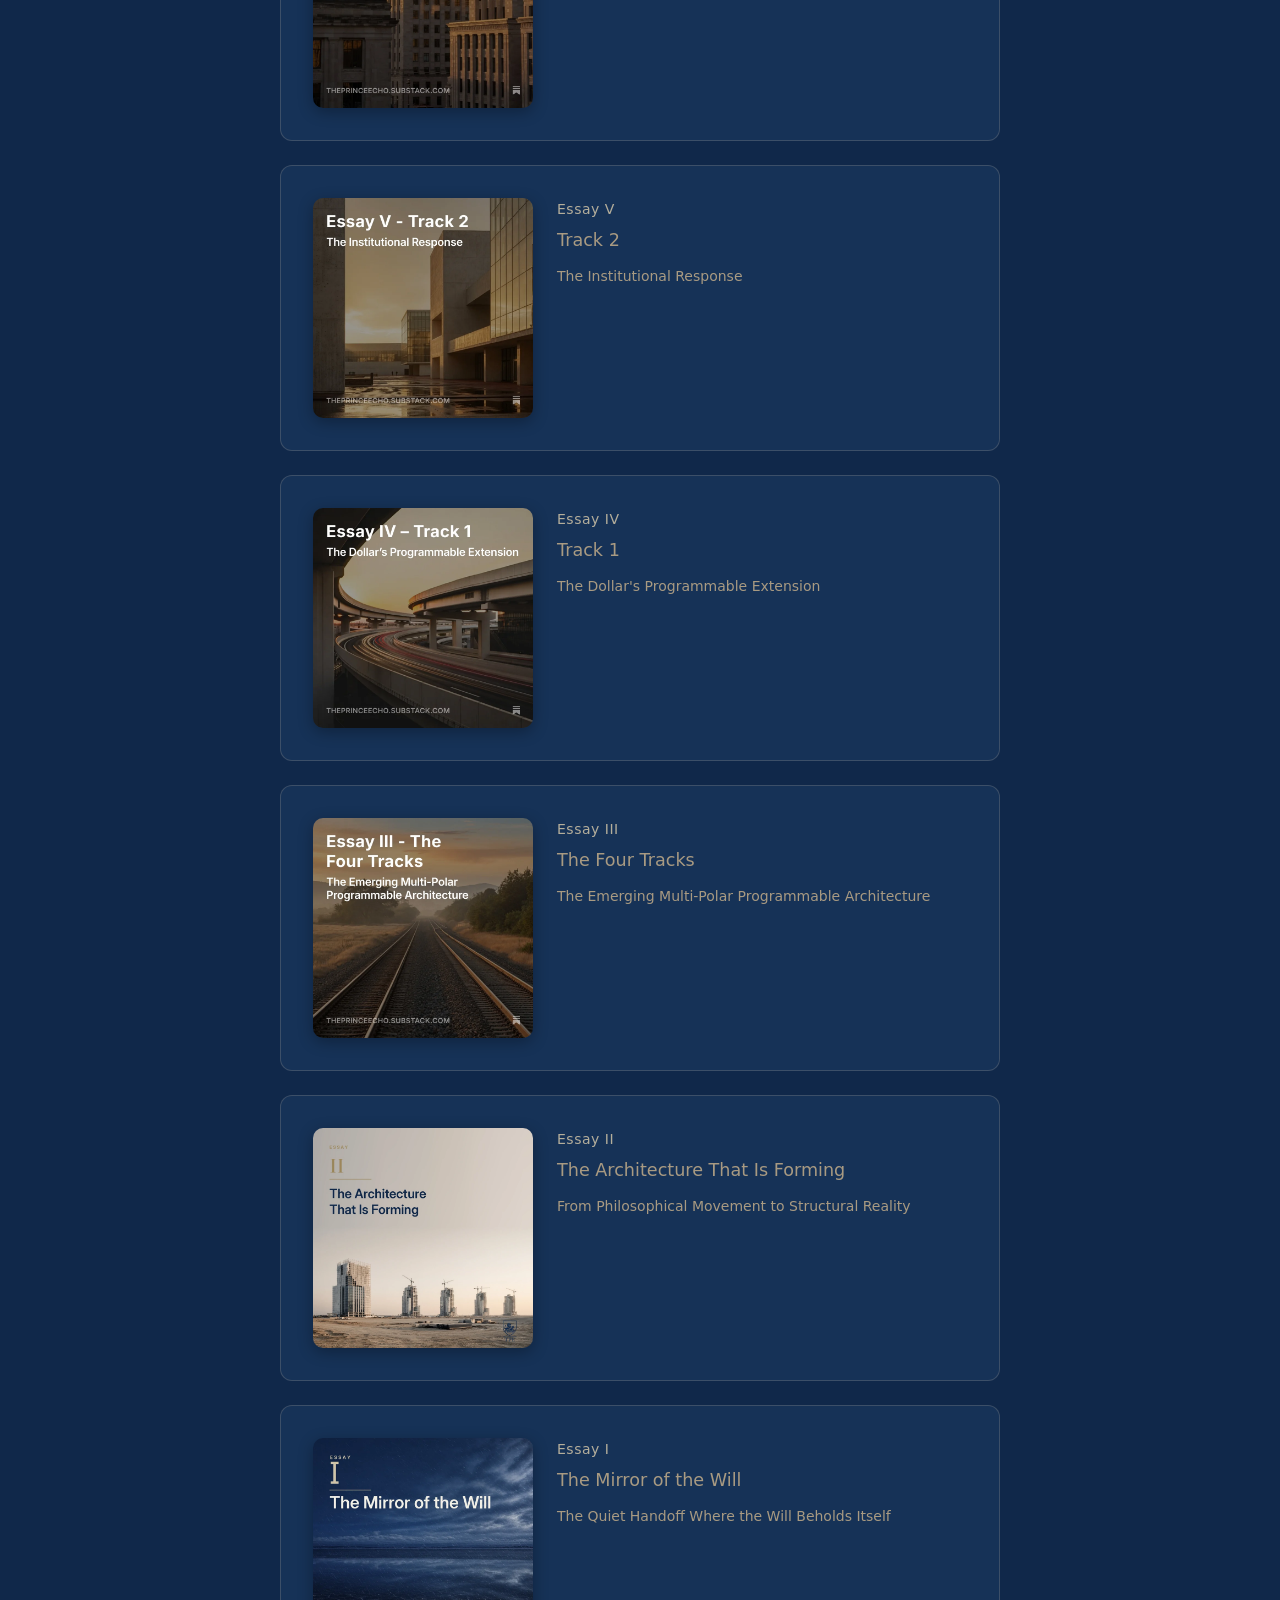
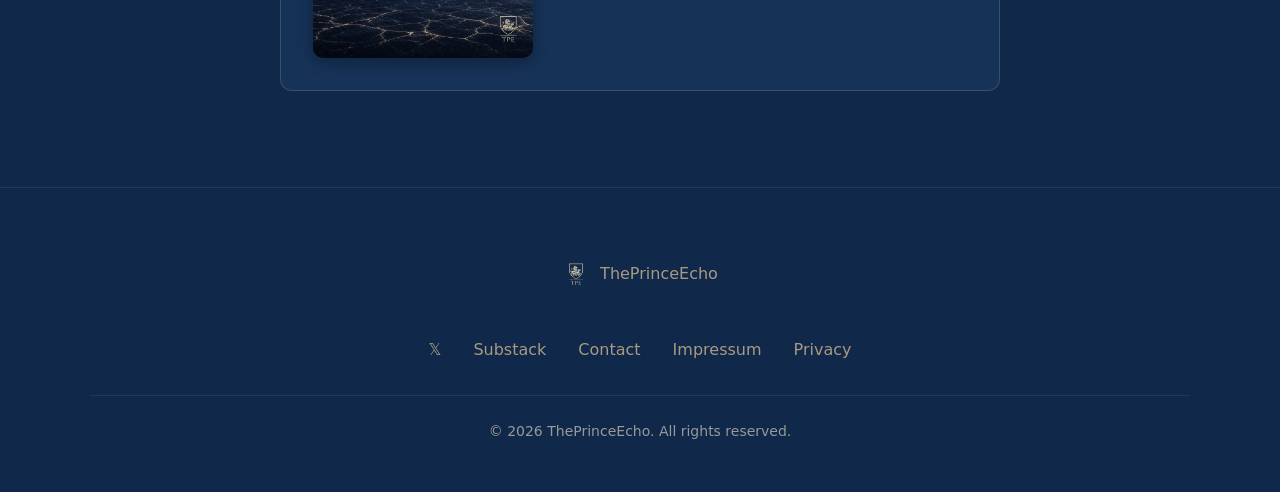
==== commit 24566a51: "Essay II card: restore Neo's v4 square, drop the withdrawn v5 thumb" ====
--- a/index.html
+++ b/index.html
@@ -172,7 +172,7 @@
 
         <!-- Essay II -->
         <a href="https://theprinceecho.substack.com/p/the-phoenix-algorithm" class="transmission" target="_blank" rel="noopener">
-          <img src="assets/img/webp/II_v5.webp" alt="Essay II: The Architecture That Is Forming. Unfinished towers rising from a pale construction site" class="transmission__image" loading="lazy">
+          <img src="assets/img/webp/II_v4.webp" alt="Essay II: The Architecture That Is Forming. Unfinished towers rising from a pale construction site" class="transmission__image" loading="lazy">
           <div class="transmission__content">
             <span class="transmission__label">Essay II</span>
             <span class="transmission__title">The Architecture That Is Forming</span>
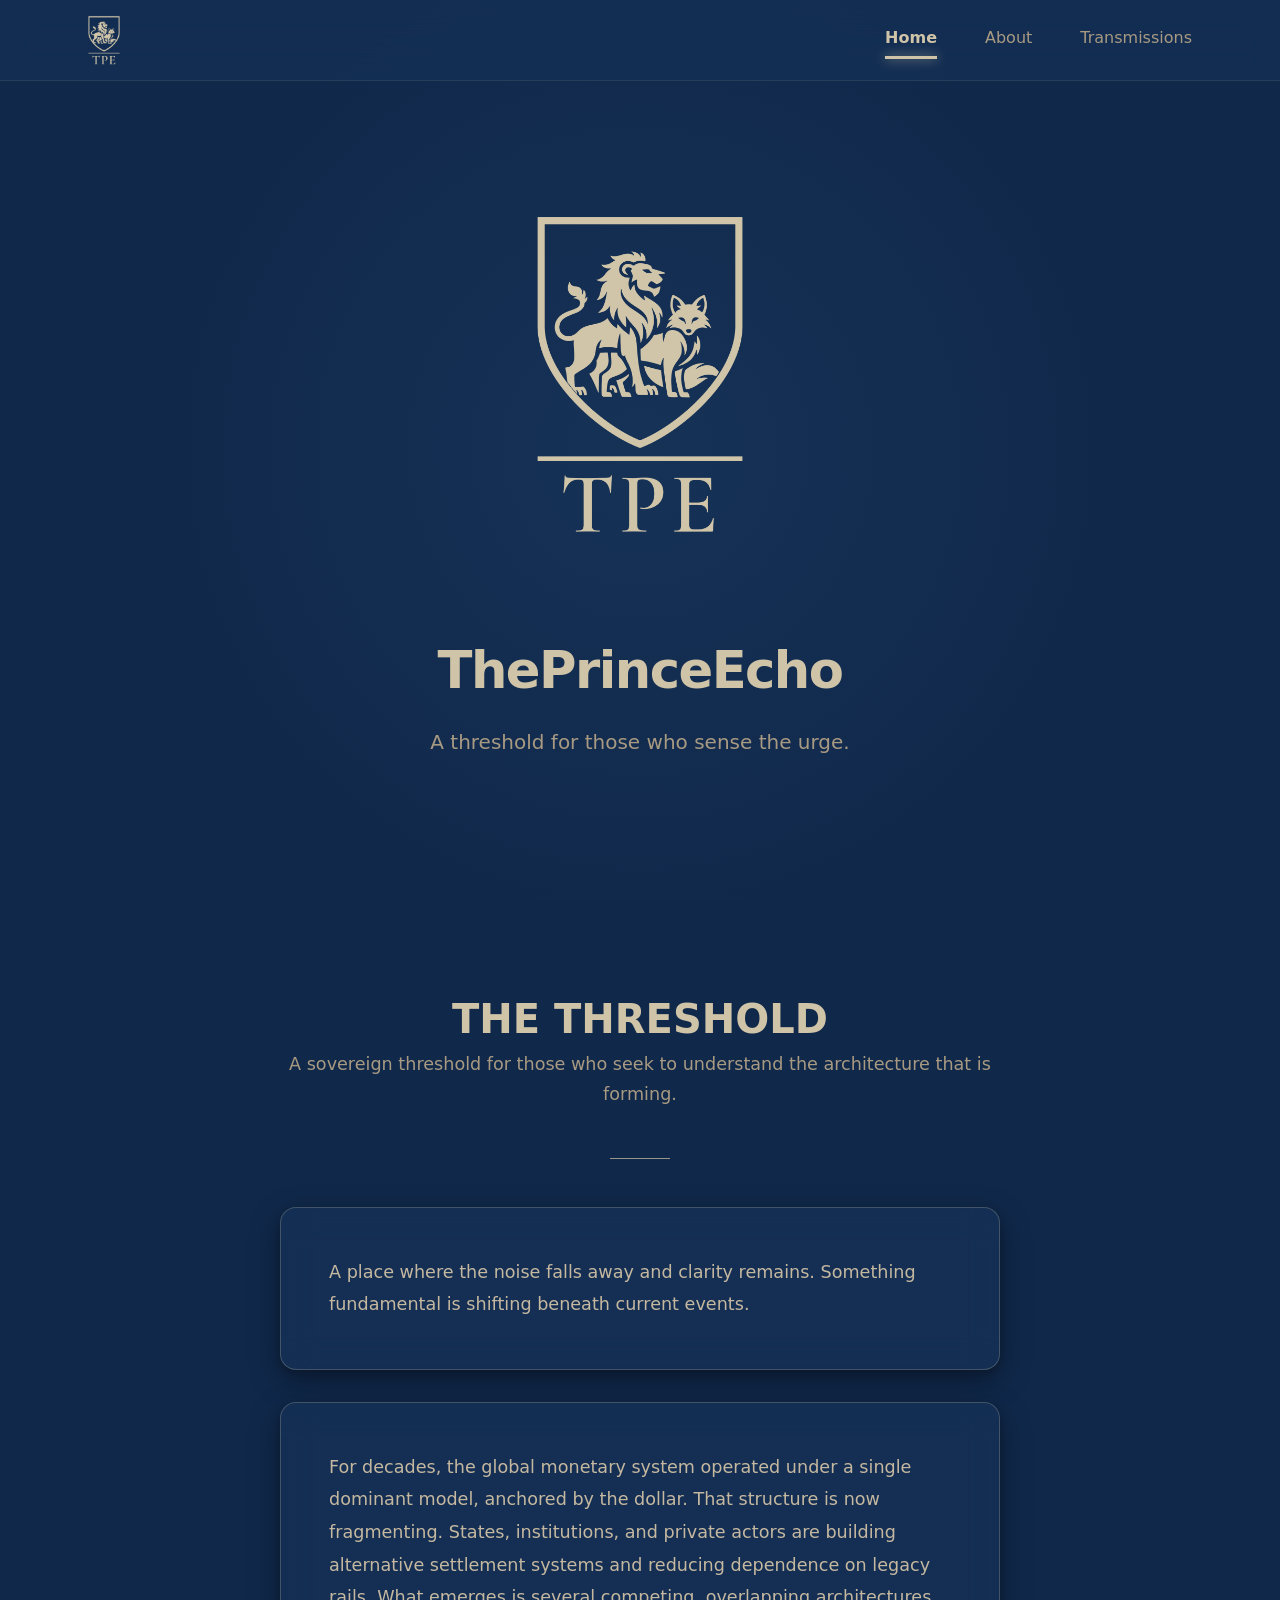
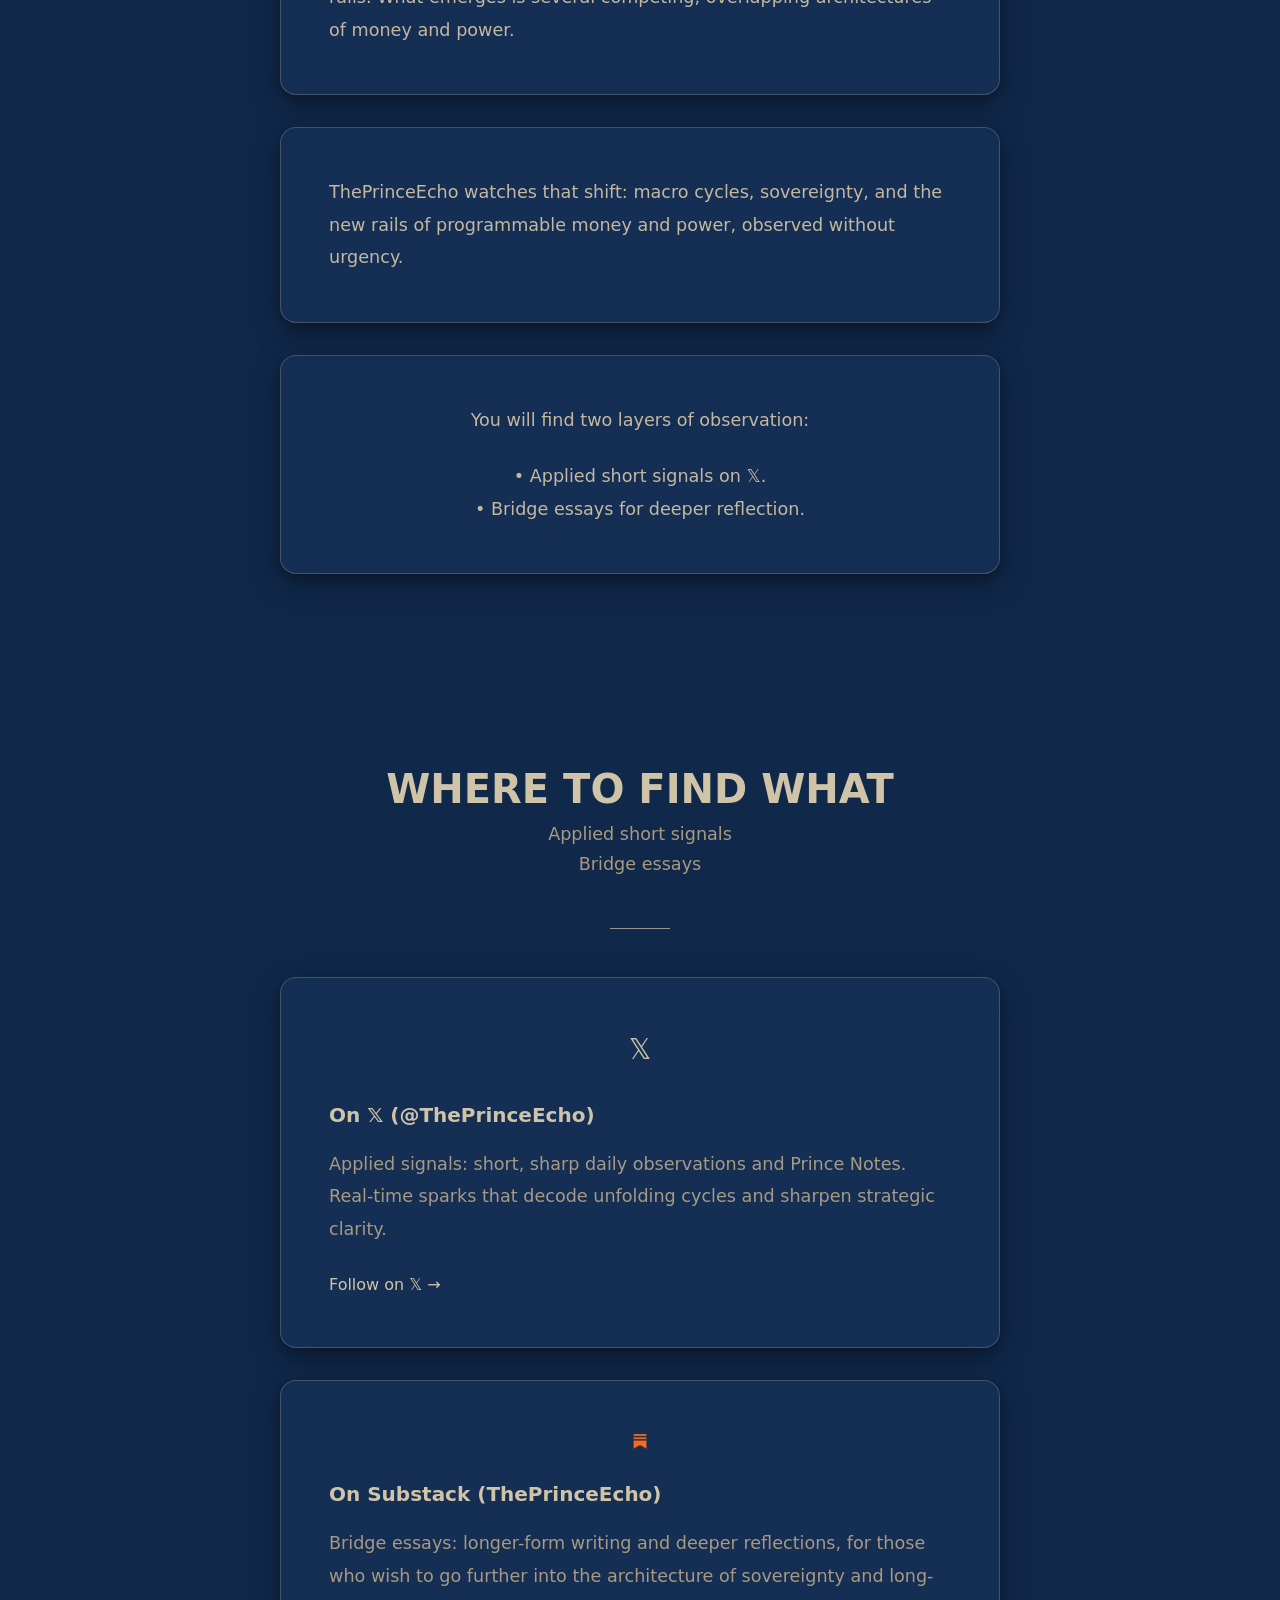
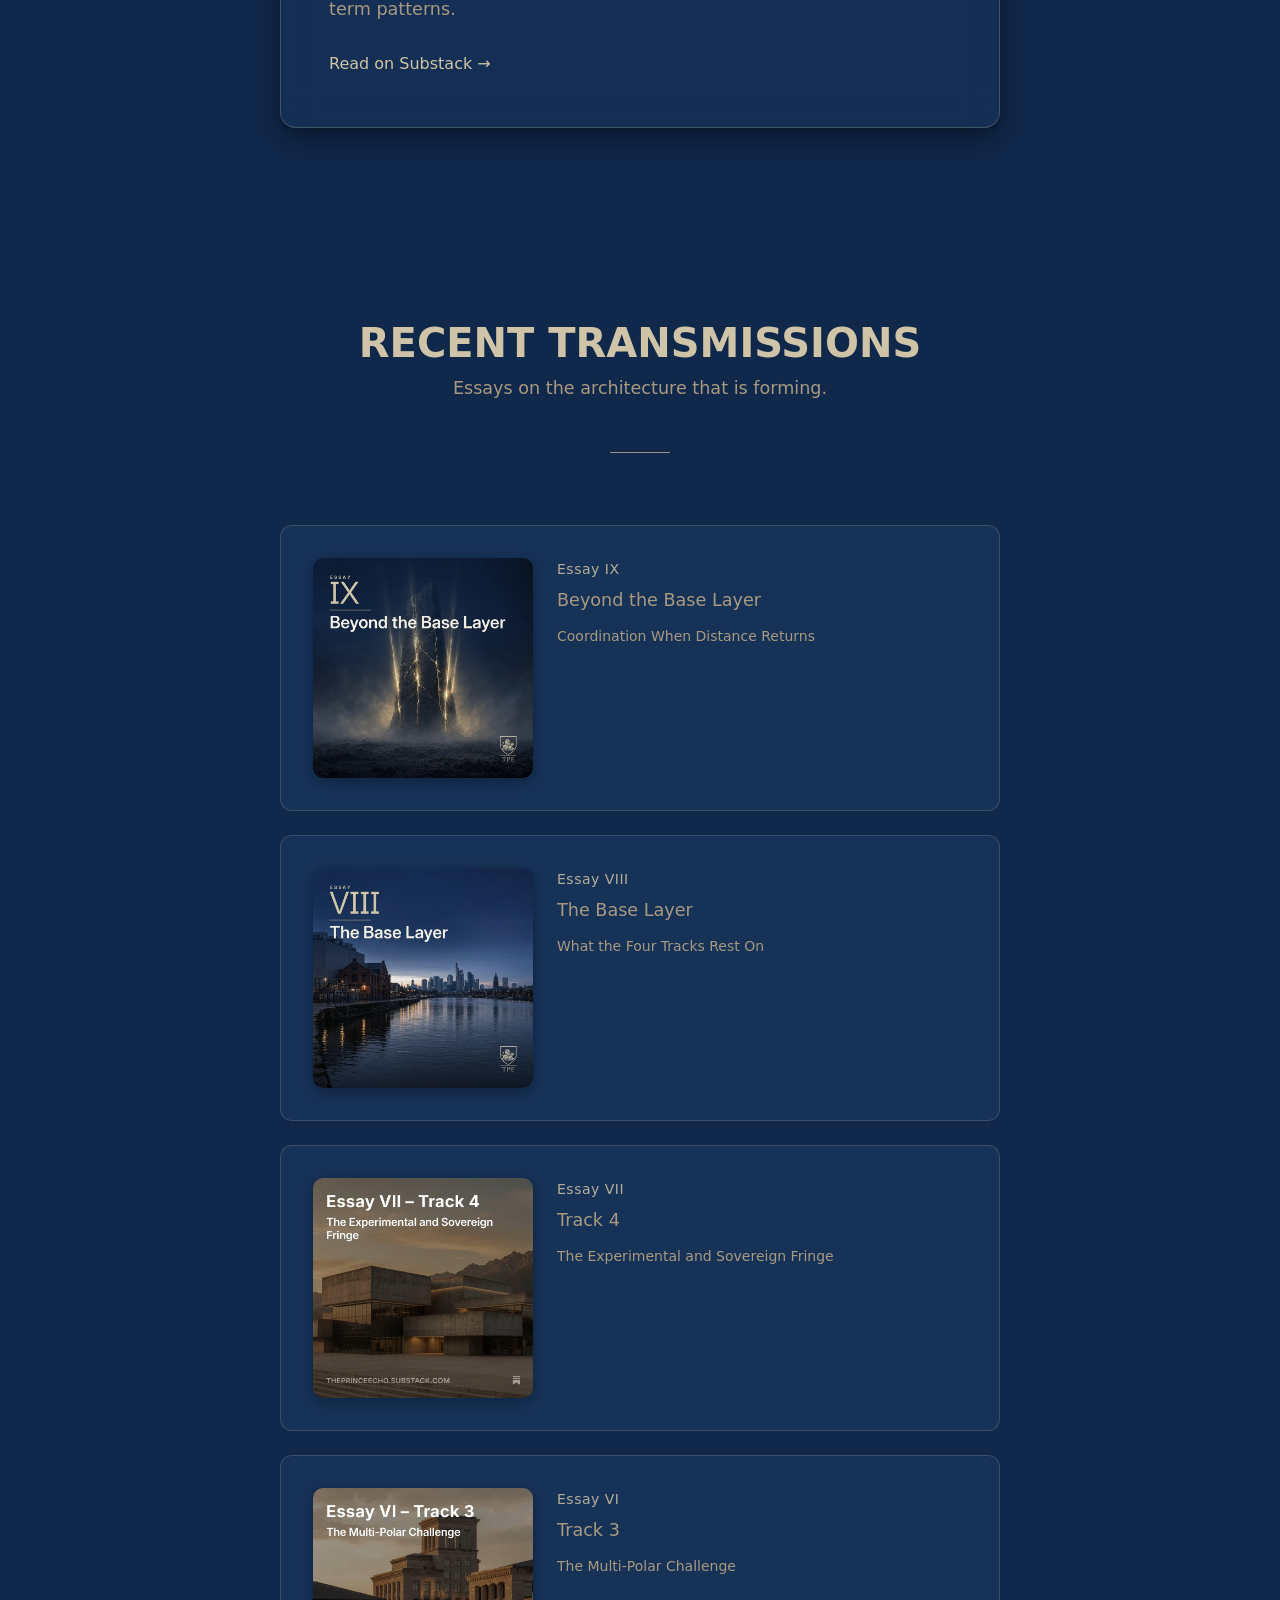
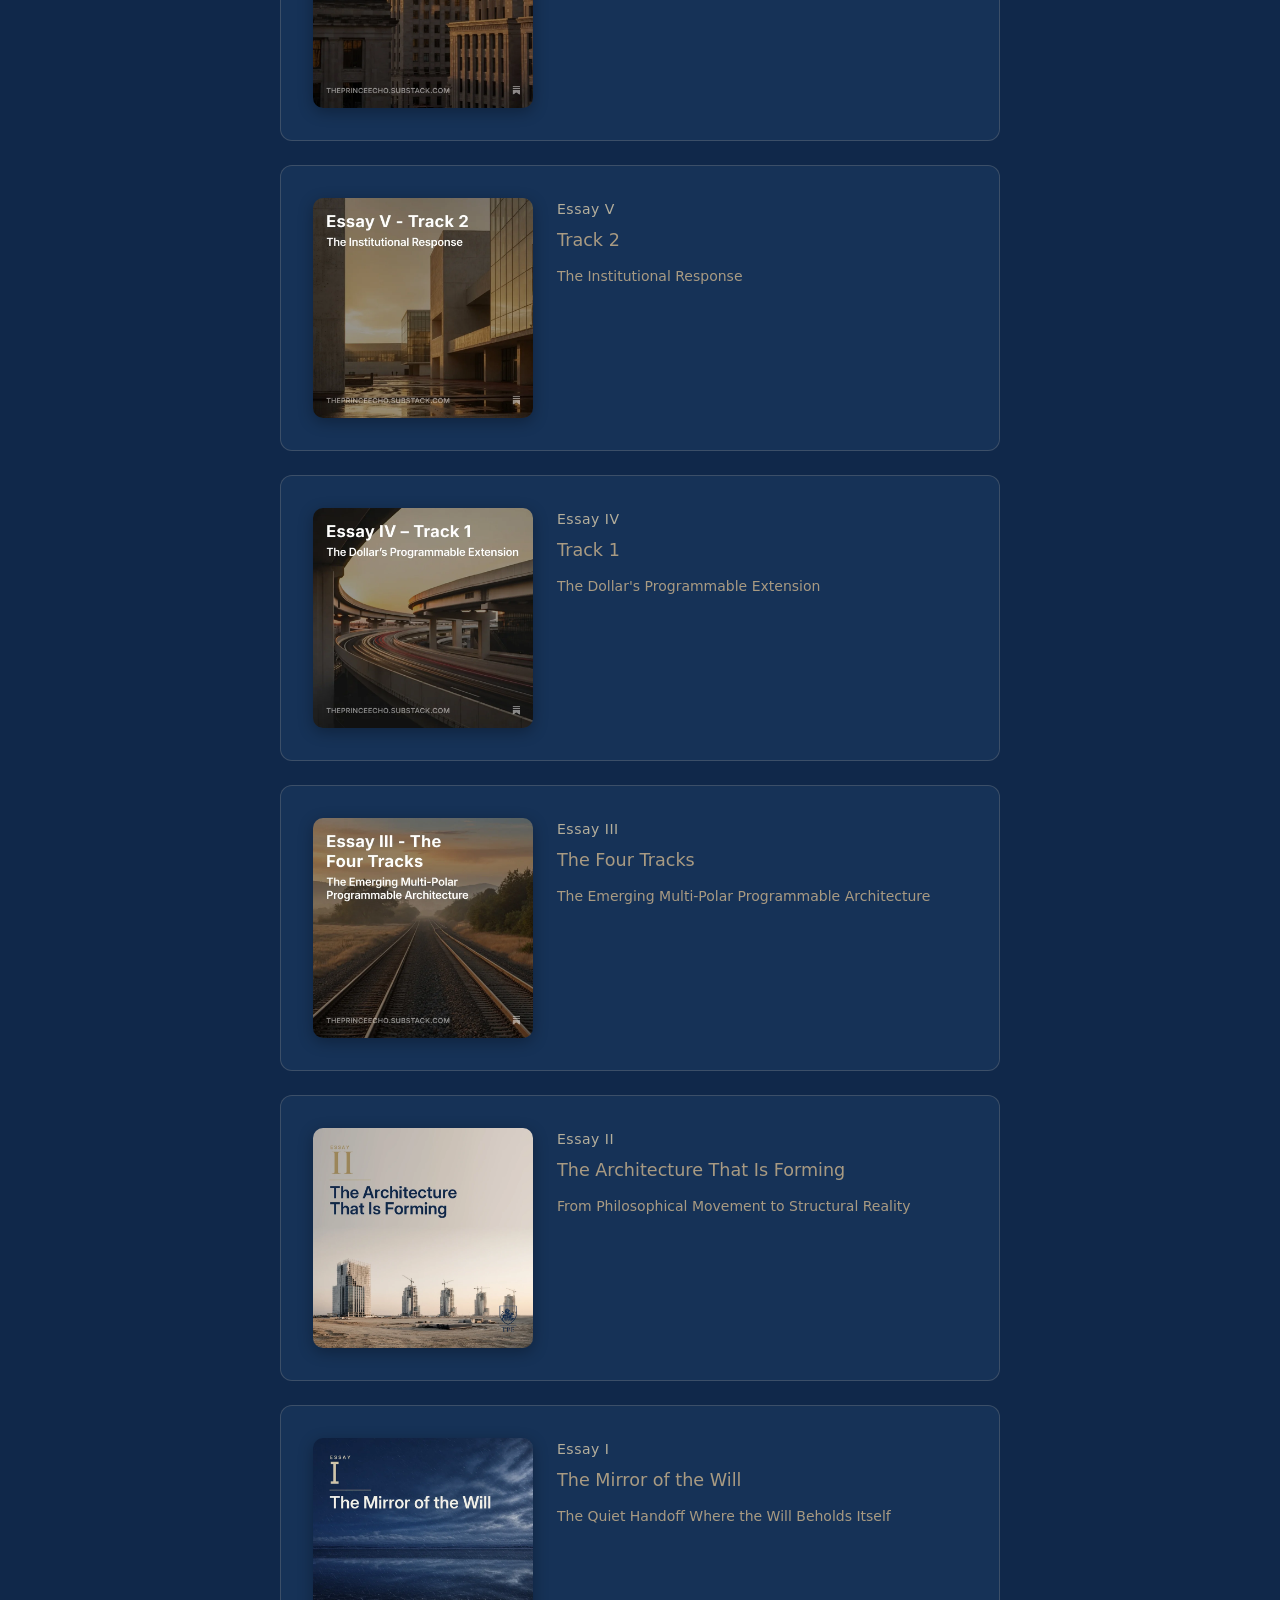
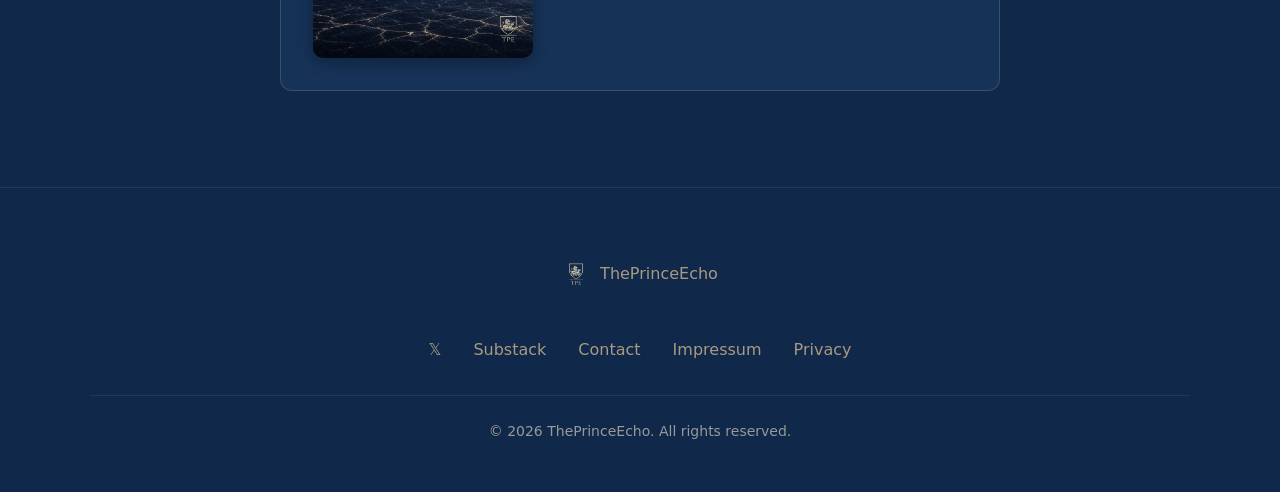
==== commit 8b44f358: "Essay II card: use Marcus's template-matched v5 square" ====
--- a/index.html
+++ b/index.html
@@ -172,7 +172,7 @@
 
         <!-- Essay II -->
         <a href="https://theprinceecho.substack.com/p/the-phoenix-algorithm" class="transmission" target="_blank" rel="noopener">
-          <img src="assets/img/webp/II_v4.webp" alt="Essay II: The Architecture That Is Forming. Unfinished towers rising from a pale construction site" class="transmission__image" loading="lazy">
+          <img src="assets/img/webp/II_v5.webp" alt="Essay II: The Architecture That Is Forming. Unfinished towers rising from a pale construction site" class="transmission__image" loading="lazy">
           <div class="transmission__content">
             <span class="transmission__label">Essay II</span>
             <span class="transmission__title">The Architecture That Is Forming</span>
